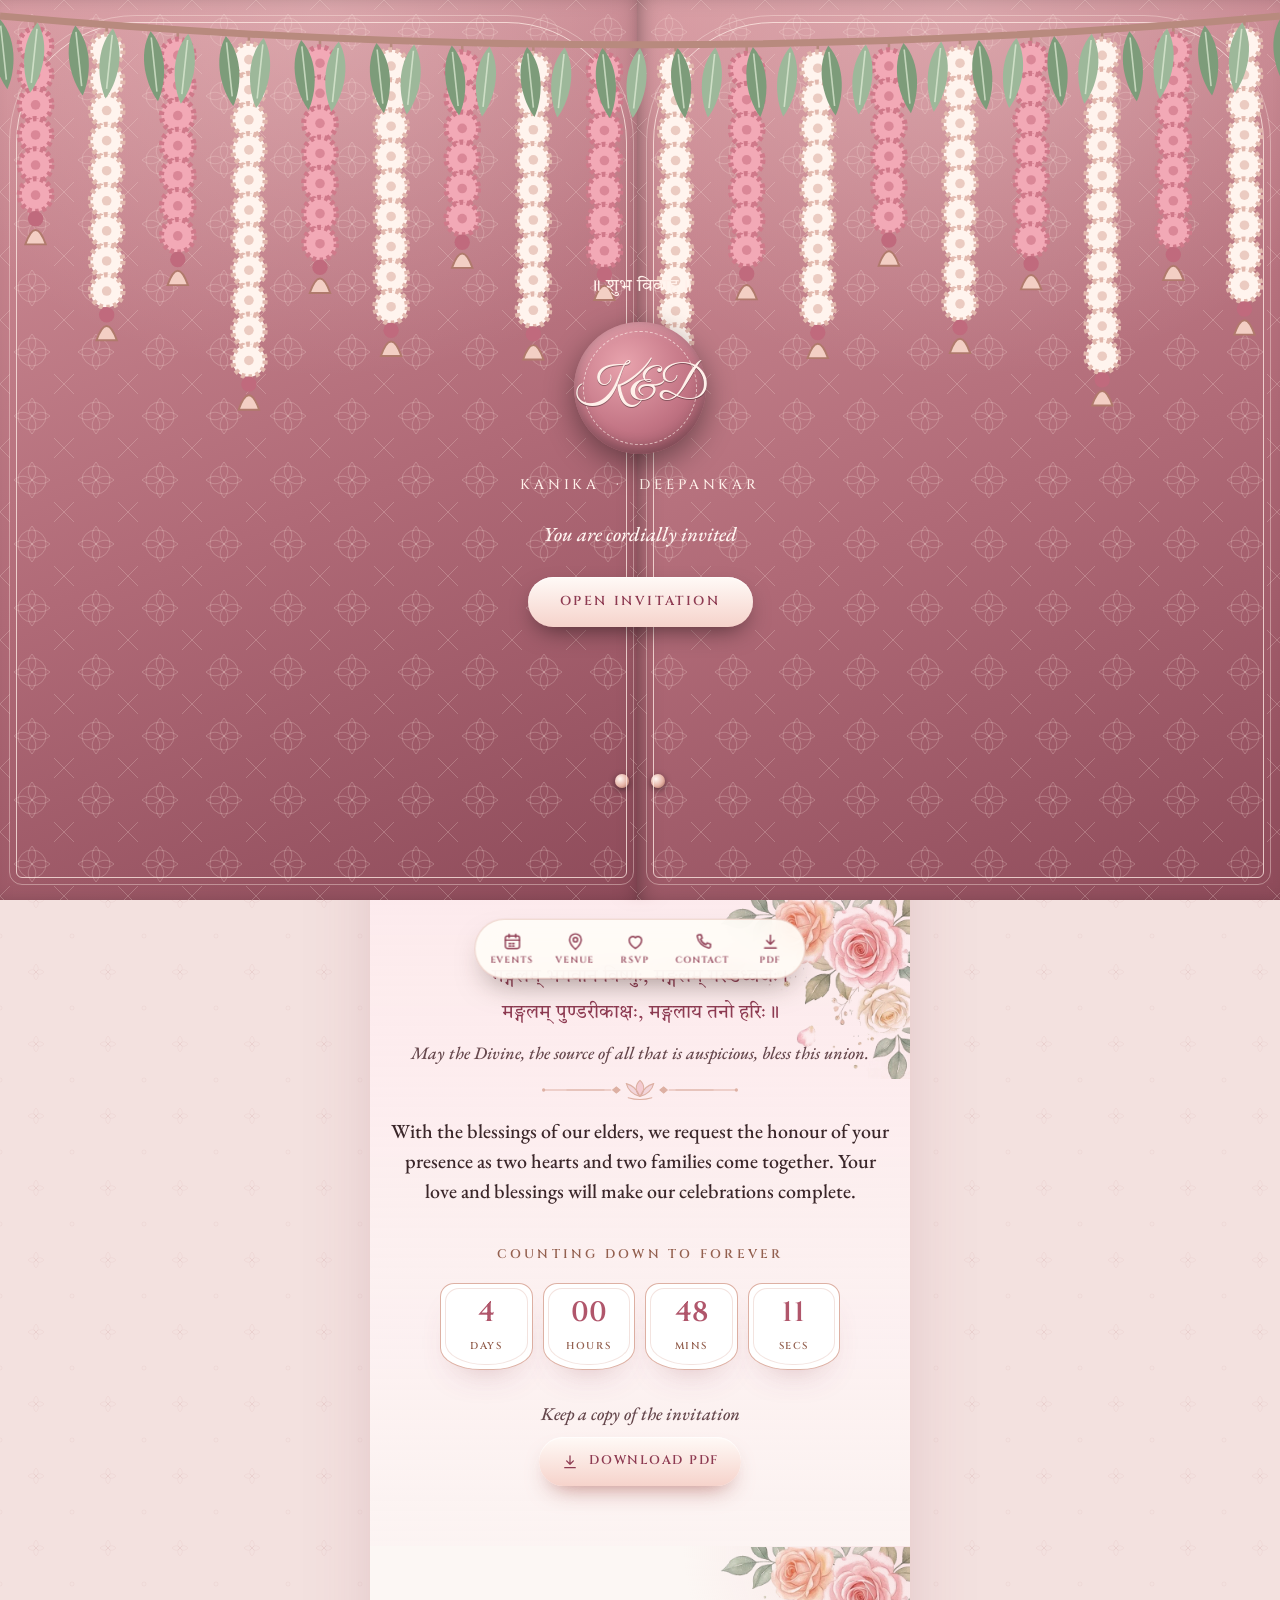
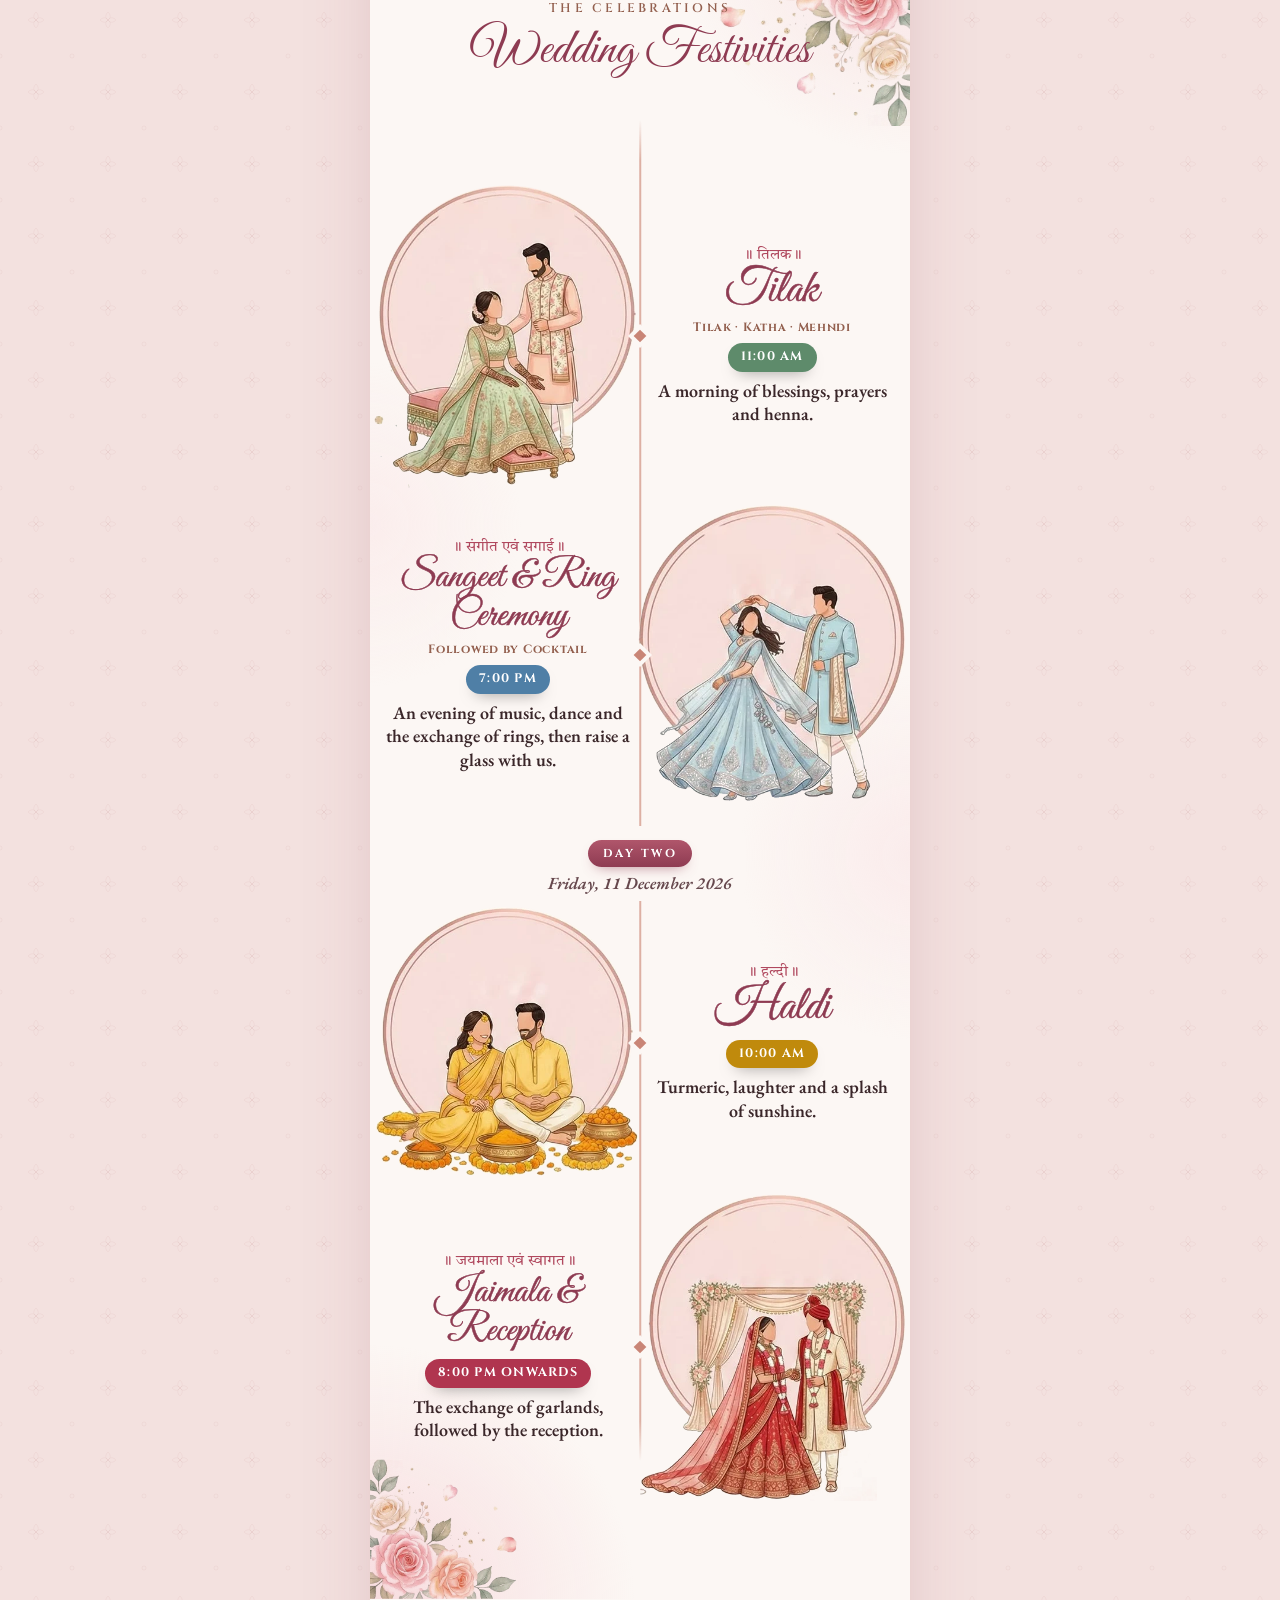
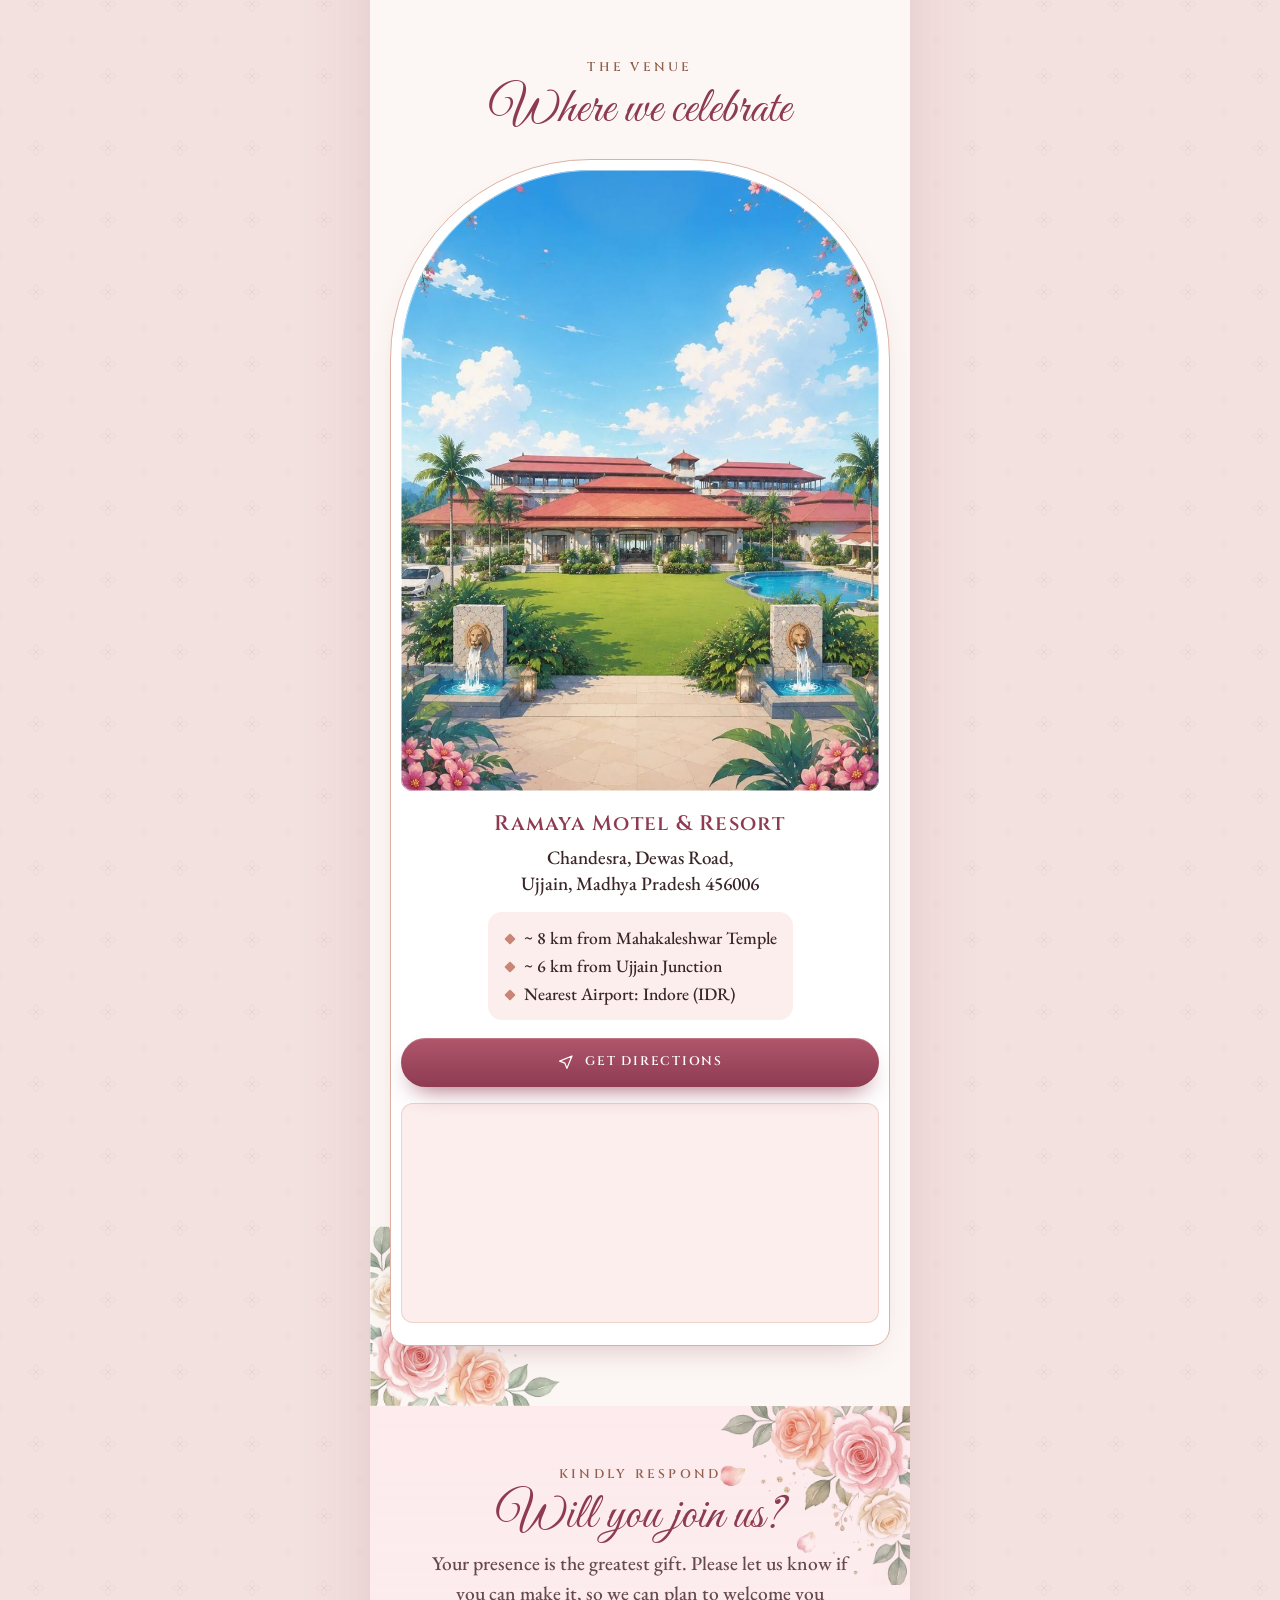
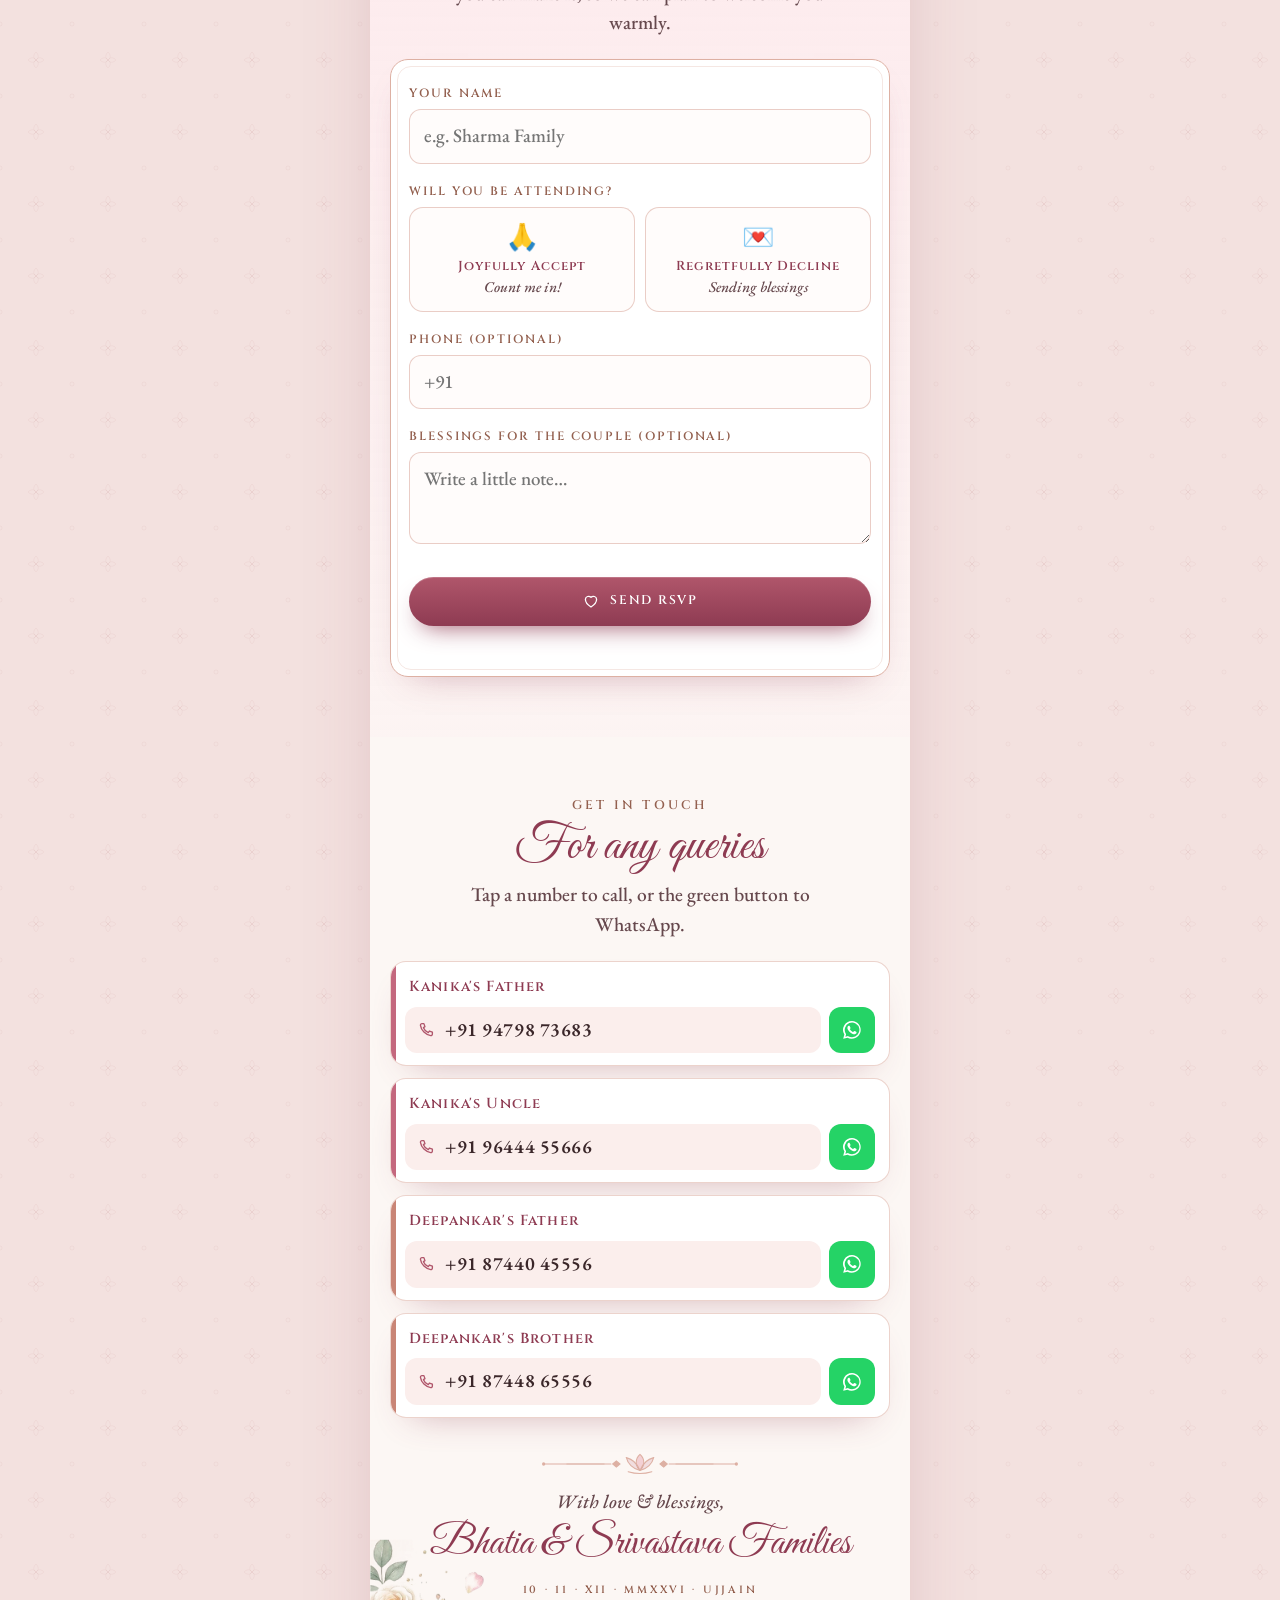
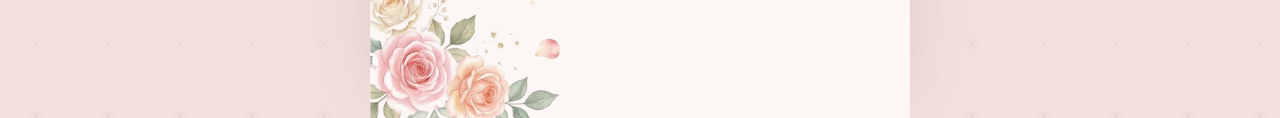
==== index.html @ 1fe530cc "Improve lineage formatting for names Updated lineage information for Kanika and Deepankar to include" ====
<!doctype html>
<html lang="en">
<head>
  <meta charset="utf-8" />
  <meta name="viewport" content="width=device-width, initial-scale=1, viewport-fit=cover" />
  <title>Kanika &amp; Deepankar · Wedding Invitation · 10–11 December 2026</title>
  <meta name="description" content="With joy in our hearts, we invite you to celebrate the wedding of Kanika &amp; Deepankar · 10–11 December 2026 · Ramaya Resort, Ujjain." />
  <meta name="theme-color" content="#a85a6a" />

  <!-- Link preview (WhatsApp / iMessage / Telegram) -->
  <meta property="og:type" content="website" />
  <meta property="og:title" content="Kanika &amp; Deepankar · Wedding Invitation" />
  <meta property="og:description" content="10–11 December 2026 · Ramaya Resort, Ujjain. Tap to open your invitation &amp; RSVP." />
  <meta property="og:image" content="https://deepanks.github.io/kanika-deepankar/assets/og-bride.jpg" />
  <meta property="og:image:width" content="1200" />
  <meta property="og:image:height" content="630" />
  <meta property="og:url" content="https://deepanks.github.io/kanika-deepankar/" />
  <meta name="twitter:card" content="summary_large_image" />

  <link rel="icon" href="data:image/svg+xml,%3Csvg xmlns='http://www.w3.org/2000/svg' viewBox='0 0 64 64'%3E%3Ccircle cx='32' cy='32' r='30' fill='%23a85a6a'/%3E%3Ccircle cx='32' cy='32' r='25' fill='none' stroke='%23fbe3dc' stroke-dasharray='3 3'/%3E%3Ctext x='32' y='41' font-family='Georgia' font-size='24' text-anchor='middle' fill='%23fff3ef'%3EK%26amp;D%3C/text%3E%3C/svg%3E" />
  <link rel="preconnect" href="https://fonts.googleapis.com" />
  <link rel="preconnect" href="https://fonts.gstatic.com" crossorigin />
  <link href="https://fonts.googleapis.com/css2?family=Cinzel:wght@500;600;700&family=EB+Garamond:ital,wght@0,500;0,600;0,700;1,500;1,600&family=Great+Vibes&family=Tiro+Devanagari+Hindi&display=swap" rel="stylesheet" />
  <link rel="stylesheet" href="styles.css?v=202611011522" />
  <noscript><style>.gate{display:none}.reveal{opacity:1;transform:none}body.locked{overflow:auto;height:auto}</style></noscript>
</head>
<body class="locked" data-side="bride" data-base="">

<!-- ============ SVG SPRITE ============ -->
<svg width="0" height="0" style="position:absolute" aria-hidden="true">
  <defs>
    <symbol id="ornament" viewBox="0 0 220 26">
      <g fill="none" stroke="currentColor" stroke-width="1.2" stroke-linecap="round">
        <path d="M4 13H78M142 13H216" />
        <path d="M30 13H70M150 13H190" stroke-width="2.4" opacity=".35" />
        <path d="M80 13l4-3.4 4 3.4-4 3.4zM132 13l4-3.4 4 3.4-4 3.4z" fill="currentColor" />
        <path d="M110 2.5c5.5 5 5.5 12 0 17.5-5.5-5.5-5.5-12.5 0-17.5z" fill="#e8a0ae" fill-opacity=".45" />
        <path d="M110 20c-8-1.6-13.6-7.6-15-14 6.4 1.6 12 6.6 15 14zM110 20c8-1.6 13.6-7.6 15-14-6.4 1.6-12 6.6-15 14z" fill="#c4687e" fill-opacity=".18" />
        <path d="M97 21.5q13 4 26 0" />
      </g>
      <circle cx="4" cy="13" r="1.8" fill="currentColor" /><circle cx="216" cy="13" r="1.8" fill="currentColor" />
    </symbol>

    <!-- UI icons -->
    <symbol id="u-cal" viewBox="0 0 24 24"><g fill="none" stroke="currentColor" stroke-width="1.7" stroke-linecap="round"><rect x="3.5" y="5" width="17" height="15" rx="2.5" /><path d="M3.5 10h17M8 3v4M16 3v4" /><path d="M8 14h2M12 14h2M8 17h2M12 17h2" /></g></symbol>
    <symbol id="u-pin" viewBox="0 0 24 24"><g fill="none" stroke="currentColor" stroke-width="1.7"><path d="M12 21s7-6.2 7-11.5A7 7 0 0 0 5 9.5C5 14.8 12 21 12 21z" /><circle cx="12" cy="9.5" r="2.6" /></g></symbol>
    <symbol id="u-heart" viewBox="0 0 24 24"><path fill="none" stroke="currentColor" stroke-width="1.7" stroke-linejoin="round" d="M12 20s-7.5-4.6-7.5-10.2A4.3 4.3 0 0 1 12 7.2a4.3 4.3 0 0 1 7.5 2.6C19.5 15.4 12 20 12 20z" /></symbol>
    <symbol id="u-down" viewBox="0 0 24 24"><g fill="none" stroke="currentColor" stroke-width="1.7" stroke-linecap="round" stroke-linejoin="round"><path d="M12 4v11M7.5 10.5L12 15l4.5-4.5M5 19.5h14" /></g></symbol>
    <symbol id="u-phone" viewBox="0 0 24 24"><path fill="none" stroke="currentColor" stroke-width="1.8" stroke-linejoin="round" d="M6.6 3.5h2.6l1.4 4-2 1.4a11 11 0 0 0 6.5 6.5l1.4-2 4 1.4v2.6a2 2 0 0 1-2.2 2A16.5 16.5 0 0 1 4.6 5.7a2 2 0 0 1 2-2.2z" /></symbol>
    <symbol id="u-wa" viewBox="0 0 24 24"><path fill="currentColor" d="M12 2.2a9.7 9.7 0 0 0-8.3 14.8L2.4 21.6l4.7-1.2A9.7 9.7 0 1 0 12 2.2zm0 17.7a8 8 0 0 1-4.1-1.1l-.3-.2-2.8.7.8-2.7-.2-.3A8 8 0 1 1 12 19.9zm4.4-6c-.2-.1-1.4-.7-1.7-.8-.2-.1-.4-.1-.5.1l-.8.9c-.1.2-.3.2-.5.1a6.6 6.6 0 0 1-3.3-2.9c-.2-.4.3-.4.7-1.3.1-.2 0-.3 0-.4l-.8-1.8c-.2-.5-.4-.4-.5-.4h-.5a.9.9 0 0 0-.6.3 2.7 2.7 0 0 0-.9 2c0 1.2.9 2.3 1 2.5.1.1 1.7 2.7 4.2 3.8 1.6.7 2.2.7 3 .6.5-.1 1.4-.6 1.6-1.2.2-.6.2-1 .1-1.2l-.5-.3z" /></symbol>
    <symbol id="u-nav" viewBox="0 0 24 24"><path fill="none" stroke="currentColor" stroke-width="1.7" stroke-linejoin="round" d="M20 4L3.5 10.8l7 2.7 2.7 7z" /></symbol>
    <symbol id="u-chev" viewBox="0 0 24 24"><path fill="none" stroke="currentColor" stroke-width="2.2" stroke-linecap="round" stroke-linejoin="round" d="M6 9l6 6 6-6" /></symbol>
  </defs>
</svg>

<!-- ============ OPENING GATE ============ -->
<div class="gate" id="gate" role="dialog" aria-label="Open the invitation">
  <div class="door left"><span class="knob"></span></div>
  <div class="door right"><span class="knob"></span></div>
  <div class="gate-toran" data-toran="gate"></div>
  <div class="gate-content">
    <p class="deva">॥ शुभ विवाह ॥</p>
    <div class="seal"><span>K&amp;D</span></div>
    <p class="gate-names">KANIKA &nbsp;·&nbsp; DEEPANKAR</p>
    <p class="gate-guest" id="guestLine"><em>You are cordially invited</em></p>
    <button class="open-btn" id="openBtn">Open Invitation</button>
  </div>
</div>

<div class="petals" id="petals" aria-hidden="true"></div>

<main>
  <!-- ============ HERO ============ -->
  <section class="hero" id="top">
    <div class="hero-toran" data-toran="hero"></div>
    <div class="arch reveal">
      <div class="arch-cap">
        <svg class="cap" viewBox="0 0 340 130" aria-hidden="true">
          <path d="M.8 131V104C.8 72 42 54 92 42 132 32 158 22 170 3 182 22 208 32 248 42 298 54 339.2 72 339.2 104V131z" fill="#fffcfb" stroke="#ddb0a3" stroke-width="1.6" vector-effect="non-scaling-stroke" />
          <path d="M11.9 131V108C11.9 82 50 66 96 55 134 46 158 38 170 21 182 38 206 46 244 55 290 66 328.1 82 328.1 108V131" fill="none" stroke="#ddb0a3" stroke-opacity=".7" stroke-width="1" vector-effect="non-scaling-stroke" />
          <path d="M150 30q20-9 40 0" fill="none" stroke="#c98576" stroke-opacity=".5" stroke-width="1" vector-effect="non-scaling-stroke" />
        </svg>
        <svg class="finial" viewBox="0 0 34 44" aria-hidden="true">
          <g fill="#f3cfc4" stroke="#b07a6c" stroke-width="1"><path d="M17 1c2 4 2 6 0 8-2-2-2-4 0-8z" fill="#e8a0ae" /><circle cx="17" cy="14" r="4" /><path d="M9 26q8-12 16 0z" /><path d="M6 30h22l-3 4H9z" /><path d="M11 34h12v10H11z" fill="#fff3ef" /></g>
        </svg>
        <div class="cap-text">
          <p>॥ श्री गणेशाय नमः ॥</p>
          <p>॥ श्रीनाथजी सदा सहाय ॥</p>
        </div>
      </div>
      <div class="arch-body">
        <p class="with">Together with our families</p>
        <p class="invite">we joyfully invite you to the wedding of</p>
        <h1 class="names">
          <div class="person"><span class="n">Kanika</span><p class="lineage"><span>Granddaughter of<br />Late&nbsp;Shri&nbsp;Shyam&nbsp;Sunder &amp; Late&nbsp;Raj&nbsp;Bhatia</span><span>Daughter of Harshana Bhatia &amp; Pankaj Bhatia</span></p></div>
          <span class="amp">&amp;</span>
          <div class="person"><span class="n">Deepankar</span><p class="lineage"><span>Grandson of<br />Late&nbsp;Jogeshwer&nbsp;Prasad &amp; Late&nbsp;Nandni&nbsp;Devi</span><span>Son of Sangeeta Srivastava &amp; Amar Kumar Srivastava</span></p></div>
        </h1>
        <svg class="divider" aria-hidden="true"><use href="#ornament" /></svg>
        <p class="hero-days">Thursday &amp; Friday</p>
        <p class="hero-date">10 <i>&amp;</i> 11 December 2026</p>
        <p class="hero-venue">Ramaya Resort · Ujjain</p>
      </div>
    </div>
    <a class="scroll-cue" id="scrollCue" href="#blessing" aria-label="Scroll down to see more">
      Scroll to explore
      <span class="ring"><svg><use href="#u-chev" /></svg></span>
    </a>
  </section>

  <!-- ============ BLESSING + COUNTDOWN ============ -->
  <section class="blessing tint-rose" id="blessing">
    <div class="reveal">
      <p class="shloka">मङ्गलम् भगवान विष्णुः, मङ्गलम् गरुडध्वजः।<br />मङ्गलम् पुण्डरीकाक्षः, मङ्गलाय तनो हरिः॥</p>
      <p class="shloka-tr">May the Divine, the source of all that is auspicious, bless this union.</p>
      <svg class="divider" aria-hidden="true"><use href="#ornament" /></svg>
      <p class="body">With the blessings of our elders, we request the honour of your presence as two hearts and two families come together. Your love and blessings will make our celebrations complete.</p>
    </div>
    <div class="reveal" id="countdownBlock" style="margin-top:40px">
      <p class="eyebrow">Counting down to forever</p>
      <div class="countdown" id="countdown" aria-live="polite">
        <div class="tile"><b data-cd="d">--</b><span>Days</span></div>
        <div class="tile"><b data-cd="h">--</b><span>Hours</span></div>
        <div class="tile"><b data-cd="m">--</b><span>Mins</span></div>
        <div class="tile"><b data-cd="s">--</b><span>Secs</span></div>
      </div>
    </div>
    <div class="reveal dl-block">
      <p class="dl-note">Keep a copy of the invitation</p>
      <a class="btn btn-gold" href="assets/Kanika-Deepankar-Wedding-Invitation.pdf" download><svg><use href="#u-down" /></svg> Download PDF</a>
    </div>
  </section>

  <!-- ============ FUNCTIONS — timeline on the web, one page each in the PDF (app.js) ============ -->
  <section id="events" class="tl-sec">
    <div class="reveal">
      <p class="eyebrow">The Celebrations</p>
      <h2 class="title">Wedding Festivities</h2>
    </div>
    <div class="tl" id="timeline"></div>
  </section>
  <div id="pages"></div>

  <!-- ============ VENUE ============ -->
  <section id="venue">
    <div class="reveal">
      <p class="eyebrow">The Venue</p>
      <h2 class="title">Where we celebrate</h2>
    </div>
    <div class="venue-card reveal">
      <div class="venue-img"><img src="assets/resort.jpg" alt="Illustration of Ramaya Resort, Ujjain" loading="lazy" width="800" height="1106" /></div>
      <p class="venue-name">Ramaya Motel &amp; Resort</p>
      <p class="venue-addr">Chandesra, Dewas Road,<br />Ujjain, Madhya Pradesh 456006</p>
      <ul class="landmarks">
        <li>~ 8 km from Mahakaleshwar Temple</li>
        <li>~ 6 km from Ujjain Junction</li>
        <li>Nearest Airport: Indore (IDR)</li>
      </ul>
      <div class="btn-row">
        <a class="btn btn-primary" id="mapsBtn" target="_blank" rel="noopener"><svg><use href="#u-nav" /></svg> Get Directions</a>
      </div>
      <div class="map" id="map"></div>
    </div>
  </section>

  <!-- ============ RSVP ============ -->
  <section id="rsvp" class="tint-rose">
    <div class="reveal">
      <p class="eyebrow">Kindly Respond</p>
      <h2 class="title">Will you join us?</h2>
      <p class="lead">Your presence is the greatest gift. Please let us know if you can make it, so we can plan to welcome you warmly.</p>
    </div>

    <div class="print-only rsvp-print">
      <div class="qr"><img src="https://api.qrserver.com/v1/create-qr-code/?size=480x480&amp;margin=0&amp;color=8e3b52&amp;bgcolor=ffffff&amp;data=https%3A%2F%2Fdeepanks.github.io%2Fkanika-deepankar%2F" alt="" /></div>
      <p>Scan the code or tap the link to RSVP online</p>
      <a href="https://deepanks.github.io/kanika-deepankar/">deepanks.github.io/kanika-deepankar</a>
    </div>

    <div class="rsvp-card reveal" id="rsvpCard">
      <form id="rsvpForm" name="rsvp" novalidate>
        <p class="hp"><label>Company <input name="company" tabindex="-1" autocomplete="off" /></label></p>
        <input type="hidden" name="attending" id="attendingInput" />
        <input type="hidden" name="guests" id="guestsInput" value="1" />

        <div class="field">
          <label for="name">Your name</label>
          <input type="text" id="name" name="name" autocomplete="name" placeholder="e.g. Sharma Family" required />
        </div>

        <div class="field">
          <span class="label">Will you be attending?</span>
          <div class="choice" role="group" aria-label="Attendance">
            <button type="button" class="yes" data-attend="yes" aria-pressed="false"><span class="em">🙏</span><b>Joyfully Accept</b><small>Count me in!</small></button>
            <button type="button" class="no" data-attend="no" aria-pressed="false"><span class="em">💌</span><b>Regretfully Decline</b><small>Sending blessings</small></button>
          </div>
        </div>

        <div class="when-yes">
          <div class="field">
            <span class="label">Number of guests</span>
            <div class="stepper">
              <button type="button" data-step="-1" aria-label="Fewer guests">−</button>
              <output id="guestCount">1</output>
              <button type="button" data-step="1" aria-label="More guests">+</button>
            </div>
          </div>
          <div class="field">
            <span class="label">Which days will you join?</span>
            <div class="days">
              <label class="check"><input type="checkbox" name="day1" value="yes" checked /><span>Thursday, 10 December<small>Tilak · Sangeet &amp; Ring Ceremony · Cocktail</small></span></label>
              <label class="check"><input type="checkbox" name="day2" value="yes" checked /><span>Friday, 11 December<small>Haldi · Jaimala &amp; Reception</small></span></label>
            </div>
          </div>
        </div>

        <div class="field">
          <label for="phone">Phone (optional)</label>
          <input type="tel" id="phone" name="phone" autocomplete="tel" inputmode="tel" placeholder="+91" />
        </div>

        <div class="field">
          <label for="message">Blessings for the couple (optional)</label>
          <textarea id="message" name="message" placeholder="Write a little note…"></textarea>
        </div>

        <button type="submit" class="btn btn-primary" id="rsvpSubmit"><svg><use href="#u-heart" /></svg> Send RSVP</button>
        <p class="form-error" id="formError" aria-live="assertive"></p>
      </form>

      <div class="thanks" id="thanks">
        <svg class="divider" aria-hidden="true"><use href="#ornament" /></svg>
        <p class="big" id="thanksTitle">Thank you!</p>
        <p id="thanksMsg">We can't wait to celebrate with you.</p>
        <button type="button" class="link" id="editRsvp">Change my response</button>
      </div>
    </div>
  </section>

  <!-- ============ CONTACTS ============ -->
  <section id="contact">
    <div class="reveal">
      <p class="eyebrow">Get in Touch</p>
      <h2 class="title">For any queries</h2>
      <p class="lead lead-web">Tap a number to call, or the green button to WhatsApp.</p>
    </div>
    <div class="contacts" id="contacts"></div>
    <div class="signoff reveal">
      <svg class="divider" aria-hidden="true"><use href="#ornament" /></svg>
      <p class="with">With love &amp; blessings,</p>
      <p class="fam">Bhatia &amp; Srivastava Families</p>
      <p class="tiny">10 · 11 · XII · MMXXVI · Ujjain</p>
    </div>
  </section>
</main>

<nav class="dock" id="dock" aria-label="Quick links">
  <a href="#events" data-nav="events"><svg><use href="#u-cal" /></svg>Events</a>
  <a href="#venue" data-nav="venue"><svg><use href="#u-pin" /></svg>Venue</a>
  <a href="#rsvp" data-nav="rsvp"><svg><use href="#u-heart" /></svg>RSVP</a>
  <a href="#contact" data-nav="contact"><svg><use href="#u-phone" /></svg>Contact</a>
  <a href="assets/Kanika-Deepankar-Wedding-Invitation.pdf" download><svg><use href="#u-down" /></svg>PDF</a>
</nav>

<script src="app.js?v=202611011522"></script>
</body>
</html>
---- styles.css ----
/* ============================================================
   Kanika & Deepankar — Wedding Invitation
   Palette: blush ivory · deep rose · rose gold · sage (matches the watercolour illustrations)
   ============================================================ */
:root {
  --ivory: #fcf7f4;
  --paper: #fbeeec;
  --blush: #f9e4e6;
  --cream: #fffcfb;
  --maroon: #8e3b52;
  --maroon-2: #b0566b;
  --rani: #c4687e;
  --sindoor: #b0485e;
  --marigold: #c98576;
  --saffron: #e9b8a6;
  --gold: #93604f;      /* text-safe rose gold */
  --gold-2: #ddb0a3;    /* lines */
  --gold-3: #fbe3dc;
  --leaf: #8e3b52;
  --ink: #3a2629;
  --muted: #66484d;

  --f-script: "Great Vibes", "Pinyon Script", cursive;
  --f-display: "Cinzel", "Trajan Pro", serif;
  --f-serif: "EB Garamond", Georgia, serif;
  --f-deva: "Tiro Devanagari Hindi", "Noto Serif Devanagari", serif;

  --radius: 18px;
  --shadow: 0 16px 36px -22px rgba(142, 59, 82, .45);
  --vh: 1vh;   /* 1% of the screen height; fixed px when rendering the PDF */
}

@supports (height: 1svh) { :root { --vh: 1svh; } }

* { box-sizing: border-box; margin: 0; padding: 0; }
html { scroll-behavior: smooth; -webkit-text-size-adjust: 100%; scroll-padding-top: 8px; }
body {
  font-family: var(--f-serif);
  font-weight: 500;
  color: var(--ink);
  background-color: var(--ivory);
  background-image: url("data:image/svg+xml,%3Csvg xmlns='http://www.w3.org/2000/svg' width='72' height='72' viewBox='0 0 72 72'%3E%3Cg fill='none' stroke='%23d3a0a0' stroke-opacity='.16' stroke-width='.8'%3E%3Cpath d='M36 28c3 3 3 6 0 8-3-2-3-5 0-8zM36 44c3-3 3-6 0-8-3 2-3 5 0 8zM28 36c3-3 6-3 8 0-2 3-5 3-8 0zM44 36c-3-3-6-3-8 0 2 3 5 3 8 0z'/%3E%3Ccircle cx='0' cy='0' r='2'/%3E%3Ccircle cx='72' cy='0' r='2'/%3E%3Ccircle cx='0' cy='72' r='2'/%3E%3Ccircle cx='72' cy='72' r='2'/%3E%3C/g%3E%3C/svg%3E");
  font-size: 19px;
  line-height: 1.5;
  overflow-x: hidden;
  font-variant-numeric: lining-nums;
  -webkit-font-smoothing: antialiased;
}
body.locked { overflow: hidden; height: calc(100 * var(--vh)); }
img { max-width: 100%; display: block; }
a { color: inherit; }
button { font: inherit; color: inherit; background: none; border: 0; cursor: pointer; }

main { max-width: 540px; margin: 0 auto; position: relative; overflow: hidden; }

/* ---------------- GATE (opening doors) ---------------- */
.gate { position: fixed; inset: 0; z-index: 100; perspective: 1600px; display: grid; place-items: center; transition: visibility 0s linear 1.6s; }
.gate.open { visibility: hidden; pointer-events: none; }
.door {
  position: absolute; top: 0; bottom: 0; width: 50.2%;
  background:
    radial-gradient(120% 70% at 50% 0%, rgba(255, 232, 228, .3), transparent 60%),
    linear-gradient(160deg, #d4949c, #b06a77 55%, #8e4b5a);
  transition: transform 1.5s cubic-bezier(.7, 0, .25, 1), filter 1.5s;
  overflow: hidden; will-change: transform;
}
.door::before {
  content: ""; position: absolute; inset: 0;
  background-image: url("data:image/svg+xml,%3Csvg xmlns='http://www.w3.org/2000/svg' width='64' height='64' viewBox='0 0 64 64'%3E%3Cg fill='none' stroke='%23fde8e2' stroke-opacity='.26' stroke-width='.9'%3E%3Ccircle cx='32' cy='32' r='14'/%3E%3Cpath d='M32 14c5 6 5 12 0 18-5-6-5-12 0-18zM32 50c5-6 5-12 0-18-5 6-5 12 0 18zM14 32c6-5 12-5 18 0-6 5-12 5-18 0zM50 32c-6-5-12-5-18 0 6 5 12 5 18 0z'/%3E%3Cpath d='M0 0l10 10M64 0L54 10M0 64l10-10M64 64L54 54'/%3E%3C/g%3E%3C/svg%3E");
}
.door::after {
  content: ""; position: absolute; inset: 22px 16px;
  border: 1.5px solid rgba(253, 232, 226, .8);
  outline: 1px solid rgba(253, 232, 226, .4); outline-offset: 6px;
  border-radius: 120px 120px 6px 6px;
}
.door.left { left: 0; transform-origin: left center; box-shadow: inset -10px 0 24px -12px rgba(0, 0, 0, .5); }
.door.right { right: 0; transform-origin: right center; box-shadow: inset 10px 0 24px -12px rgba(0, 0, 0, .5); }
.door .knob { position: absolute; top: 86%; width: 14px; height: 14px; border-radius: 50%; background: radial-gradient(circle at 35% 35%, #fff6f2, #e6b3a6 55%, #9a6052); box-shadow: 0 2px 6px rgba(0, 0, 0, .5); }
.door.left .knob { right: 14px; } .door.right .knob { left: 14px; }
.gate.open .door.left { transform: rotateY(-105deg); filter: brightness(.7); }
.gate.open .door.right { transform: rotateY(105deg); filter: brightness(.7); }
.gate-toran { position: absolute; top: 0; left: 0; right: 0; z-index: 3; transition: opacity .6s; }
.gate.open .gate-toran { opacity: 0; }
.gate-content { position: relative; z-index: 4; text-align: center; color: var(--gold-3); padding: 0 28px; transition: opacity .5s, transform .6s; display: flex; flex-direction: column; align-items: center; }
.gate.open .gate-content { opacity: 0; transform: scale(.9); }
.gate-content .deva { font-family: var(--f-deva); font-size: 18px; color: #fff0ea; }
.gate-guest { margin-top: 24px; font-style: italic; font-size: 20px; color: #fff4f0; min-height: 1.5em; }
.gate-guest strong { font-style: normal; font-family: var(--f-display); font-weight: 600; letter-spacing: .06em; font-size: 19px; display: block; color: #fff0ea; }
.seal {
  margin: 22px auto 10px; width: 132px; height: 132px; border-radius: 50%; display: grid; place-items: center; position: relative;
  background: radial-gradient(circle at 38% 32%, #e8a3ad, #c27484 55%, #95515f);
  box-shadow: 0 10px 30px rgba(0, 0, 0, .4), inset 0 -6px 14px rgba(0, 0, 0, .3), inset 0 6px 12px rgba(255, 255, 255, .15);
}
.seal::before { content: ""; position: absolute; inset: 9px; border-radius: 50%; border: 1.5px dashed rgba(255, 240, 234, .65); }
.seal span { font-family: var(--f-script); font-size: 46px; color: #fff0ea; line-height: 1; text-shadow: 0 1px 0 rgba(0, 0, 0, .35); }
.gate-names { font-family: var(--f-display); font-weight: 500; letter-spacing: .28em; font-size: 14px; margin-top: 10px; color: #fff0ea; }
.open-btn {
  margin-top: 28px; padding: 15px 32px; border-radius: 999px;
  font-family: var(--f-display); font-weight: 600; letter-spacing: .2em; font-size: 13px; text-transform: uppercase;
  color: var(--maroon); background: linear-gradient(180deg, #fffaf7, #f6d3cb);
  box-shadow: 0 10px 24px -8px rgba(0, 0, 0, .55), inset 0 1px 0 rgba(255, 255, 255, .7);
  animation: pulse 2.4s ease-in-out infinite;
}
@keyframes pulse { 0%, 100% { box-shadow: 0 10px 24px -8px rgba(0, 0, 0, .55), 0 0 0 0 rgba(255, 240, 234, .5); } 50% { box-shadow: 0 10px 24px -8px rgba(0, 0, 0, .55), 0 0 0 14px rgba(255, 240, 234, 0); } }

/* ---------------- TORAN ---------------- */
.toran { display: block; width: 100%; height: auto; pointer-events: none; }
.toran .strand { transform-box: fill-box; transform-origin: 50% 0%; animation: sway 4.5s ease-in-out infinite; }
@keyframes sway { 0%, 100% { transform: rotate(-2.2deg); } 50% { transform: rotate(2.2deg); } }

/* ---------------- SECTIONS ---------------- */
section { position: relative; padding: 60px 20px; text-align: center; }
.tint-peach { background: linear-gradient(180deg, rgba(255, 228, 196, .55), rgba(255, 242, 223, .35)); }
.tint-rose { background: linear-gradient(180deg, rgba(253, 226, 232, .6), rgba(253, 238, 240, .35)); }
.eyebrow { font-family: var(--f-display); font-weight: 600; font-size: 12.5px; letter-spacing: .26em; text-transform: uppercase; color: var(--gold); }
.title { font-family: var(--f-script); font-size: 50px; line-height: 1.1; color: var(--maroon); margin: 4px 0 6px; font-weight: 400; }
.lead { font-size: 19.5px; color: var(--muted); max-width: 420px; margin: 0 auto; }
.divider { width: 200px; height: 24px; margin: 12px auto; color: var(--gold-2); display: block; }

/* ---------------- HERO ---------------- */
.hero { padding: 0 0 10px; min-height: calc(100 * var(--vh)); display: flex; flex-direction: column; }
.hero-toran { position: relative; z-index: 2; }
.arch { position: relative; margin: -52px 14px 0; flex: 1; display: flex; flex-direction: column; filter: drop-shadow(0 18px 26px rgba(142, 59, 82, .14)); }
.arch-cap { position: relative; margin-bottom: -1px; }
.arch-cap > svg.cap { display: block; width: 100%; height: auto; }
.finial { position: absolute; z-index: 1; left: 50%; top: -30px; transform: translateX(-50%); width: 30px; height: 40px; }
.cap-text { position: absolute; left: 0; right: 0; bottom: 6%; text-align: center; font-family: var(--f-deva); color: var(--sindoor); line-height: 1.55; font-size: clamp(14px, calc(2.25 * var(--vh)), 17px); }
.cap-text p + p { color: var(--maroon); }
.arch-body {
  position: relative; flex: 1; display: flex; flex-direction: column; align-items: center; justify-content: center;
  padding: clamp(4px, calc(1 * var(--vh)), 12px) 26px clamp(18px, calc(3 * var(--vh)), 30px);
  background: var(--cream);
  border: 1.6px solid var(--gold-2); border-top: 0; border-radius: 0 0 6px 6px;
}
.arch-body::before { content: ""; position: absolute; left: 3.5%; right: 3.5%; top: 0; bottom: 9px; border: 1px solid rgba(221, 176, 163, .7); border-top: 0; pointer-events: none; }
.arch-body > * { position: relative; }
.arch .with { font-family: var(--f-display); font-weight: 600; font-size: clamp(10.5px, calc(1.6 * var(--vh)), 12.5px); letter-spacing: .2em; text-transform: uppercase; color: var(--gold); }
.arch .invite { font-style: italic; font-size: clamp(16px, calc(2.5 * var(--vh)), 19px); color: var(--muted); margin-top: 2px; line-height: 1.3; }
.names { margin: clamp(6px, calc(1.4 * var(--vh)), 14px) 0 0; font-weight: 400; }
.person .n { display: block; font-family: var(--f-script); font-size: clamp(44px, calc(7 * var(--vh)), 66px); line-height: 1; color: var(--leaf); font-weight: 400; }
.lineage { font-family: var(--f-serif); font-weight: 600; font-size: clamp(13.5px, calc(2.05 * var(--vh)), 16px); line-height: 1.26; color: var(--muted); margin-top: 2px; text-wrap: balance; }
.lineage span { display: block; }
.names .amp { display: block; font-family: var(--f-script); font-size: clamp(32px, calc(4.8 * var(--vh)), 42px); color: var(--marigold); line-height: 1; margin: clamp(2px, calc(.8 * var(--vh)), 8px) 0 clamp(0px, calc(.3 * var(--vh)), 4px); }
.arch .divider { margin: clamp(6px, calc(1.4 * var(--vh)), 14px) auto clamp(4px, calc(1 * var(--vh)), 10px); width: 180px; height: 20px; }
.hero-days { font-size: clamp(15px, calc(2.2 * var(--vh)), 17px); font-style: italic; color: var(--muted); line-height: 1.2; }
.hero-date { font-family: var(--f-display); font-weight: 600; color: var(--maroon); font-size: clamp(17px, calc(2.8 * var(--vh)), 22px); letter-spacing: .1em; line-height: 1.3; }
.hero-date i { font-style: normal; color: var(--marigold); }
.hero-venue { margin-top: 4px; font-family: var(--f-display); font-weight: 500; font-size: clamp(11.5px, calc(1.75 * var(--vh)), 13.5px); letter-spacing: .2em; text-transform: uppercase; color: var(--ink); }

.scroll-cue { display: flex; flex-direction: column; align-items: center; gap: 5px; margin: clamp(8px, calc(1.6 * var(--vh)), 16px) auto 0; text-decoration: none; color: var(--maroon); font-family: var(--f-display); font-weight: 600; font-size: 11.5px; letter-spacing: .22em; text-transform: uppercase; transition: opacity .4s; -webkit-tap-highlight-color: transparent; }
.scroll-cue .ring { width: 42px; height: 42px; border-radius: 50%; display: grid; place-items: center; color: #fff; background: linear-gradient(180deg, var(--maroon-2), var(--maroon)); box-shadow: 0 8px 18px -6px rgba(142, 59, 82, .7); animation: ring 2s ease-out infinite; }
.scroll-cue .ring svg { width: 22px; height: 22px; animation: bob 1.4s ease-in-out infinite; }
.scroll-cue.gone { opacity: 0; pointer-events: none; }
@keyframes bob { 0%, 100% { transform: translateY(-2px); } 50% { transform: translateY(4px); } }
@keyframes ring { 0% { box-shadow: 0 8px 18px -6px rgba(142, 59, 82, .7), 0 0 0 0 rgba(176, 86, 107, .45); } 80%, 100% { box-shadow: 0 8px 18px -6px rgba(142, 59, 82, .7), 0 0 0 16px rgba(176, 86, 107, 0); } }

/* ---------------- BLESSING ---------------- */
.shloka { font-family: var(--f-deva); font-size: 19px; line-height: 1.9; color: var(--maroon); }
.shloka-tr { font-style: italic; color: var(--muted); font-size: 17.5px; margin-top: 8px; }
.blessing p.body { margin-top: 14px; font-size: 20px; color: var(--ink); }

/* ---------------- COUNTDOWN ---------------- */
.countdown { display: grid; grid-template-columns: repeat(4, 1fr); gap: 10px; margin: 18px auto 0; max-width: 400px; }
.tile { background: #fff; border: 1.5px solid var(--gold-2); border-radius: 14px 14px 40px 40px / 14px 14px 22px 22px; padding: 14px 4px 12px; box-shadow: var(--shadow); position: relative; }
.tile::before { content: ""; position: absolute; inset: 4px; border: 1px solid rgba(221, 176, 163, .35); border-radius: inherit; }
.tile b { display: block; font-family: var(--f-display); font-weight: 600; font-size: 28px; color: var(--maroon-2); line-height: 1.1; font-variant-numeric: tabular-nums; }
.tile span { font-family: var(--f-display); font-weight: 600; font-size: 10px; letter-spacing: .16em; color: var(--gold); text-transform: uppercase; }


/* ---------------- VENUE ---------------- */
.venue-card { margin-top: 22px; background: #fff; border-radius: 200px 200px var(--radius) var(--radius); padding: 10px 10px 22px; border: 1.5px solid var(--gold-2); box-shadow: var(--shadow); }
.venue-img { border-radius: 190px 190px 12px 12px; overflow: hidden; aspect-ratio: 800 / 1040; position: relative; }
.venue-img img { width: 100%; height: 100%; object-fit: cover; object-position: 50% 70%; }
.venue-img::after { content: ""; position: absolute; inset: 0; border-radius: inherit; box-shadow: inset 0 0 0 1px rgba(255, 255, 255, .5); }
.venue-name { font-family: var(--f-display); font-weight: 600; font-size: 21px; color: var(--maroon); letter-spacing: .06em; margin-top: 18px; }
.venue-addr { font-size: 19px; color: var(--ink); margin-top: 4px; line-height: 1.4; }
.landmarks { list-style: none; display: inline-block; text-align: left; margin: 14px auto 0; padding: 12px 16px; background: var(--paper); border-radius: 14px; }
.landmarks li { position: relative; padding-left: 20px; font-size: 17.5px; color: var(--ink); line-height: 1.6; }
.landmarks li::before { content: ""; position: absolute; left: 2px; top: .62em; width: 8px; height: 8px; background: var(--marigold); transform: rotate(45deg); border-radius: 1px; }
.map { margin-top: 16px; border-radius: 12px; overflow: hidden; border: 1px solid rgba(221, 176, 163, .45); height: 220px; background: var(--paper); }
.map iframe { width: 100%; height: 100%; border: 0; }

/* ---------------- BUTTONS ---------------- */
.btn { display: inline-flex; align-items: center; justify-content: center; gap: 10px; padding: 15px 22px; border-radius: 999px; text-decoration: none; font-family: var(--f-display); font-weight: 600; font-size: 12.5px; letter-spacing: .14em; text-transform: uppercase; transition: transform .15s ease, box-shadow .2s; -webkit-tap-highlight-color: transparent; }
.btn:active { transform: scale(.97); }
.btn svg { width: 18px; height: 18px; flex: none; }
.btn-primary { color: #fff; background: linear-gradient(180deg, var(--maroon-2), var(--maroon)); box-shadow: 0 12px 24px -12px rgba(142, 59, 82, .9), inset 0 1px 0 rgba(255, 255, 255, .18); }
.btn-gold { color: var(--maroon); background: linear-gradient(180deg, #fffaf7, #f6d3cb); box-shadow: 0 12px 24px -12px rgba(176, 106, 100, .9), inset 0 1px 0 rgba(255, 255, 255, .7); }
.btn-wa { color: #fff; background: linear-gradient(180deg, #2fd16a, #1ea952); box-shadow: 0 12px 24px -12px rgba(31, 157, 76, .9); }
.btn-row { display: grid; gap: 12px; margin-top: 18px; }

/* ---------------- RSVP ---------------- */
.rsvp-card { margin-top: 22px; background: #fff; border: 1.5px solid var(--gold-2); border-radius: var(--radius); padding: 24px 18px; box-shadow: var(--shadow); text-align: left; position: relative; }
.rsvp-card::before { content: ""; position: absolute; inset: 6px; border: 1px solid rgba(221, 176, 163, .3); border-radius: 14px; pointer-events: none; }
.field { margin-bottom: 18px; position: relative; }
.field > label, .field .label { display: block; font-family: var(--f-display); font-weight: 600; font-size: 12px; letter-spacing: .16em; text-transform: uppercase; color: var(--gold); margin-bottom: 7px; }
.field input[type=text], .field input[type=tel], .field textarea { width: 100%; font: inherit; font-weight: 500; font-size: 19px; color: var(--ink); background: var(--cream); border: 1.5px solid rgba(221, 176, 163, .6); border-radius: 12px; padding: 12px 14px; outline: none; transition: border-color .2s, box-shadow .2s; -webkit-appearance: none; }
.field textarea { min-height: 92px; resize: vertical; }
.field input:focus, .field textarea:focus { border-color: var(--marigold); box-shadow: 0 0 0 4px rgba(201, 133, 118, .18); }
.choice { display: grid; grid-template-columns: 1fr 1fr; gap: 10px; }
.choice button { border: 1.5px solid rgba(221, 176, 163, .6); background: var(--cream); border-radius: 14px; padding: 14px 8px 12px; text-align: center; transition: all .2s; -webkit-tap-highlight-color: transparent; }
.choice button .em { font-size: 26px; display: block; line-height: 1.2; }
.choice button b { display: block; font-family: var(--f-display); font-weight: 600; font-size: 13px; letter-spacing: .08em; color: var(--maroon); margin-top: 4px; }
.choice button small { display: block; font-style: italic; color: var(--muted); font-size: 15px; }
.choice button[aria-pressed=true] { border-color: var(--maroon-2); background: linear-gradient(180deg, #fff3f5, #ffe3e9); box-shadow: 0 0 0 3px rgba(176, 86, 107, .14), 0 10px 20px -14px rgba(142, 59, 82, .9); }
.stepper { display: inline-flex; align-items: center; border: 1.5px solid rgba(221, 176, 163, .6); border-radius: 999px; background: var(--cream); overflow: hidden; }
.stepper button { width: 50px; height: 46px; font-size: 24px; color: var(--maroon); }
.stepper output { min-width: 44px; text-align: center; font-family: var(--f-display); font-weight: 600; font-size: 20px; color: var(--maroon); }
.days { display: grid; gap: 8px; }
.check { display: flex; align-items: center; gap: 12px; background: var(--cream); border: 1.5px solid rgba(221, 176, 163, .5); border-radius: 12px; padding: 11px 14px; font-size: 18px; line-height: 1.3; cursor: pointer; }
.check input { appearance: none; -webkit-appearance: none; width: 24px; height: 24px; border-radius: 7px; border: 2px solid var(--gold-2); display: grid; place-items: center; flex: none; background: #fff; }
.check input:checked { background: var(--maroon-2); border-color: var(--maroon-2); }
.check input:checked::after { content: ""; width: 6px; height: 11px; border: solid #fff; border-width: 0 2.5px 2.5px 0; transform: rotate(45deg) translate(-1px, -1px); }
.check span { font-weight: 600; }
.check small { display: block; color: var(--muted); font-style: italic; font-size: 15.5px; font-weight: 500; margin-top: 2px; }
.when-yes { display: none; }
form.yes .when-yes { display: block; animation: fadeUp .45s ease both; }
.rsvp-card .btn { width: 100%; margin-top: 6px; }
.form-error { color: var(--sindoor); font-size: 16px; font-style: italic; margin-top: 10px; text-align: center; min-height: 1em; }
.thanks { display: none; text-align: center; padding: 10px 4px; }
.rsvp-card.done form { display: none; }
.rsvp-card.done .thanks { display: block; animation: fadeUp .6s ease both; }
.thanks .big { font-family: var(--f-script); font-size: 42px; color: var(--maroon); line-height: 1.15; }
.thanks p { color: var(--muted); font-size: 19px; margin-top: 8px; }
.thanks .link { margin-top: 16px; display: inline-block; font-family: var(--f-display); font-weight: 600; font-size: 12px; letter-spacing: .16em; text-transform: uppercase; color: var(--gold); text-decoration: underline; text-underline-offset: 4px; }
.hp { position: absolute; left: -9999px; }

/* ---------------- CONTACTS ---------------- */
.contacts { display: grid; gap: 12px; margin-top: 22px; text-align: left; }
.contact { background: #fff; border: 1.5px solid rgba(221, 176, 163, .55); border-radius: 16px; padding: 14px 14px 12px; box-shadow: var(--shadow); position: relative; overflow: hidden; }
.contact::before { content: ""; position: absolute; left: 0; top: 0; bottom: 0; width: 5px; background: var(--accent, var(--marigold)); }
.contact h3 { font-family: var(--f-display); font-weight: 600; font-size: 14.5px; letter-spacing: .08em; color: var(--maroon); padding-left: 4px; }
.num { display: flex; gap: 8px; margin-top: 9px; }
.num a { text-decoration: none; -webkit-tap-highlight-color: transparent; }
.num .call { flex: 1; display: flex; align-items: center; gap: 10px; padding: 9px 12px; border-radius: 12px; background: var(--paper); color: var(--ink); font-size: 19px; font-weight: 600; letter-spacing: .03em; font-variant-numeric: lining-nums tabular-nums; }
.num .call svg { width: 18px; height: 18px; color: var(--maroon-2); flex: none; }
.num .wa { width: 46px; flex: none; border-radius: 12px; display: grid; place-items: center; background: #25d366; color: #fff; }
.num .wa svg { width: 22px; height: 22px; }


/* ---------------- FOOTER ---------------- */
footer { text-align: center; padding: 36px 22px 130px; position: relative; }
footer .with { font-style: italic; color: var(--muted); font-size: 19px; }
footer .fam { font-family: var(--f-script); font-size: 42px; color: var(--maroon); line-height: 1.15; margin-top: 4px; }
footer .tiny { margin-top: 18px; font-family: var(--f-display); font-weight: 600; font-size: 10.5px; letter-spacing: .26em; color: var(--gold); text-transform: uppercase; }

/* ---------------- BOTTOM DOCK ---------------- */
.dock {
  position: fixed; left: 50%; bottom: calc(12px + env(safe-area-inset-bottom)); z-index: 50;
  transform: translate(-50%, 150%); transition: transform .5s cubic-bezier(.2, .8, .2, 1);
  display: flex; gap: 2px; padding: 5px; border-radius: 999px;
  background: rgba(255, 253, 248, .9); backdrop-filter: blur(14px) saturate(1.3); -webkit-backdrop-filter: blur(14px) saturate(1.3);
  border: 1px solid rgba(221, 176, 163, .55); box-shadow: 0 14px 30px -12px rgba(59, 42, 34, .5);
}
.dock.show { transform: translate(-50%, 0); }
.dock a { display: flex; flex-direction: column; align-items: center; gap: 2px; padding: 7px 10px 6px; min-width: 58px; border-radius: 999px; text-decoration: none; color: var(--maroon); font-family: var(--f-display); font-weight: 600; font-size: 9px; letter-spacing: .1em; text-transform: uppercase; transition: background .25s, color .25s; -webkit-tap-highlight-color: transparent; }
.dock a svg { width: 20px; height: 20px; }
.dock a.active { background: linear-gradient(180deg, var(--maroon-2), var(--maroon)); color: #fff; box-shadow: 0 6px 14px -6px rgba(142, 59, 82, .8); }

/* ---------------- PETALS ---------------- */
.petals { position: fixed; inset: 0; pointer-events: none; z-index: 40; overflow: hidden; }
.petal { position: absolute; top: -30px; width: 12px; height: 16px; border-radius: 80% 0 80% 0; opacity: .85; animation: fall linear infinite; }
@keyframes fall { 0% { transform: translate3d(0, -40px, 0) rotate(0deg); } 100% { transform: translate3d(var(--drift, 40px), 110vh, 0) rotate(var(--spin, 540deg)); } }

/* ---------------- REVEAL ---------------- */
.reveal { opacity: 0; transform: translateY(26px); transition: opacity .9s ease, transform .9s cubic-bezier(.2, .8, .2, 1); }
.reveal.in { opacity: 1; transform: none; }
@keyframes fadeUp { from { opacity: 0; transform: translateY(14px); } to { opacity: 1; transform: none; } }

@media (min-width: 600px) {
  body { background-color: #f3e1df; }
  main { background: var(--ivory); box-shadow: 0 0 80px -30px rgba(142, 59, 82, .35); }
}
@media (prefers-reduced-motion: reduce) {
  *, *::before, *::after { animation: none !important; transition-duration: .01ms !important; }
  .petals { display: none; }
  .reveal { opacity: 1; transform: none; }
}

/* short phones (iPhone SE / mini with toolbars) — keep the first screen on one screen */
@media (max-height: 620px) {
  .hero-toran { margin-bottom: -6px; }
  .cap-text { font-size: 13.5px; line-height: 1.45; }
  .arch .invite { font-size: 15.5px; }
  .person .n { font-size: 40px; }
  .names .amp { font-size: 28px; margin: 0; }
  .lineage { font-size: 12.5px; line-height: 1.22; }
  .hero-days { display: none; }
  .arch .divider { margin: 4px auto 2px; height: 16px; }
  .hero-date { font-size: 16px; }
  .scroll-cue { margin-top: 6px; font-size: 10.5px; }
  .scroll-cue .ring { width: 36px; height: 36px; }
}

/* ================= FUNCTION PAGES (one full screen each, watercolour medallion art) ================= */
.fn {
  position: relative; min-height: calc(100 * var(--vh)); padding: calc(5 * var(--vh)) 20px calc(4.5 * var(--vh)); overflow: hidden; isolation: isolate;
  display: flex; flex-direction: column; align-items: center; justify-content: center; text-align: center;
  background:
    radial-gradient(70% 34% at 0% 100%, rgba(244, 194, 202, .5), transparent 70%),
    radial-gradient(60% 30% at 100% 0%, rgba(246, 204, 210, .45), transparent 70%),
    radial-gradient(45% 26% at 100% 62%, rgba(248, 220, 224, .4), transparent 70%),
    radial-gradient(40% 24% at 0% 30%, rgba(250, 226, 228, .45), transparent 70%),
    var(--ivory);
}
/* rose corners + loose petals, cut from the same watercolour set as the couples */
.fn-rose { position: absolute; z-index: -1; width: min(40%, 220px); mix-blend-mode: multiply; pointer-events: none; }
.fn-rose.top { top: 0; right: 0; }
.fn-rose.bot { bottom: 0; left: 0; width: min(34%, 190px); transform: rotate(180deg); }
.fn.flip .fn-rose.top { right: auto; left: 0; transform: scaleX(-1); }
.fn.flip .fn-rose.bot { left: auto; right: 0; transform: rotate(180deg) scaleX(-1); }
.fn-petal { position: absolute; z-index: -1; width: 28px; mix-blend-mode: multiply; pointer-events: none; }
.fn-petal.p1 { left: 6%; top: 24%; transform: rotate(-20deg); }
.fn-petal.p2 { right: 6%; bottom: 26%; width: 22px; transform: rotate(30deg); }
.fn.flip .fn-petal.p1 { left: auto; right: 6%; }
.fn.flip .fn-petal.p2 { right: auto; left: 6%; }

.fn-text { position: relative; width: 100%; max-width: 360px; display: flex; flex-direction: column; align-items: center; }
.fn-hi { font-family: var(--f-deva); font-size: 20px; line-height: 1.3; color: var(--sindoor); }
.fn-day { display: inline-block; margin-top: 8px; font-family: var(--f-display); font-weight: 700; font-size: 11.5px; letter-spacing: .22em; text-transform: uppercase; color: #fff; background: linear-gradient(180deg, var(--maroon-2), var(--maroon)); padding: 5px 15px; border-radius: 999px; box-shadow: 0 6px 14px -8px rgba(142, 59, 82, .8); }
.fn-date { display: block; margin-top: 5px; font-style: italic; font-weight: 600; font-size: 18px; color: var(--muted); }
.fn-art { display: block; height: calc(40 * var(--vh)); width: auto; max-width: 94%; object-fit: contain; margin: calc(1.2 * var(--vh)) auto 0; mix-blend-mode: multiply; }
.fn-ev { display: flex; flex-direction: column; align-items: center; }
.fn-name { font-family: var(--f-script); font-weight: 400; font-size: 60px; line-height: 1; color: var(--maroon); margin-top: 2px; text-wrap: balance; -webkit-text-stroke: .6px currentColor; }
.fn-name.long { font-size: 47px; line-height: 1.02; }
.fn-sub { font-family: var(--f-display); font-weight: 700; font-size: 13px; letter-spacing: .1em; color: var(--gold); margin-top: 4px; }
.fn-time { display: inline-block; margin-top: 10px; font-family: var(--f-display); font-weight: 700; font-size: 15px; letter-spacing: .12em; text-transform: uppercase; color: #fff; background: var(--accent); padding: 6px 18px; border-radius: 999px; box-shadow: 0 8px 16px -10px rgba(0, 0, 0, .55); }
.fn-note { margin-top: 9px; max-width: 320px; font-size: 19px; line-height: 1.35; font-weight: 600; color: var(--ink); text-wrap: balance; }
.fn.longname .fn-art { height: calc(36 * var(--vh)); }
/* two functions on one page (groom side) */
.fn.two .fn-art { height: calc(26 * var(--vh)); }
.fn.two .fn-day { margin-top: 2px; }
.fn.two .fn-name { font-size: 46px; }
.fn.two .fn-name.long { font-size: 40px; }
.fn.two .fn-time { margin-top: 6px; padding: 5px 16px; font-size: 14px; }
.fn.two .fn-note { margin-top: 5px; font-size: 17.5px; line-height: 1.3; }
.fn-split { display: block; width: 160px; height: 18px; margin: 8px auto 4px; color: var(--gold-2); }

/* download the PDF (under the countdown) */
.dl-block { margin-top: 30px; }
.dl-note { font-style: italic; font-size: 18px; color: var(--muted); margin-bottom: 10px; }

/* contacts page signs off with the families */
.signoff { margin-top: 34px; }
.signoff .with { font-style: italic; color: var(--muted); font-size: 19px; }
.signoff .fam { font-family: var(--f-script); font-size: 42px; color: var(--maroon); line-height: 1.15; margin-top: 4px; }
.signoff .tiny { margin-top: 14px; font-family: var(--f-display); font-weight: 600; font-size: 10.5px; letter-spacing: .26em; color: var(--gold); text-transform: uppercase; }
#contact { padding-bottom: 120px; }
.print-only { display: none; }

/* ================= PDF RENDER MODE (?print=1) — every section becomes one 9:16 page ================= */
@media print { @page { size: 390px 693px; margin: 0; } }
html.pm { --vh: 6.93px; }
html.pm, html.pm * { -webkit-print-color-adjust: exact; print-color-adjust: exact; }
html.pm body { background-color: var(--ivory); }
html.pm main { max-width: none; box-shadow: none; overflow: visible; }
html.pm .gate, html.pm .petals, html.pm .dock, html.pm .scroll-cue, html.pm #countdownBlock, html.pm .map, html.pm #mapsBtn, html.pm .rsvp-card, html.pm .lead-web { display: none !important; }
html.pm .print-only { display: block; }
html.pm .reveal { opacity: 1; transform: none; transition: none; }
html.pm main > section, html.pm .fn { height: 693px; min-height: 0; overflow: hidden; break-after: page; page-break-after: always; }
html.pm main > section:not(.hero):not(.fn) { display: flex; flex-direction: column; justify-content: center; padding-top: 30px; padding-bottom: 30px; }
#pages { display: none; }
html.pm #events { display: none !important; }
html.pm #pages { display: contents; }
html.pm body.locked { overflow: visible; height: auto; }
html.pm .venue-card { margin-top: 14px; }
html.pm .venue-img { aspect-ratio: 800 / 600; }
html.pm .venue-name { margin-top: 12px; font-size: 19px; }
html.pm .venue-addr { font-size: 17px; }
html.pm .landmarks { margin-top: 10px; padding: 8px 14px; }
html.pm .landmarks li { font-size: 16px; line-height: 1.5; }
html.pm #contact { padding-bottom: 30px; }
html.pm .contacts { gap: 9px; margin-top: 16px; }
html.pm .signoff { margin-top: 22px; }
.rsvp-print { margin-top: 22px; }
.rsvp-print .qr { width: 190px; height: 190px; margin: 0 auto; padding: 10px; background: #fff; border: 1.5px solid var(--gold-2); border-radius: 16px; box-shadow: var(--shadow); }
.rsvp-print .qr img { width: 100%; height: 100%; }
.rsvp-print p { margin-top: 14px; font-size: 18px; color: var(--ink); }
.rsvp-print a { display: block; margin-top: 4px; font-family: var(--f-display); font-weight: 600; font-size: 12.5px; letter-spacing: .04em; color: var(--maroon); text-decoration: none; word-break: break-all; }
html.pm .dl-block { display: none; }
html.pm .arch { filter: none; }
html.pm .contact { padding: 10px 14px; box-shadow: none; }
html.pm .contact h3 { font-size: 13.5px; }
html.pm .num { margin-top: 6px; }
html.pm .num .call { padding: 6px 12px; font-size: 18px; }
html.pm .num .wa { width: 40px; }
html.pm .signoff .fam { font-size: 36px; }
html.pm .signoff .tiny { display: none; }
html.relayout .fn-name, html.relayout .fn-note { text-wrap: wrap; }

/* rose clusters on the other pages too, so the whole invitation reads as one watercolour set */
.blessing, #venue, #rsvp, #contact { isolation: isolate; }
.blessing::before, #rsvp::before, #venue::before, #contact::before {
  content: ""; position: absolute; z-index: -1; width: min(36%, 200px); aspect-ratio: 480 / 444; pointer-events: none;
  background: url("assets/art/roses.webp") center / contain no-repeat; mix-blend-mode: multiply;
}
.blessing::before, #rsvp::before { top: 0; right: 0; }
#venue::before, #contact::before { bottom: 0; left: 0; transform: rotate(180deg); }
#contact::before { bottom: 0; }

/* ================= FUNCTIONS TIMELINE (web) — illustration and details alternate sides ================= */
.tl-sec {
  isolation: isolate; padding: 54px 14px 84px;
  background:
    radial-gradient(70% 22% at 0% 100%, rgba(244, 194, 202, .5), transparent 70%),
    radial-gradient(60% 18% at 100% 0%, rgba(246, 204, 210, .45), transparent 70%),
    radial-gradient(45% 16% at 100% 55%, rgba(248, 220, 224, .4), transparent 70%),
    radial-gradient(40% 14% at 0% 35%, rgba(250, 226, 228, .45), transparent 70%);
}
.tl-sec::before, .tl-sec::after {
  content: ""; position: absolute; z-index: -1; width: min(36%, 200px); aspect-ratio: 480 / 444; pointer-events: none;
  background: url("assets/art/roses.webp") center / contain no-repeat; mix-blend-mode: multiply;
}
.tl-sec::before { top: 0; right: 0; }
.tl-sec::after { bottom: 0; left: 0; width: min(28%, 150px); transform: rotate(180deg); }
.tl { position: relative; margin-top: 10px; }
.tl::before { /* the thread joining the functions */
  content: ""; position: absolute; left: 50%; top: 20px; bottom: 40px; width: 1.5px; transform: translateX(-50%); z-index: -1;
  background: linear-gradient(180deg, transparent, var(--gold-2) 3%, var(--gold-2) 97%, transparent);
}
.tl-day { display: flex; flex-direction: column; align-items: center; width: fit-content; margin: 22px auto 6px; padding: 6px 14px 4px; border-radius: 16px; background: var(--ivory); }
.tl-date { margin-top: 4px; font-style: italic; font-weight: 600; font-size: 17px; color: var(--muted); }
.tl-row { position: relative; display: grid; grid-template-columns: 1fr 1fr; gap: 16px; align-items: center; margin: 6px 0 14px; }
.tl-row::after { /* knot on the thread */
  content: ""; position: absolute; left: 50%; top: 50%; width: 9px; height: 9px; transform: translate(-50%, -50%) rotate(45deg);
  background: var(--marigold); box-shadow: 0 0 0 4px var(--ivory);
}
.tl-row.right .tl-art { order: 2; }
.tl-art img { width: 108%; max-width: none; margin: 0 -4%; }
.tl-seal {
  width: 74%; aspect-ratio: 1; margin: 10px auto; border-radius: 50%; display: grid; place-items: center;
  background: radial-gradient(circle at 45% 40%, #fbe6e6, #f4d2d2); border: 2px solid #e2b2a8; outline: 1px solid rgba(221, 176, 163, .7); outline-offset: 5px;
}
.tl-seal span { font-family: var(--f-deva); font-size: 24px; line-height: 1.35; color: var(--maroon); }
.tl-info { display: flex; flex-direction: column; align-items: center; text-align: center; }
.tl-hi { font-family: var(--f-deva); font-size: 15px; line-height: 1.3; color: var(--sindoor); }
.tl-name { font-family: var(--f-script); font-weight: 400; font-size: 40px; line-height: 1.02; color: var(--maroon); margin-top: 2px; -webkit-text-stroke: .5px currentColor; }
.tl-name.long { font-size: 33px; }
.tl-sub { font-family: var(--f-display); font-weight: 700; font-size: 10.5px; letter-spacing: .06em; color: var(--gold); margin-top: 4px; line-height: 1.35; }
.tl-info .fn-time { margin-top: 8px; font-size: 12.5px; padding: 5px 13px; letter-spacing: .1em; }
.tl-note { margin-top: 7px; font-size: 16.5px; line-height: 1.3; font-weight: 600; color: var(--ink); }
@media (min-width: 480px) {
  .tl-name { font-size: 46px; } .tl-name.long { font-size: 38px; }
  .tl-sub { font-size: 12px; } .tl-note { font-size: 18px; }
}
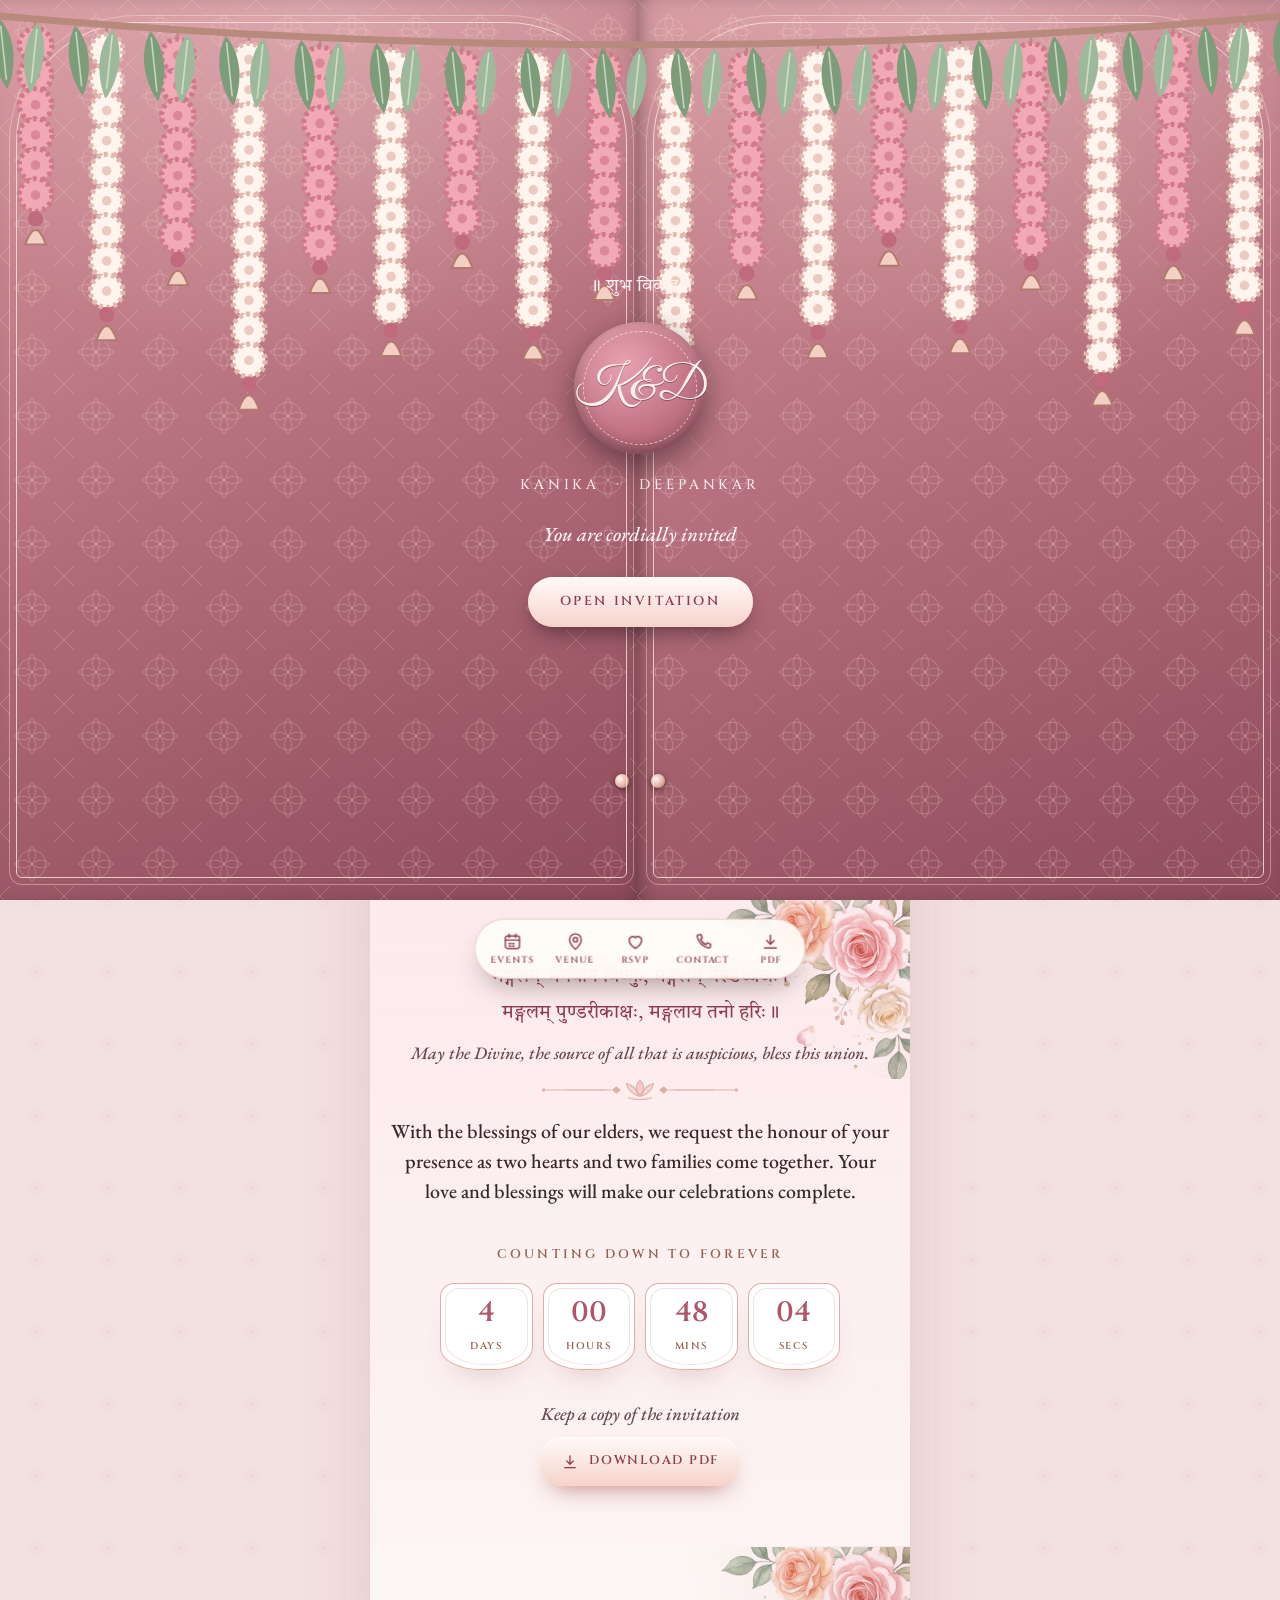
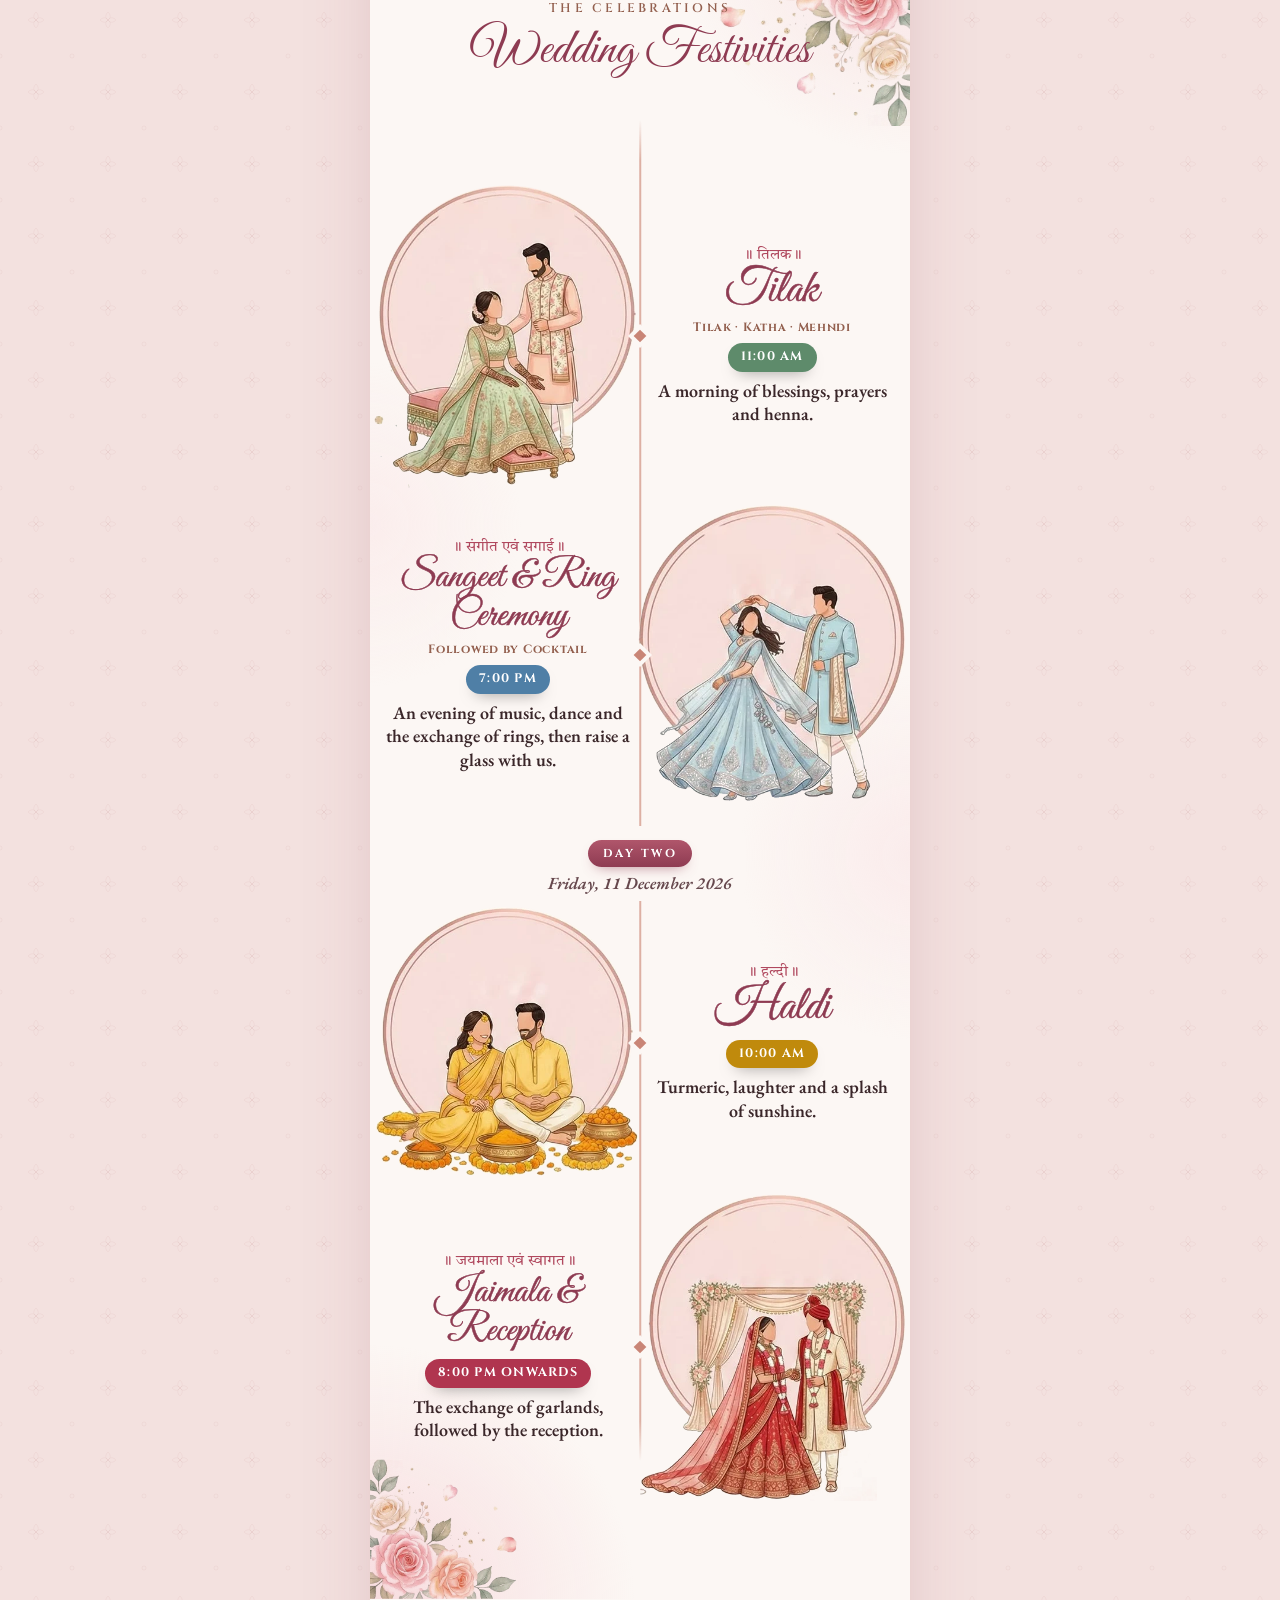
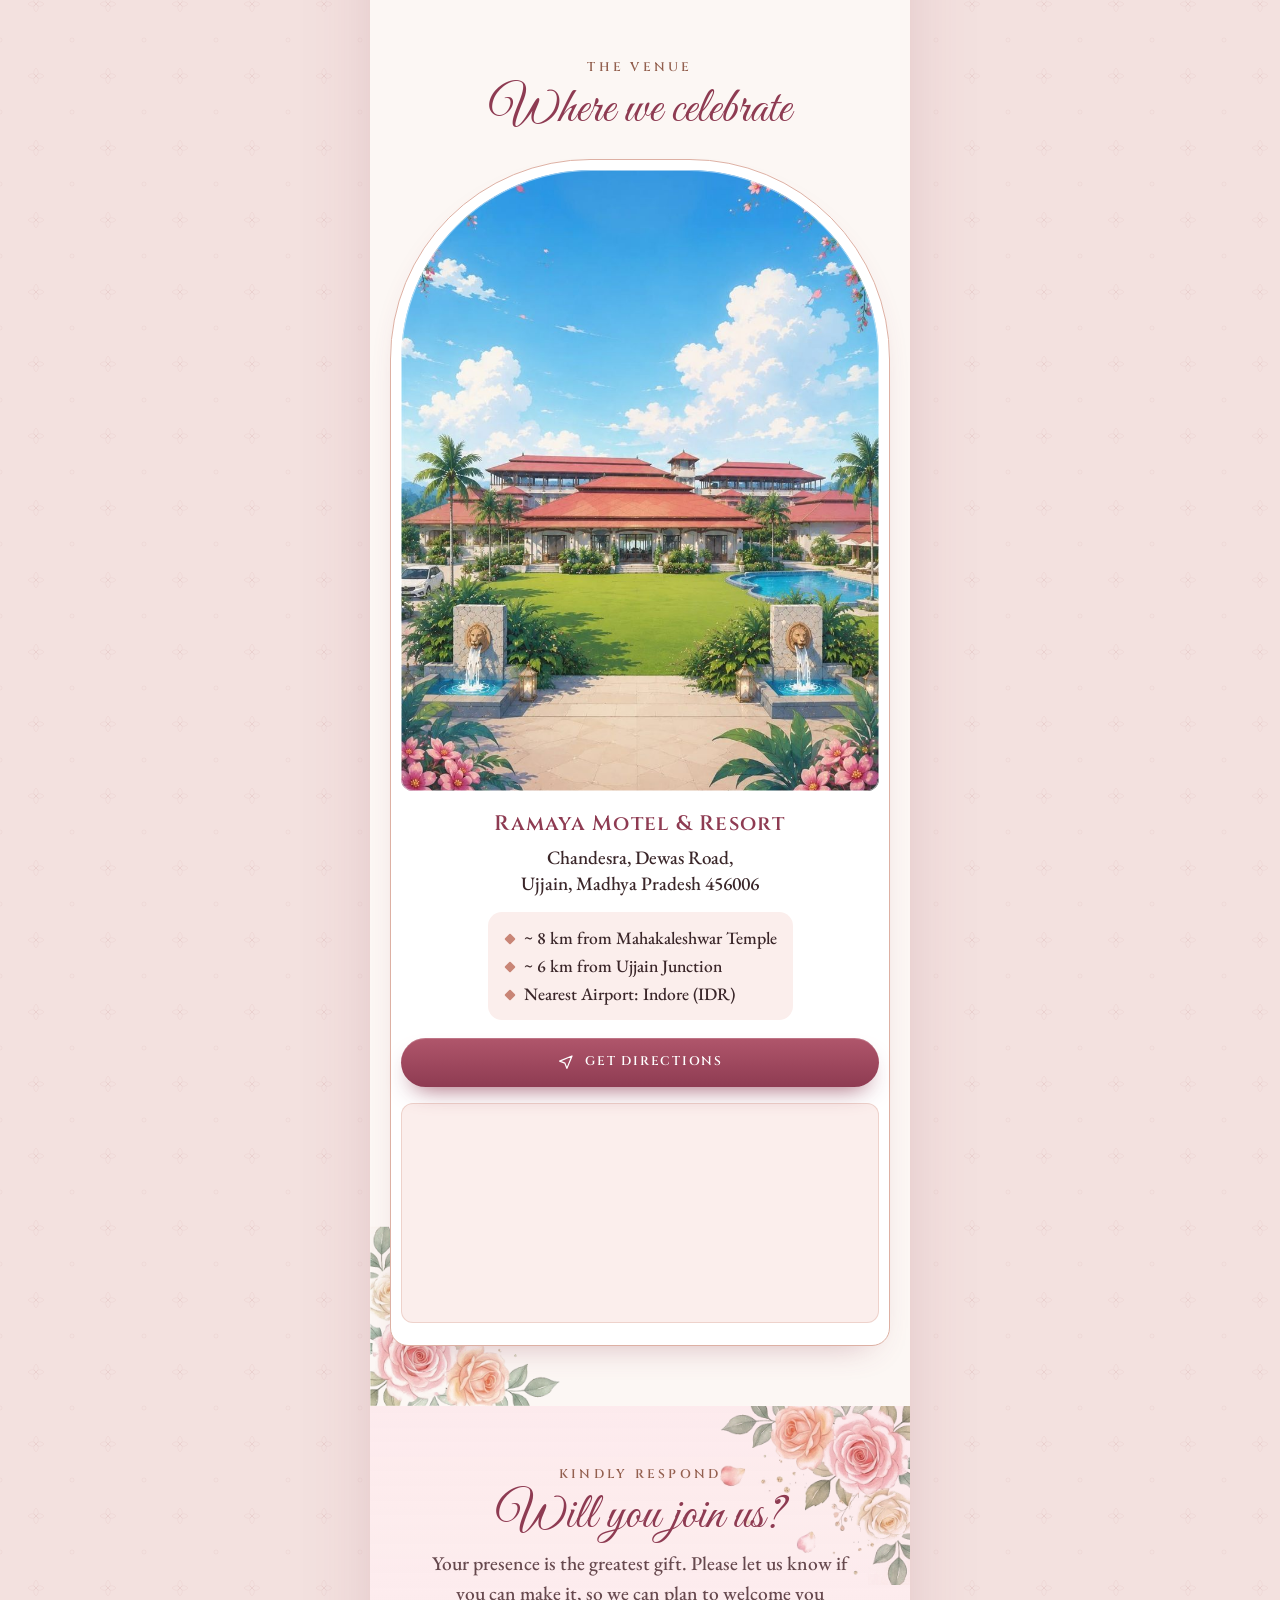
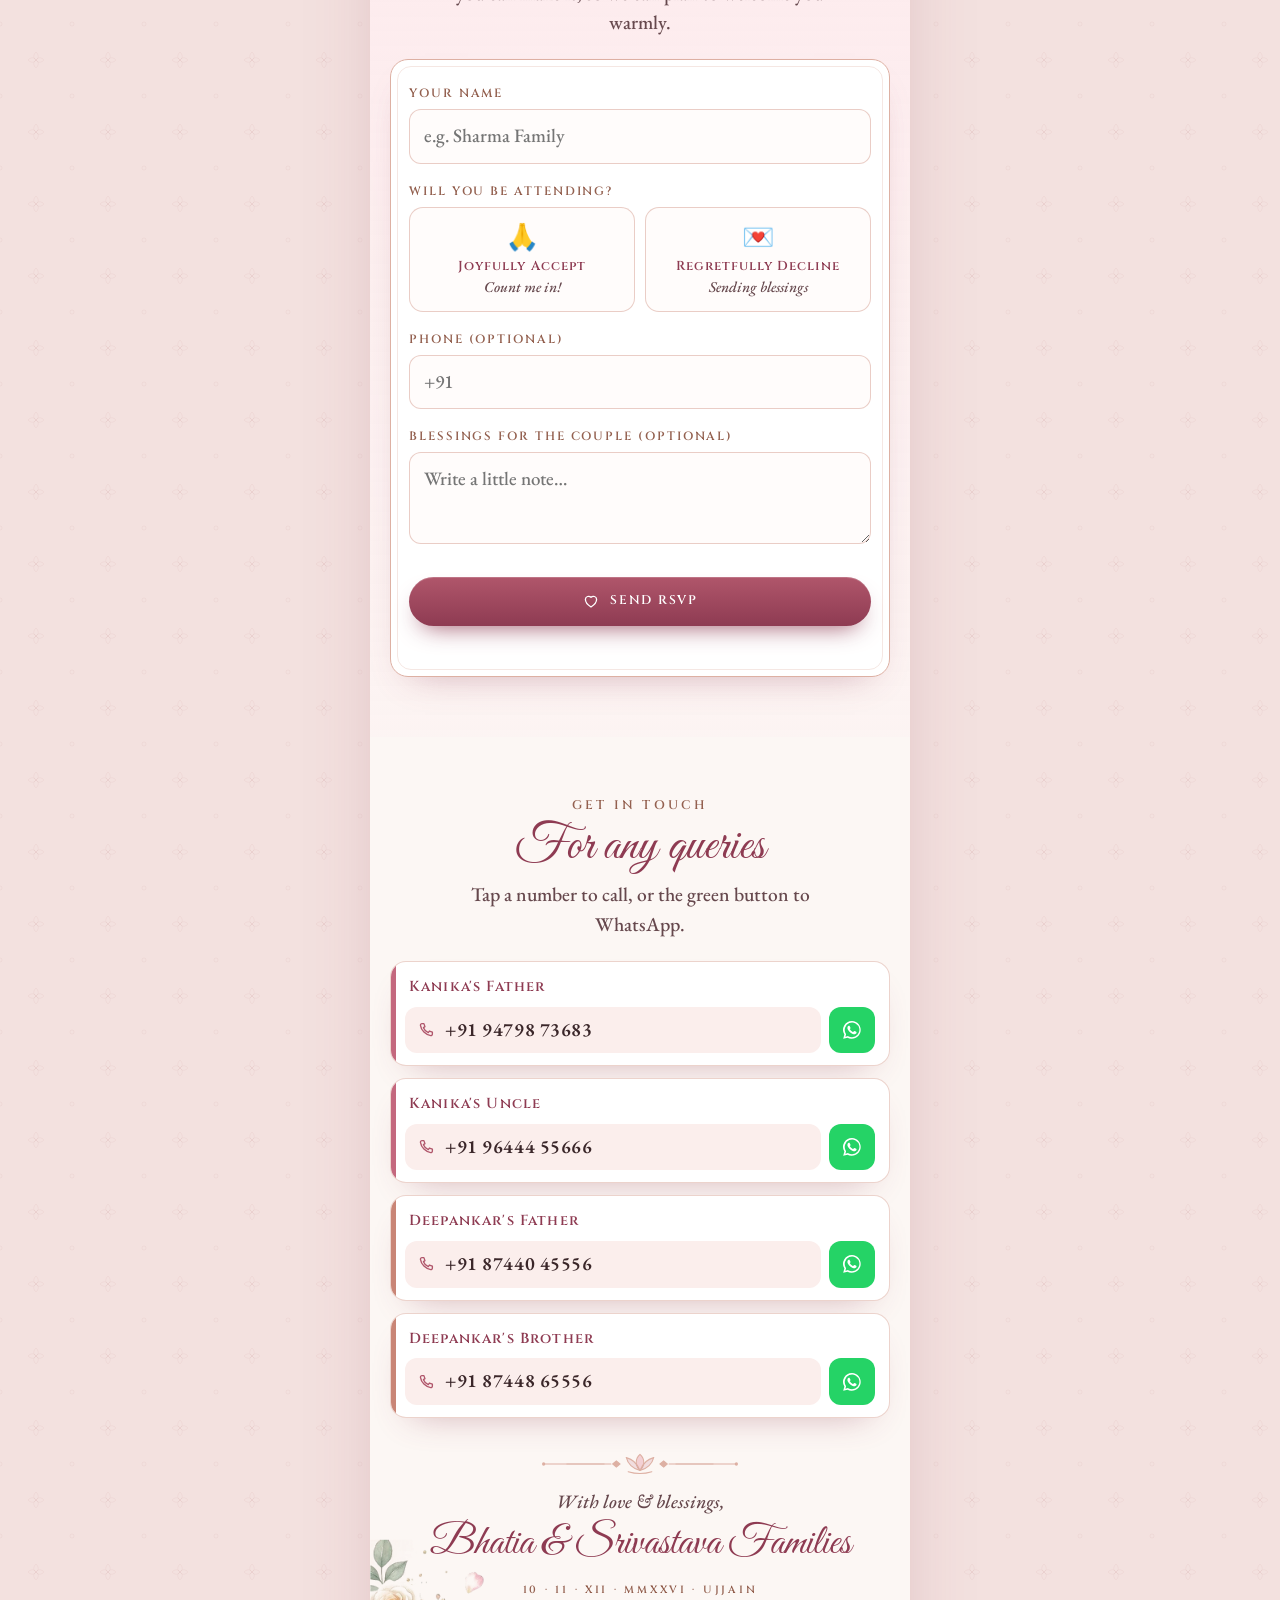
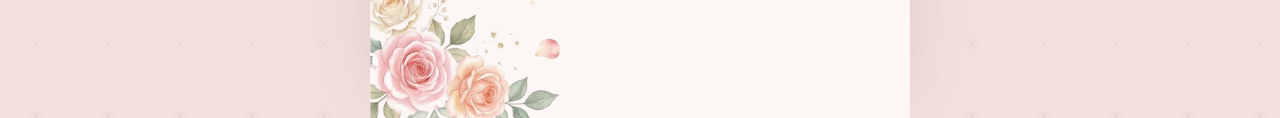
==== commit 8de53e09: "Update index.html" ====
--- a/index.html
+++ b/index.html
@@ -92,9 +92,9 @@
         <p class="with">Together with our families</p>
         <p class="invite">we joyfully invite you to the wedding of</p>
         <h1 class="names">
-          <div class="person"><span class="n">Kanika</span><p class="lineage"><span>Granddaughter of<br />Late&nbsp;Shri&nbsp;Shyam&nbsp;Sunder &amp; Late&nbsp;Raj&nbsp;Bhatia</span><span>Daughter of Harshana Bhatia &amp; Pankaj Bhatia</span></p></div>
+          <div class="person"><span class="n">Kanika</span><p class="lineage"><span>Granddaughter of<br />Late&nbsp;Shri&nbsp;Shyam&nbsp;Sunder &amp; Late&nbsp;Raj&nbsp;Bhatia</span><span>Daughter of Harshana&nbsp;&amp;&nbsp;Pankaj&nbsp;Bhatia</span>
           <span class="amp">&amp;</span>
-          <div class="person"><span class="n">Deepankar</span><p class="lineage"><span>Grandson of<br />Late&nbsp;Jogeshwer&nbsp;Prasad &amp; Late&nbsp;Nandni&nbsp;Devi</span><span>Son of Sangeeta Srivastava &amp; Amar Kumar Srivastava</span></p></div>
+          <div class="person"><span class="n">Deepankar</span><p class="lineage"><span>Grandson of<br />Late&nbsp;Jogeshwer&nbsp;Prasad &amp; Late&nbsp;Nandni&nbsp;Devi</span><span>Son of Sangeeta&nbsp;&amp;&nbsp;Amar&nbsp;Kumar&nbsp;Srivastava</span>
         </h1>
         <svg class="divider" aria-hidden="true"><use href="#ornament" /></svg>
         <p class="hero-days">Thursday &amp; Friday</p>
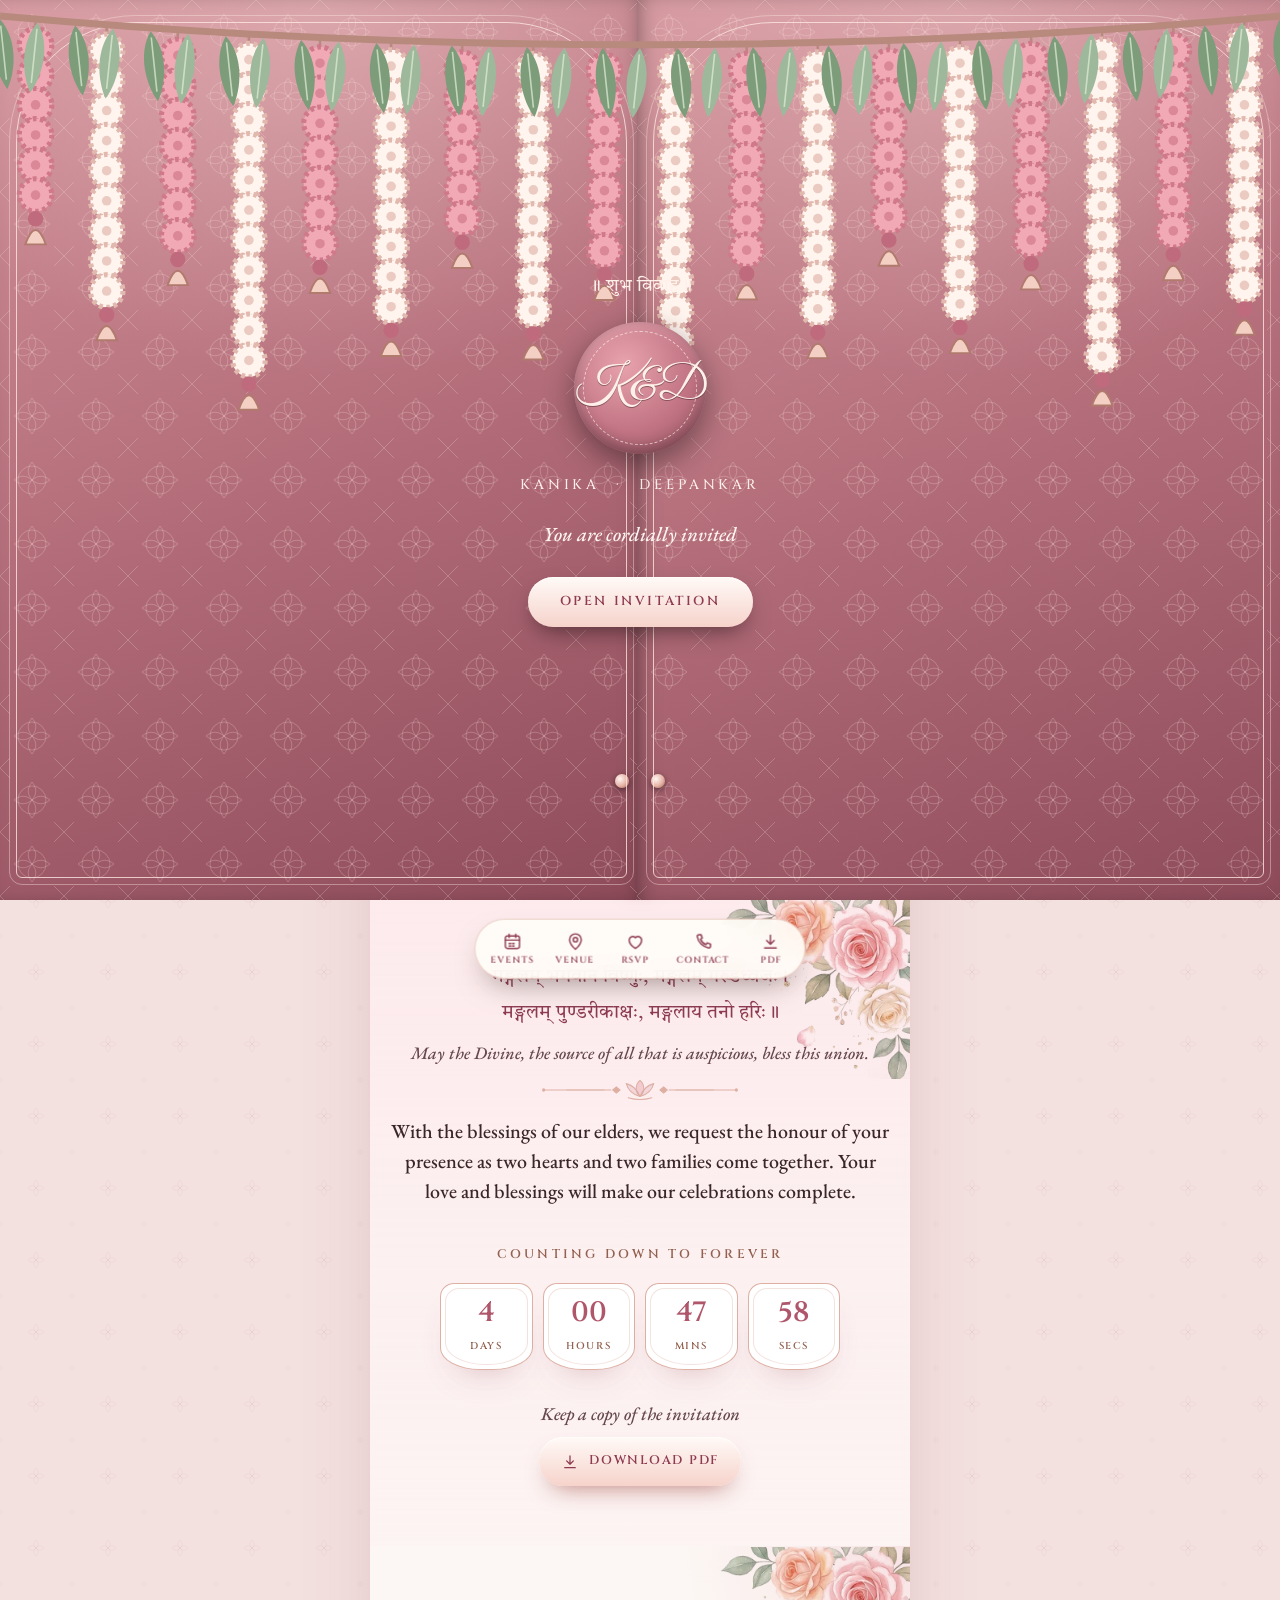
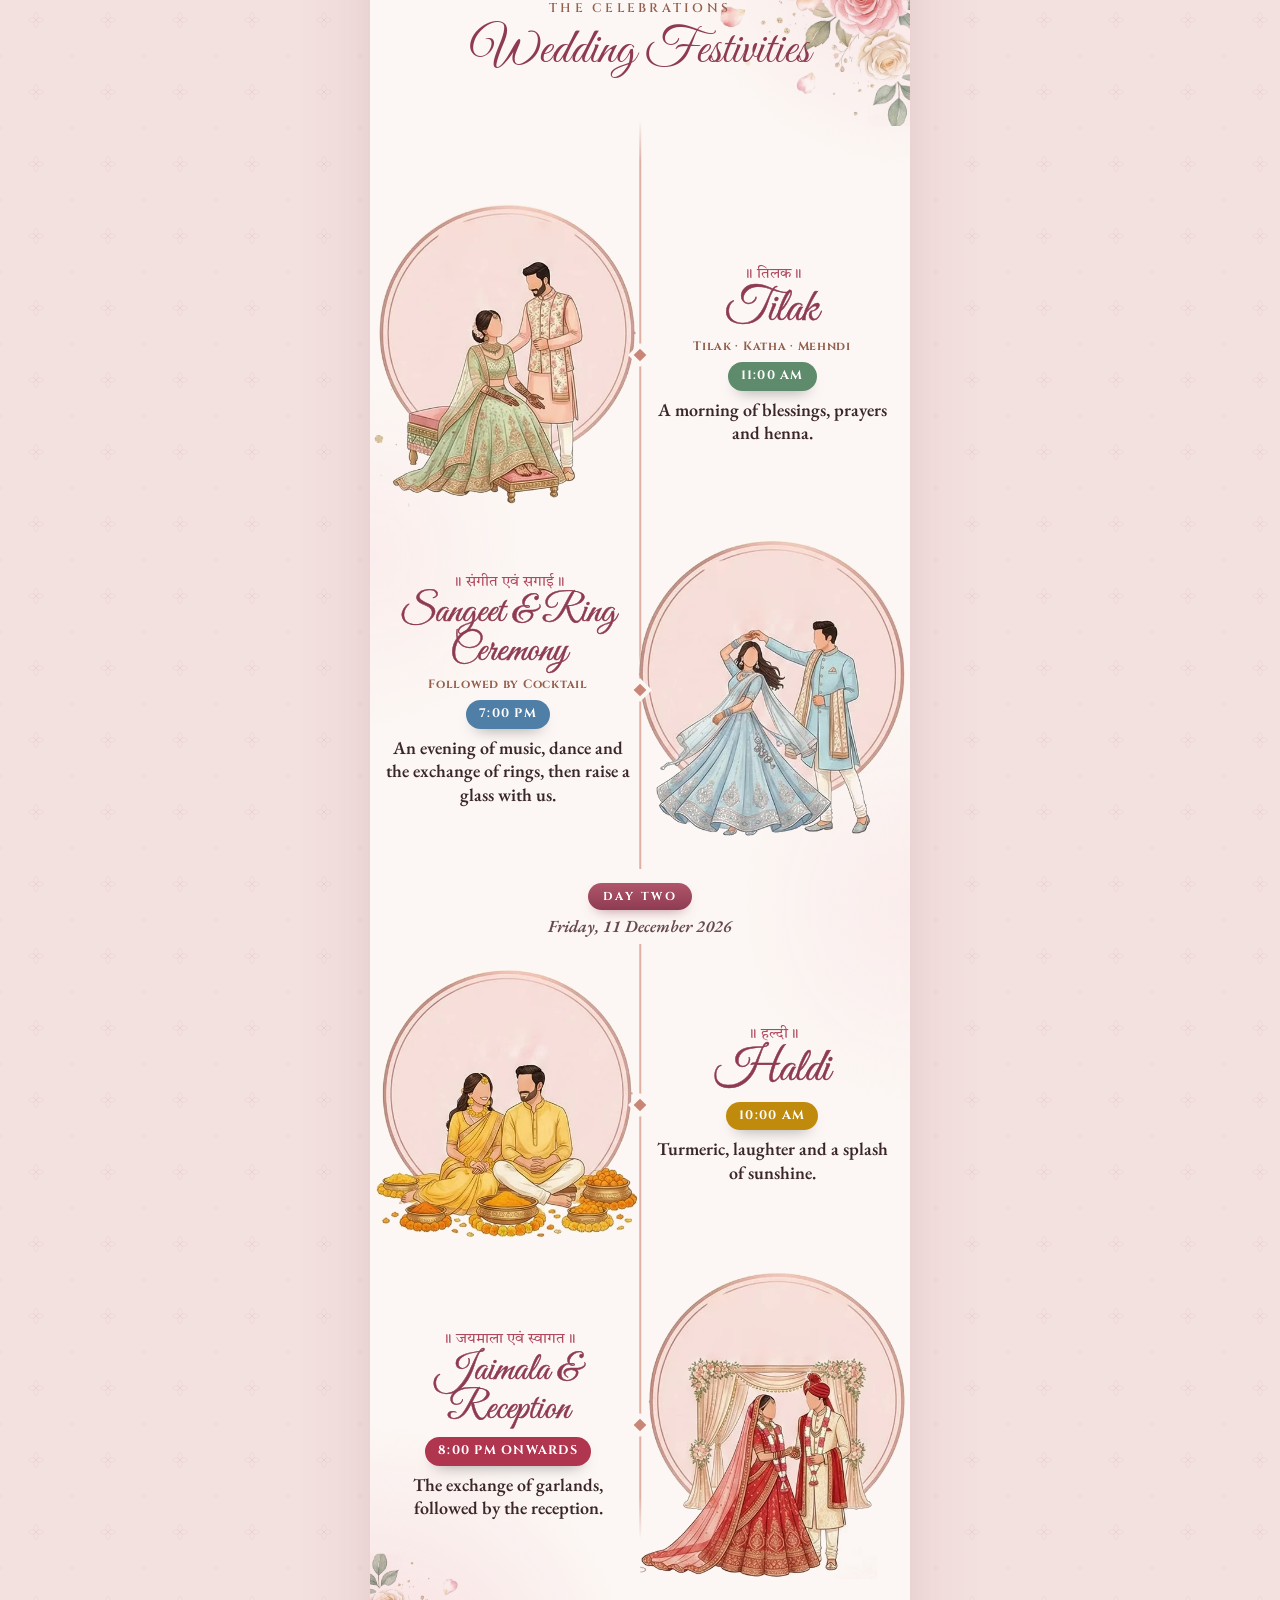
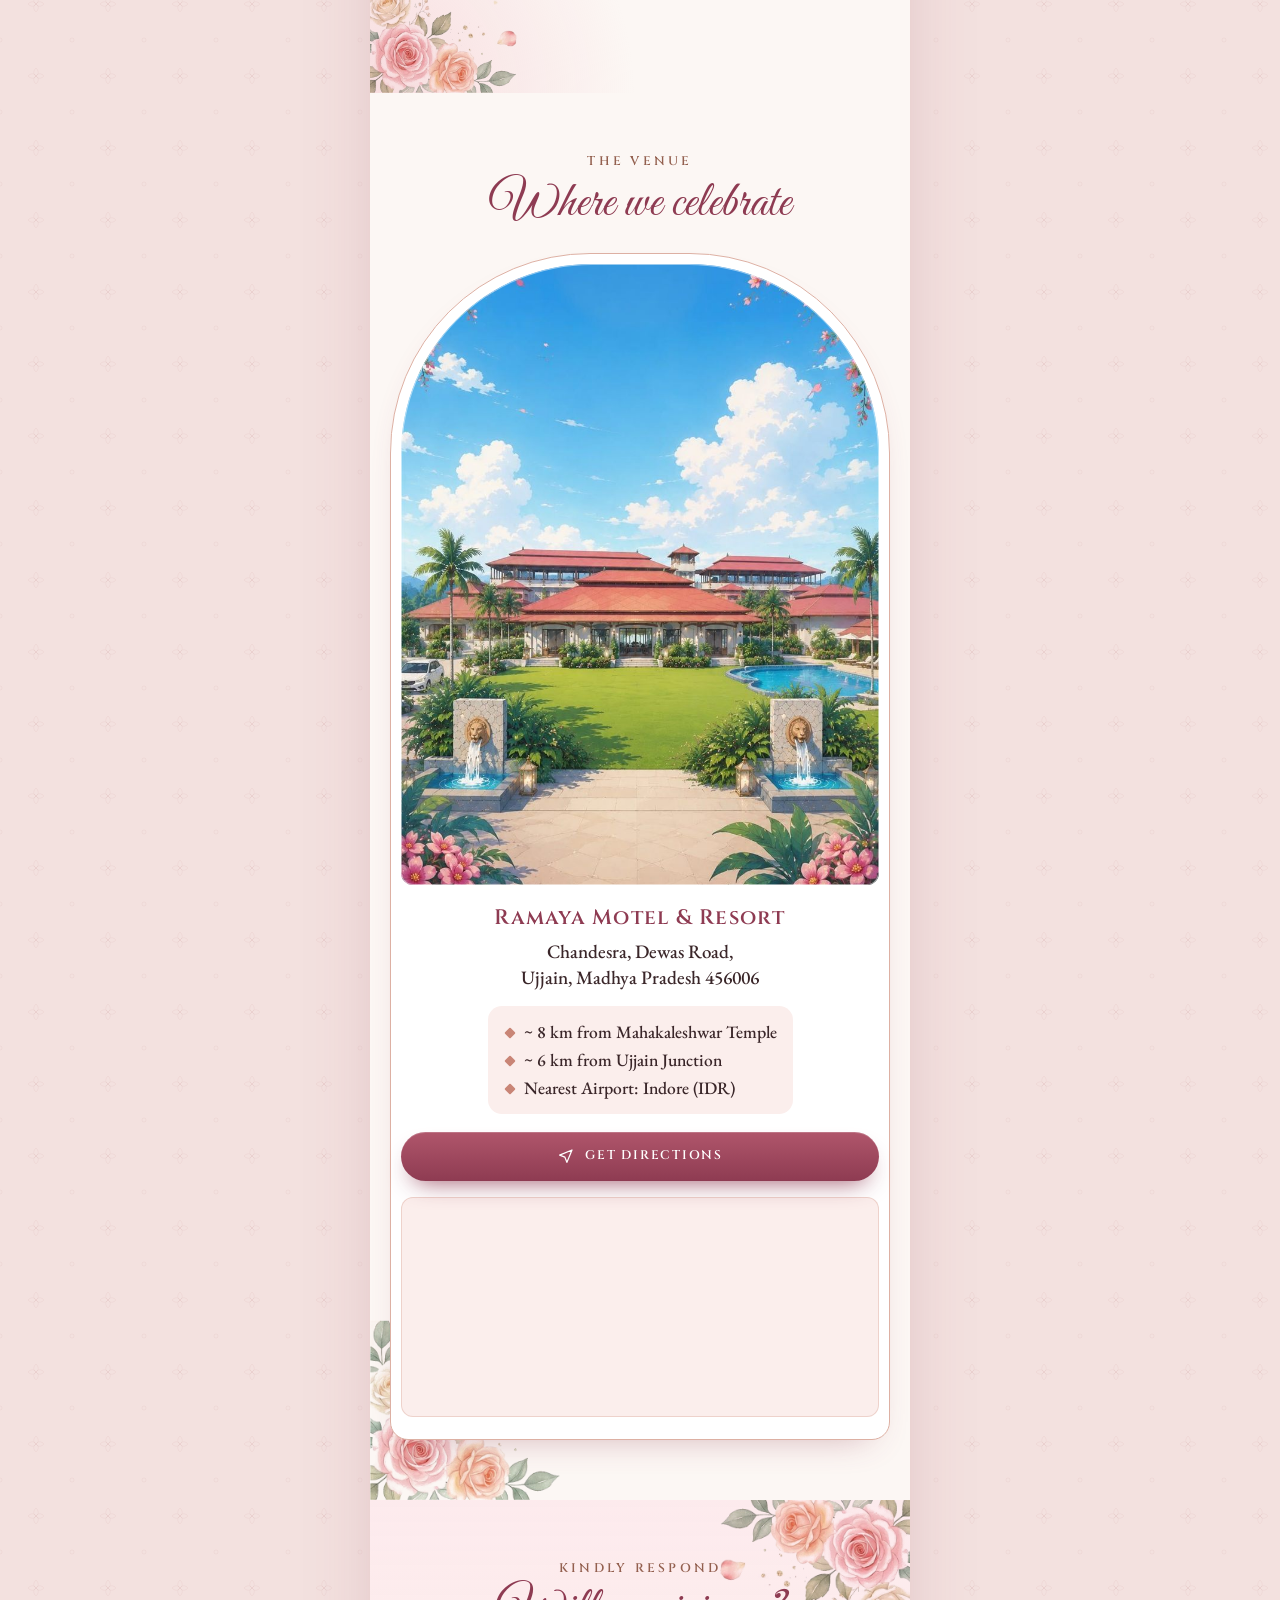
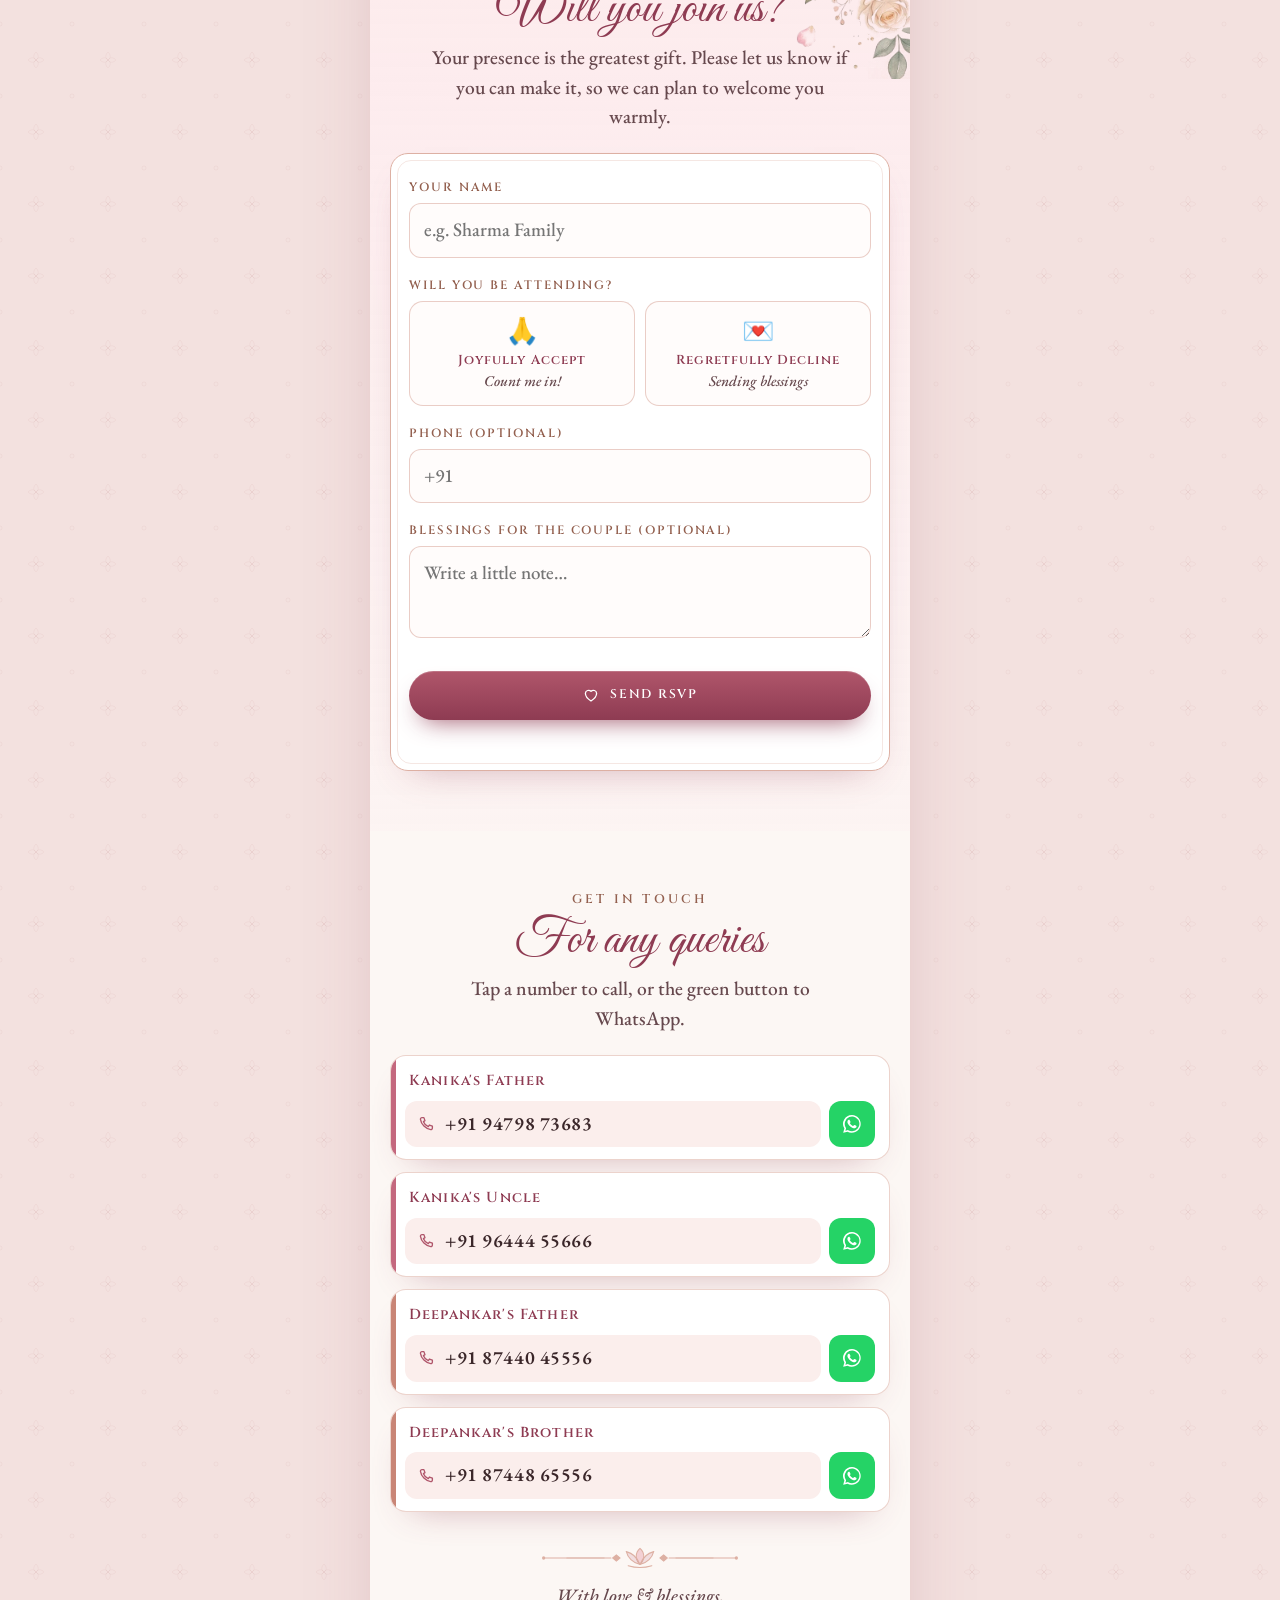
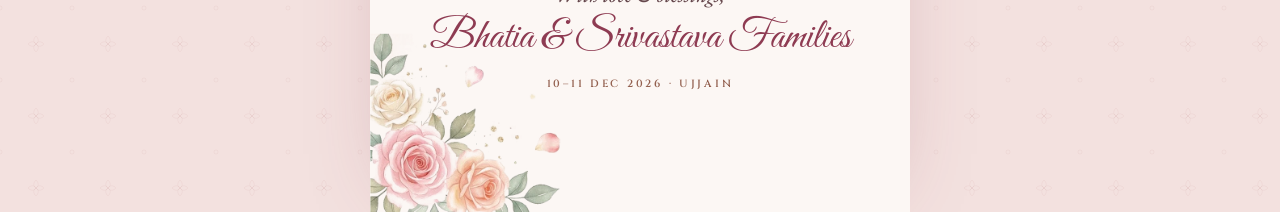
==== commit 947a8729: "Update event date format in index.html" ====
--- a/index.html
+++ b/index.html
@@ -249,7 +249,7 @@
       <svg class="divider" aria-hidden="true"><use href="#ornament" /></svg>
       <p class="with">With love &amp; blessings,</p>
       <p class="fam">Bhatia &amp; Srivastava Families</p>
-      <p class="tiny">10 · 11 · XII · MMXXVI · Ujjain</p>
+      <p class="tiny">10–11 Dec 2026 · Ujjain</p>
     </div>
   </section>
 </main>
--- a/styles.css
+++ b/styles.css
@@ -421,7 +421,7 @@
 }
 .tl-day { display: flex; flex-direction: column; align-items: center; width: fit-content; margin: 22px auto 6px; padding: 6px 14px 4px; border-radius: 16px; background: var(--ivory); }
 .tl-date { margin-top: 4px; font-style: italic; font-weight: 600; font-size: 17px; color: var(--muted); }
-.tl-row { position: relative; display: grid; grid-template-columns: 1fr 1fr; gap: 16px; align-items: center; margin: 6px 0 14px; }
+.tl-row { position: relative; display: grid; grid-template-columns: 1fr 1fr; gap: 16px; align-items: center; margin: 25px 0 30px; }
 .tl-row::after { /* knot on the thread */
   content: ""; position: absolute; left: 50%; top: 50%; width: 9px; height: 9px; transform: translate(-50%, -50%) rotate(45deg);
   background: var(--marigold); box-shadow: 0 0 0 4px var(--ivory);
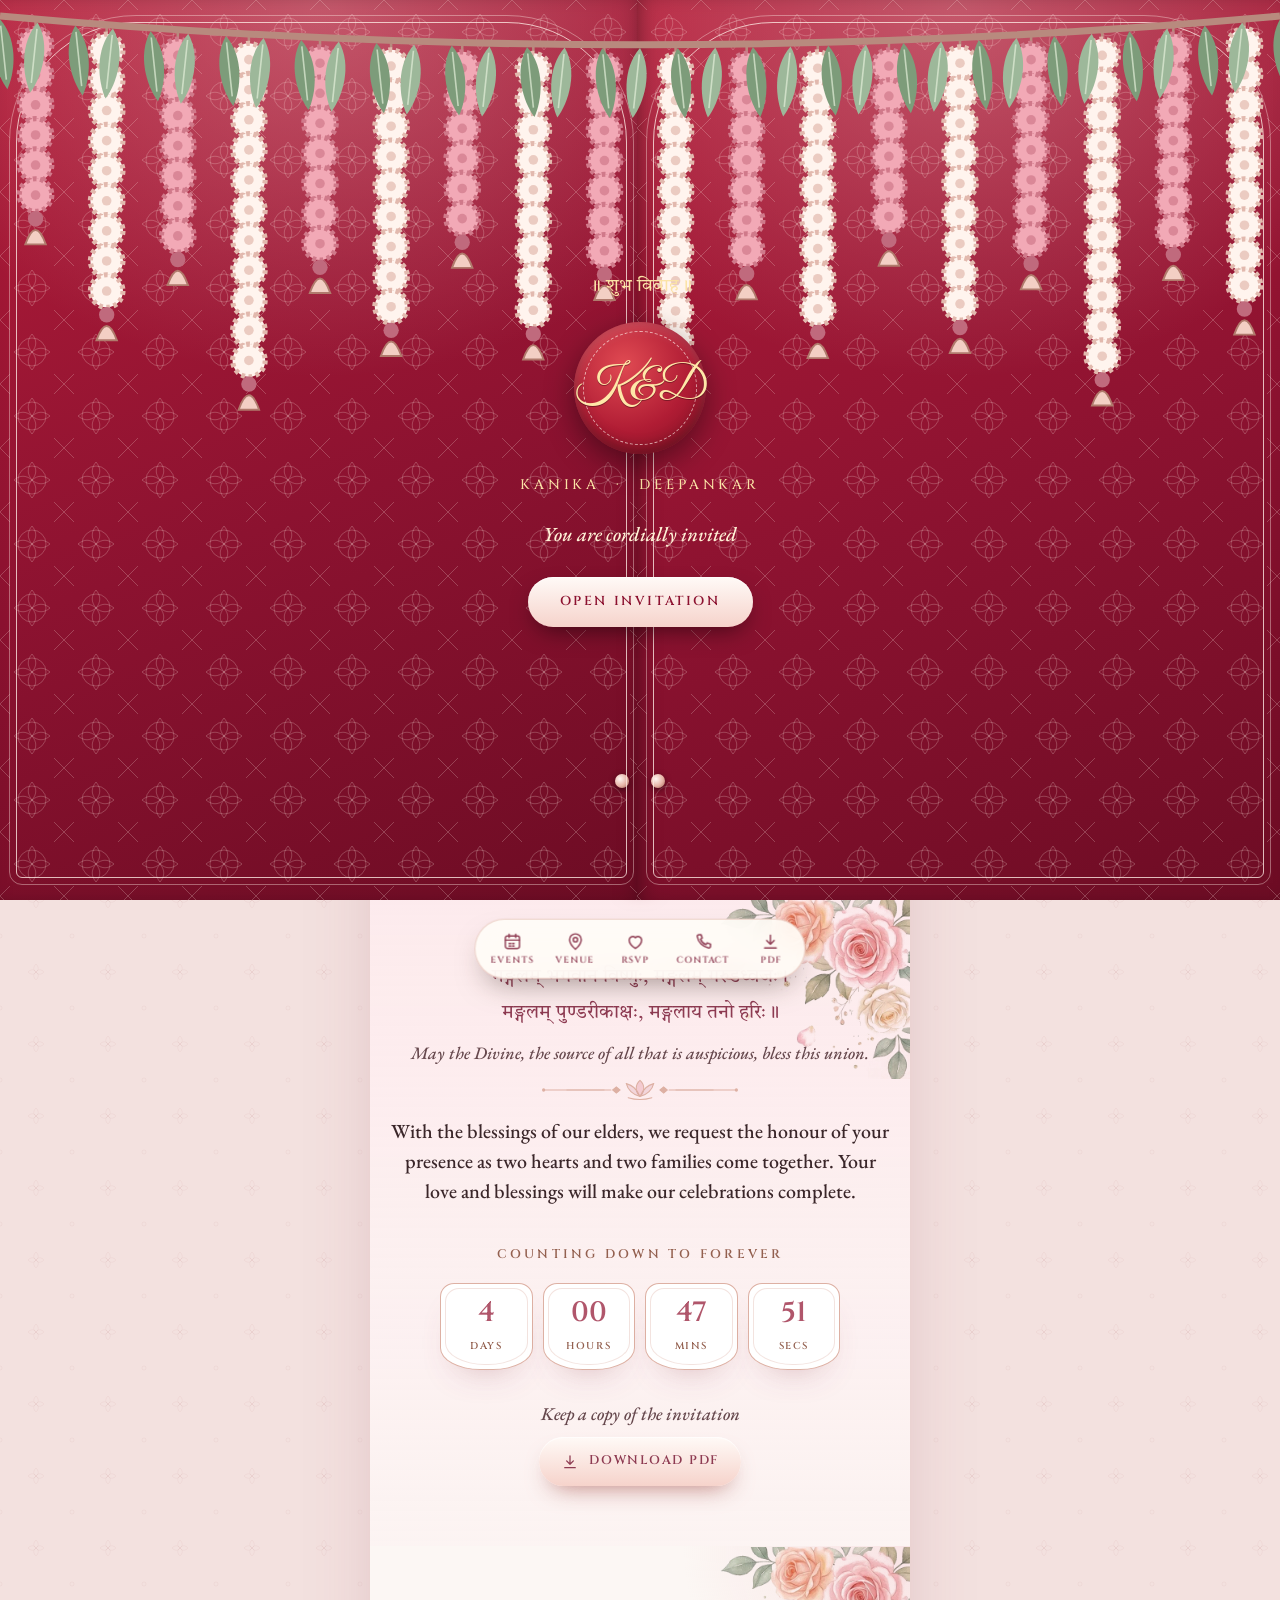
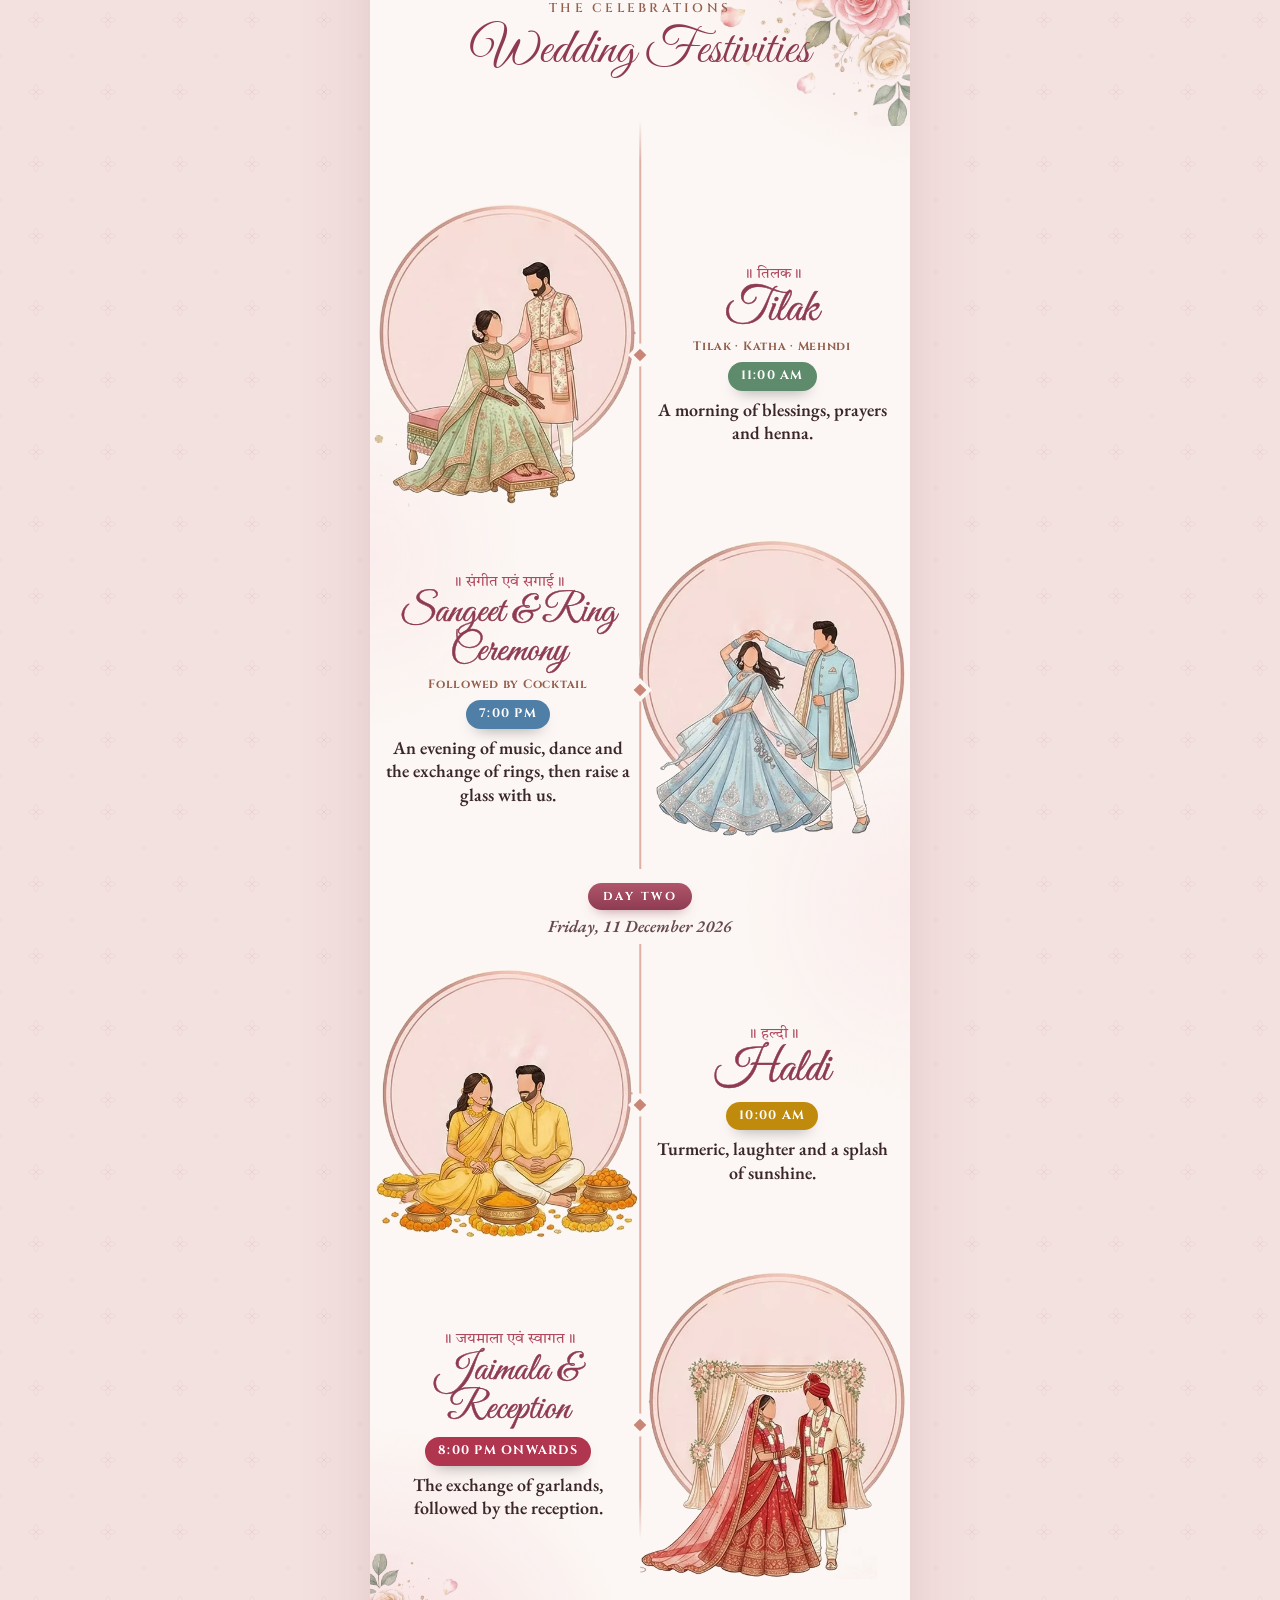
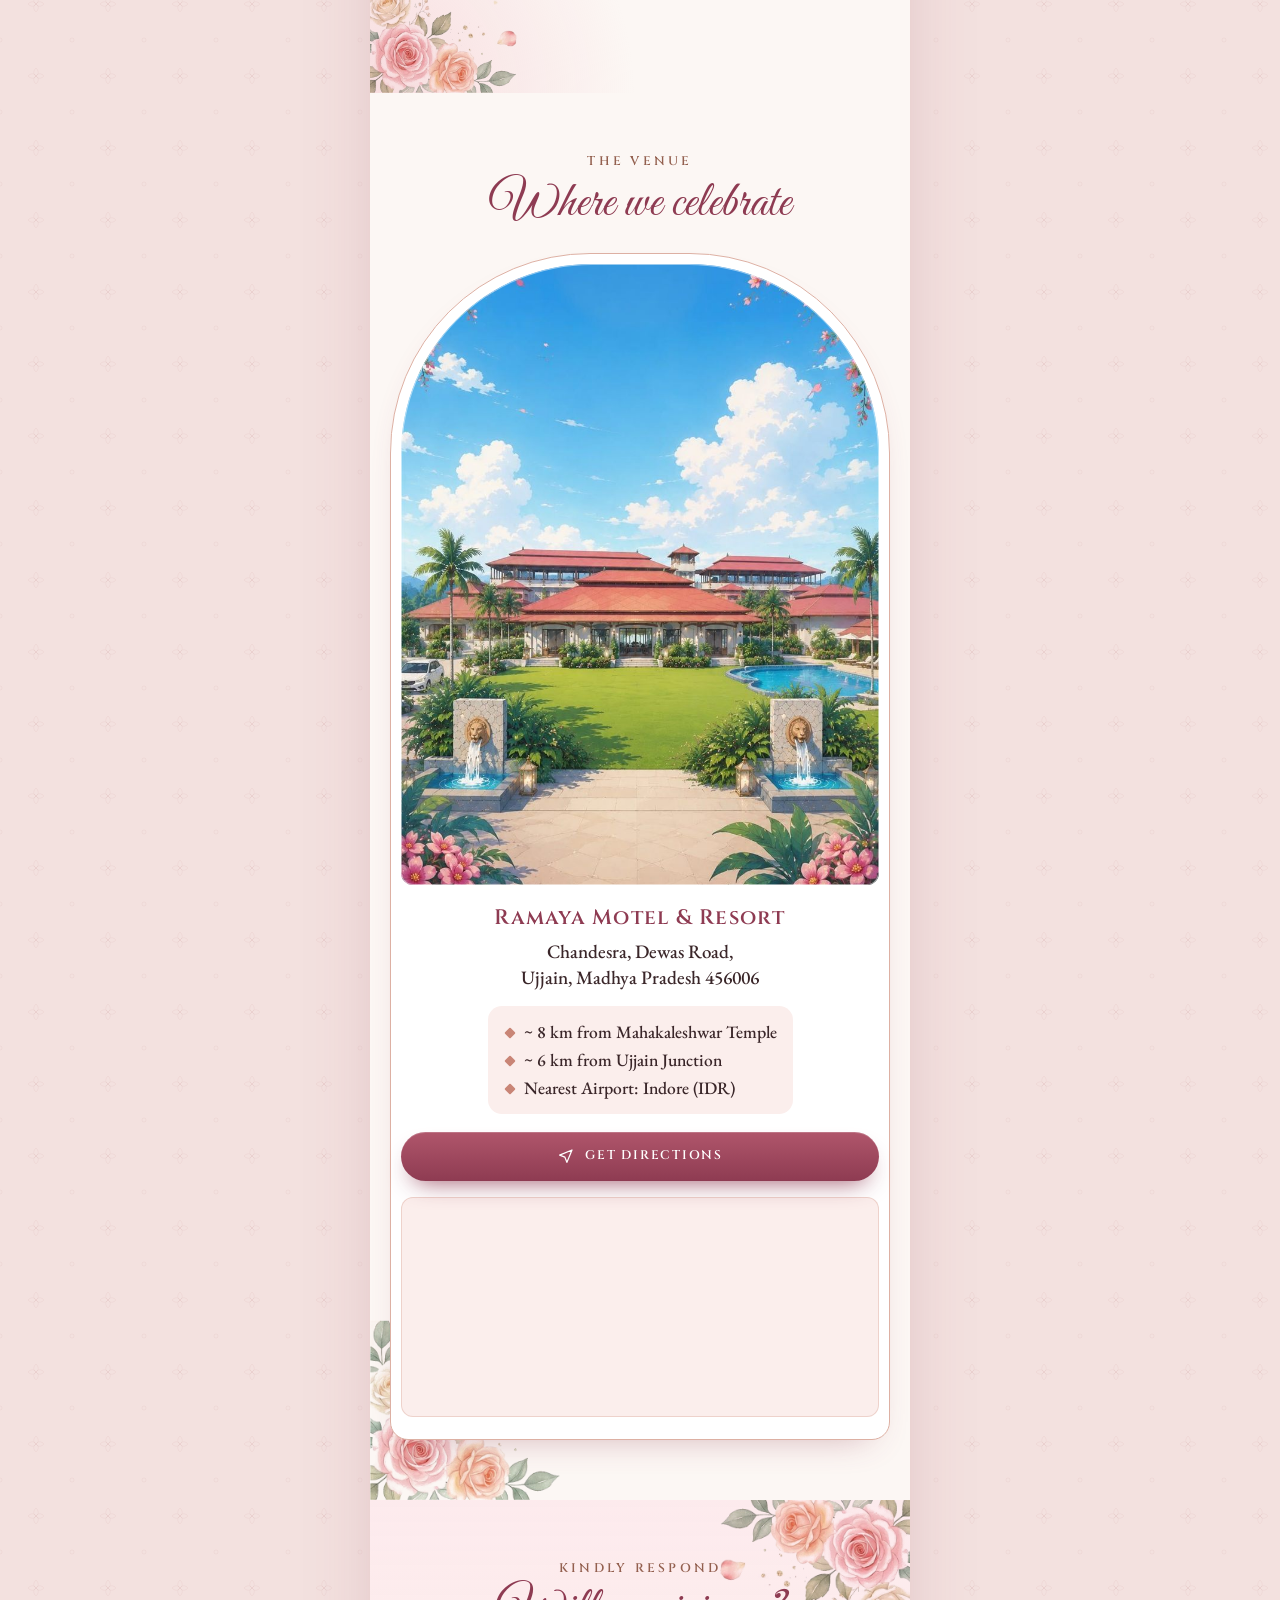
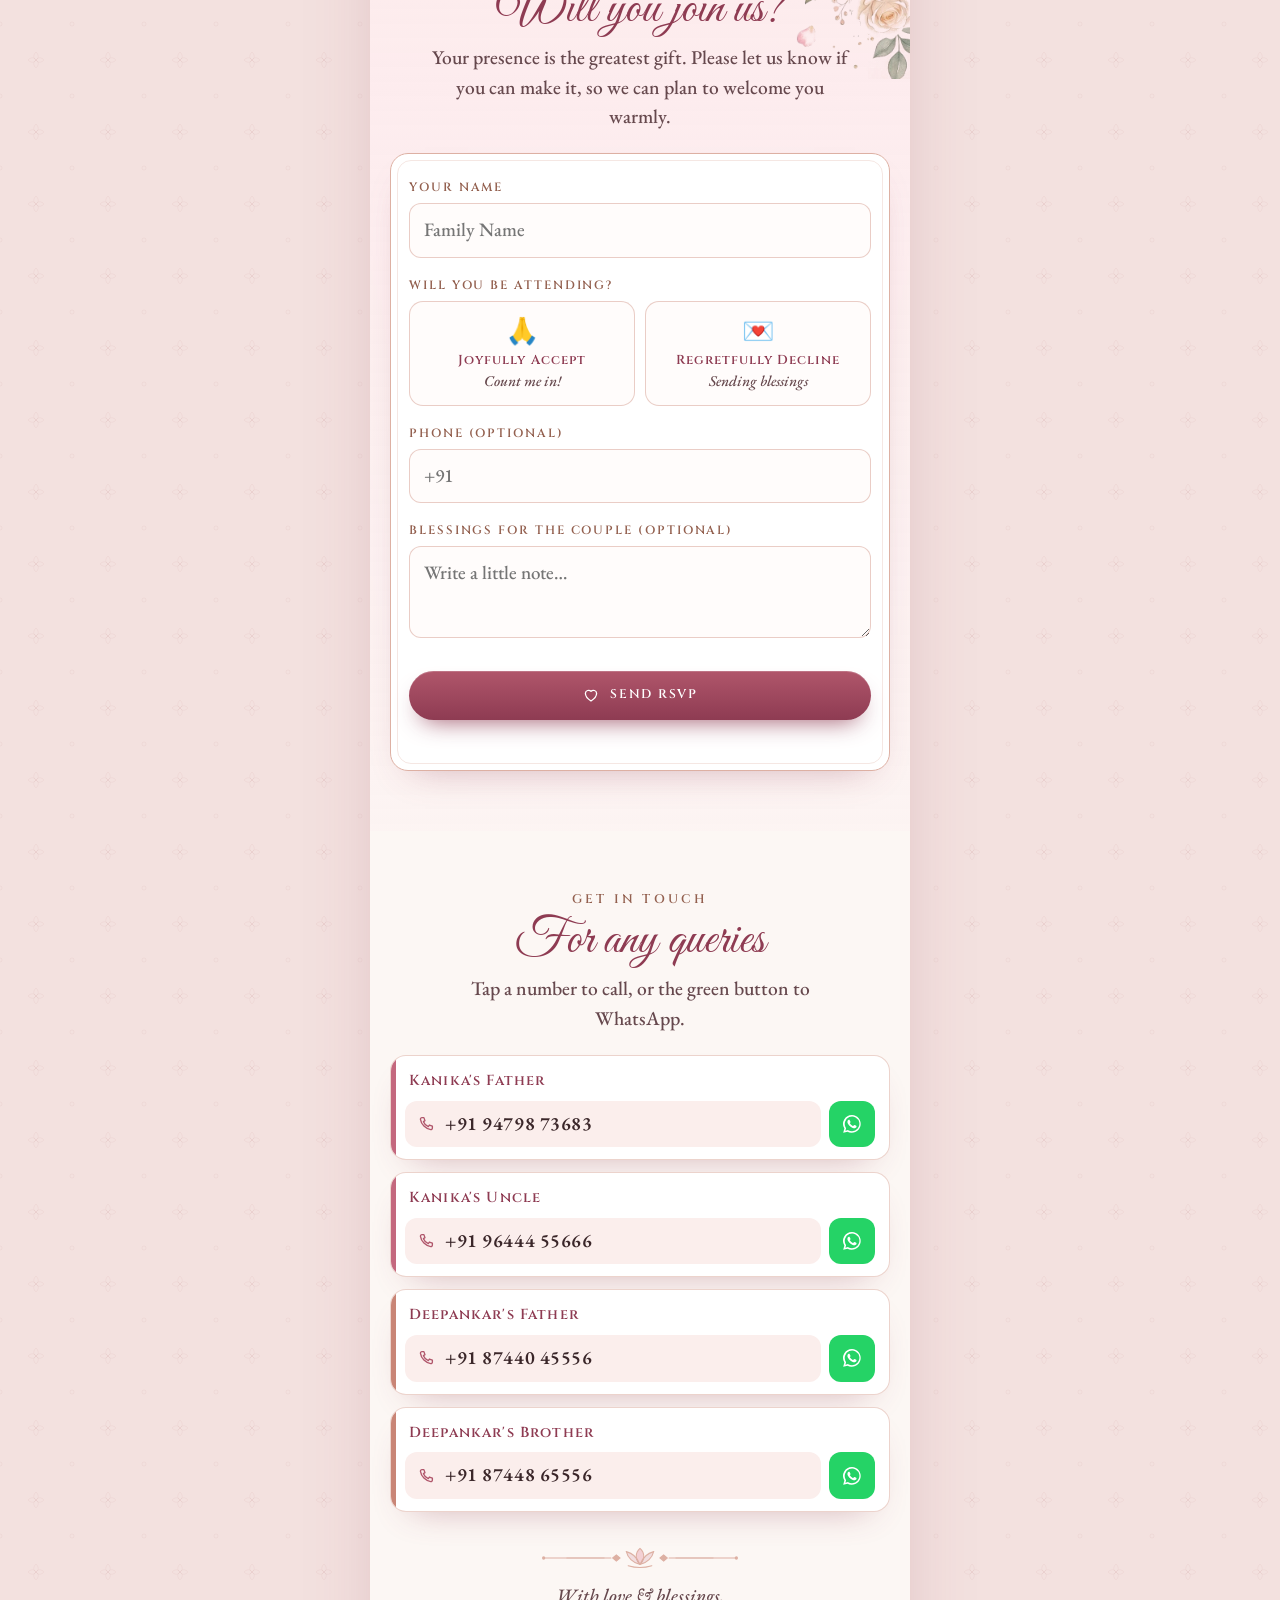
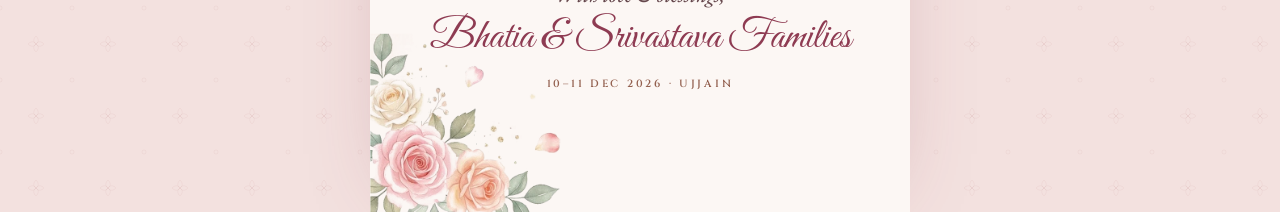
==== commit 557f4bdf: "Change placeholder text for name input field" ====
--- a/index.html
+++ b/index.html
@@ -185,7 +185,7 @@
 
         <div class="field">
           <label for="name">Your name</label>
-          <input type="text" id="name" name="name" autocomplete="name" placeholder="e.g. Sharma Family" required />
+          <input type="text" id="name" name="name" autocomplete="name" placeholder="Family Name" required />
         </div>
 
         <div class="field">
--- a/styles.css
+++ b/styles.css
@@ -60,7 +60,7 @@
   position: absolute; top: 0; bottom: 0; width: 50.2%;
   background:
     radial-gradient(120% 70% at 50% 0%, rgba(255, 232, 228, .3), transparent 60%),
-    linear-gradient(160deg, #d4949c, #b06a77 55%, #8e4b5a);
+    linear-gradient(160deg, #b51d3a, #8c1230 55%, #6d0c24);
   transition: transform 1.5s cubic-bezier(.7, 0, .25, 1), filter 1.5s;
   overflow: hidden; will-change: transform;
 }
@@ -84,21 +84,21 @@
 .gate.open .gate-toran { opacity: 0; }
 .gate-content { position: relative; z-index: 4; text-align: center; color: var(--gold-3); padding: 0 28px; transition: opacity .5s, transform .6s; display: flex; flex-direction: column; align-items: center; }
 .gate.open .gate-content { opacity: 0; transform: scale(.9); }
-.gate-content .deva { font-family: var(--f-deva); font-size: 18px; color: #fff0ea; }
-.gate-guest { margin-top: 24px; font-style: italic; font-size: 20px; color: #fff4f0; min-height: 1.5em; }
-.gate-guest strong { font-style: normal; font-family: var(--f-display); font-weight: 600; letter-spacing: .06em; font-size: 19px; display: block; color: #fff0ea; }
+.gate-content .deva { font-family: var(--f-deva); font-size: 18px; color: #fbe3a6; }
+.gate-guest { margin-top: 24px; font-style: italic; font-size: 20px; color: #fff1d6; min-height: 1.5em; }
+.gate-guest strong { font-style: normal; font-family: var(--f-display); font-weight: 600; letter-spacing: .06em; font-size: 19px; display: block; color: #ffe7a8; }
 .seal {
   margin: 22px auto 10px; width: 132px; height: 132px; border-radius: 50%; display: grid; place-items: center; position: relative;
-  background: radial-gradient(circle at 38% 32%, #e8a3ad, #c27484 55%, #95515f);
+  background: radial-gradient(circle at 38% 32%, #e04a52, #b01c34 55%, #7a0e22);
   box-shadow: 0 10px 30px rgba(0, 0, 0, .4), inset 0 -6px 14px rgba(0, 0, 0, .3), inset 0 6px 12px rgba(255, 255, 255, .15);
 }
 .seal::before { content: ""; position: absolute; inset: 9px; border-radius: 50%; border: 1.5px dashed rgba(255, 240, 234, .65); }
-.seal span { font-family: var(--f-script); font-size: 46px; color: #fff0ea; line-height: 1; text-shadow: 0 1px 0 rgba(0, 0, 0, .35); }
-.gate-names { font-family: var(--f-display); font-weight: 500; letter-spacing: .28em; font-size: 14px; margin-top: 10px; color: #fff0ea; }
+.seal span { font-family: var(--f-script); font-size: 46px; color: #ffe7a8; line-height: 1; text-shadow: 0 1px 0 rgba(0, 0, 0, .35); }
+.gate-names { font-family: var(--f-display); font-weight: 500; letter-spacing: .28em; font-size: 14px; margin-top: 10px; color: #fbe3a6; }
 .open-btn {
   margin-top: 28px; padding: 15px 32px; border-radius: 999px;
   font-family: var(--f-display); font-weight: 600; letter-spacing: .2em; font-size: 13px; text-transform: uppercase;
-  color: var(--maroon); background: linear-gradient(180deg, #fffaf7, #f6d3cb);
+  color: #8c1230; background: linear-gradient(180deg, #fffaf7, #f6d3cb);
   box-shadow: 0 10px 24px -8px rgba(0, 0, 0, .55), inset 0 1px 0 rgba(255, 255, 255, .7);
   animation: pulse 2.4s ease-in-out infinite;
 }
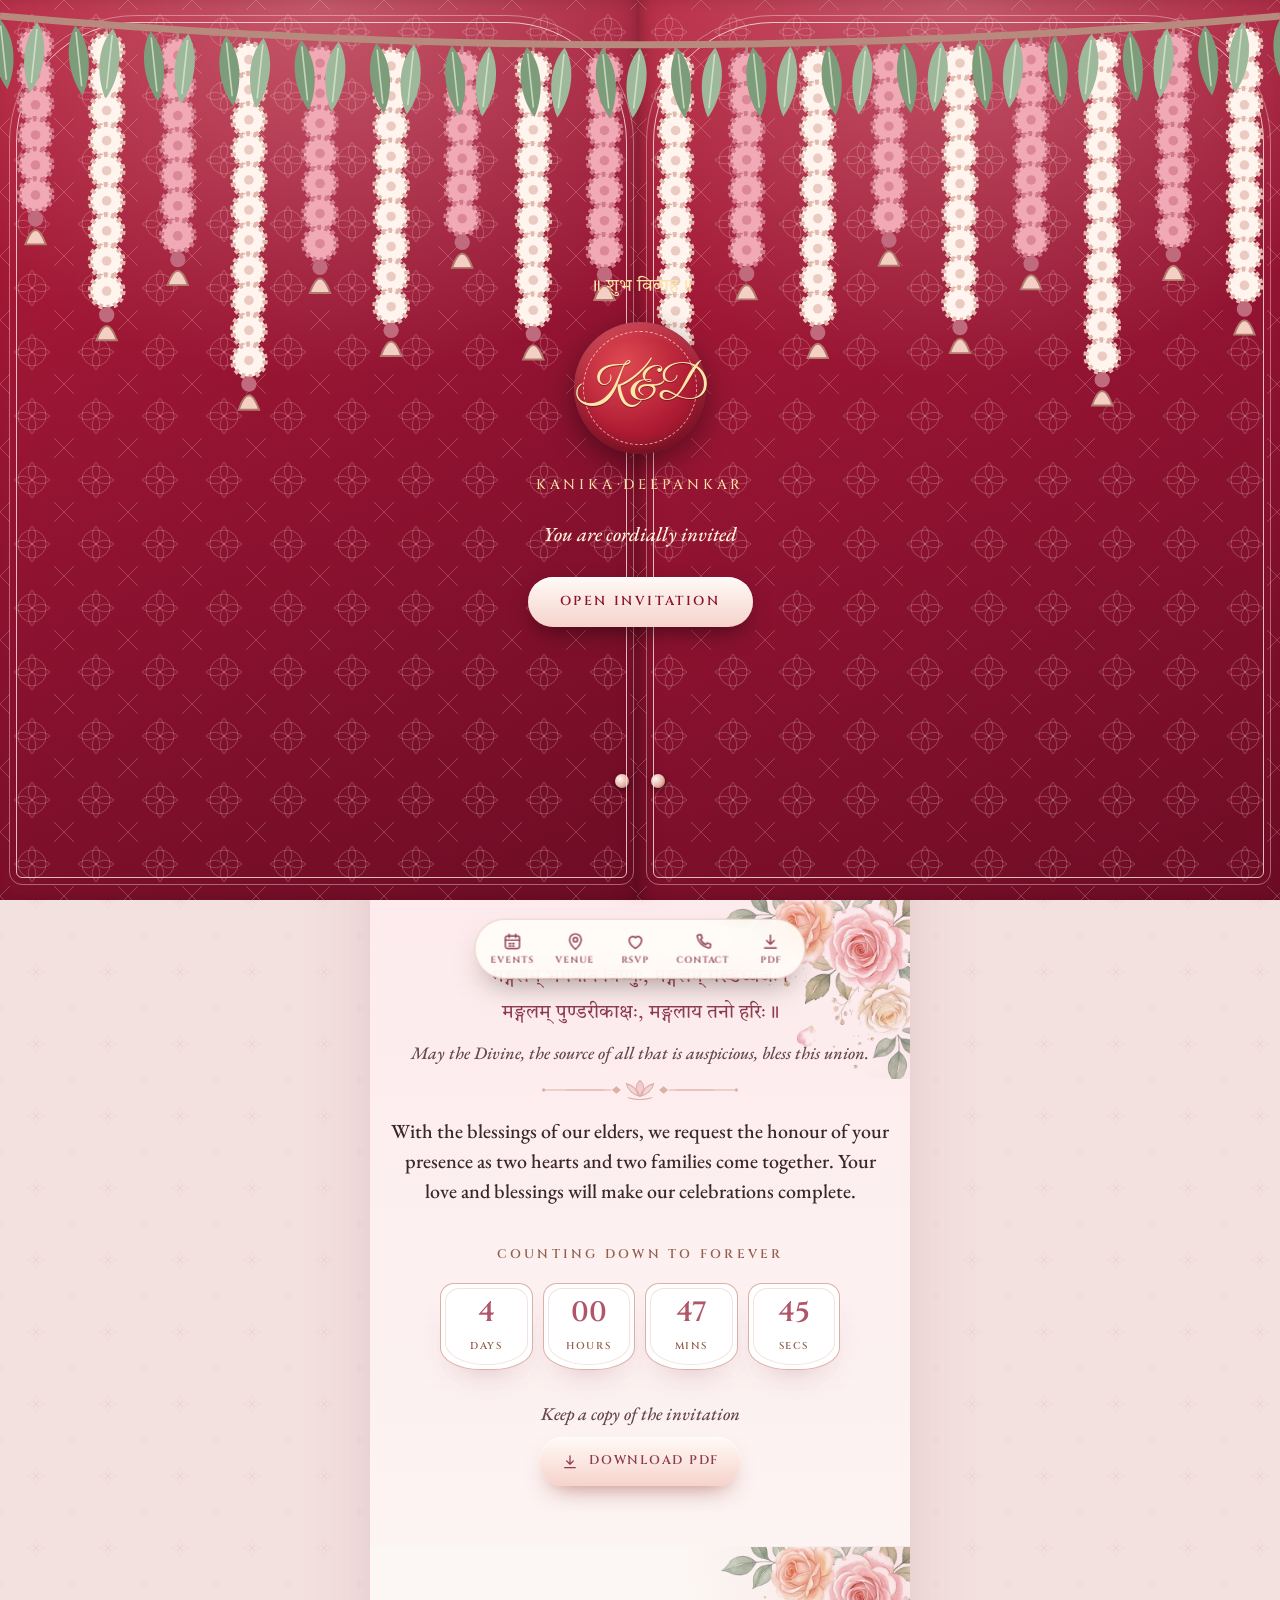
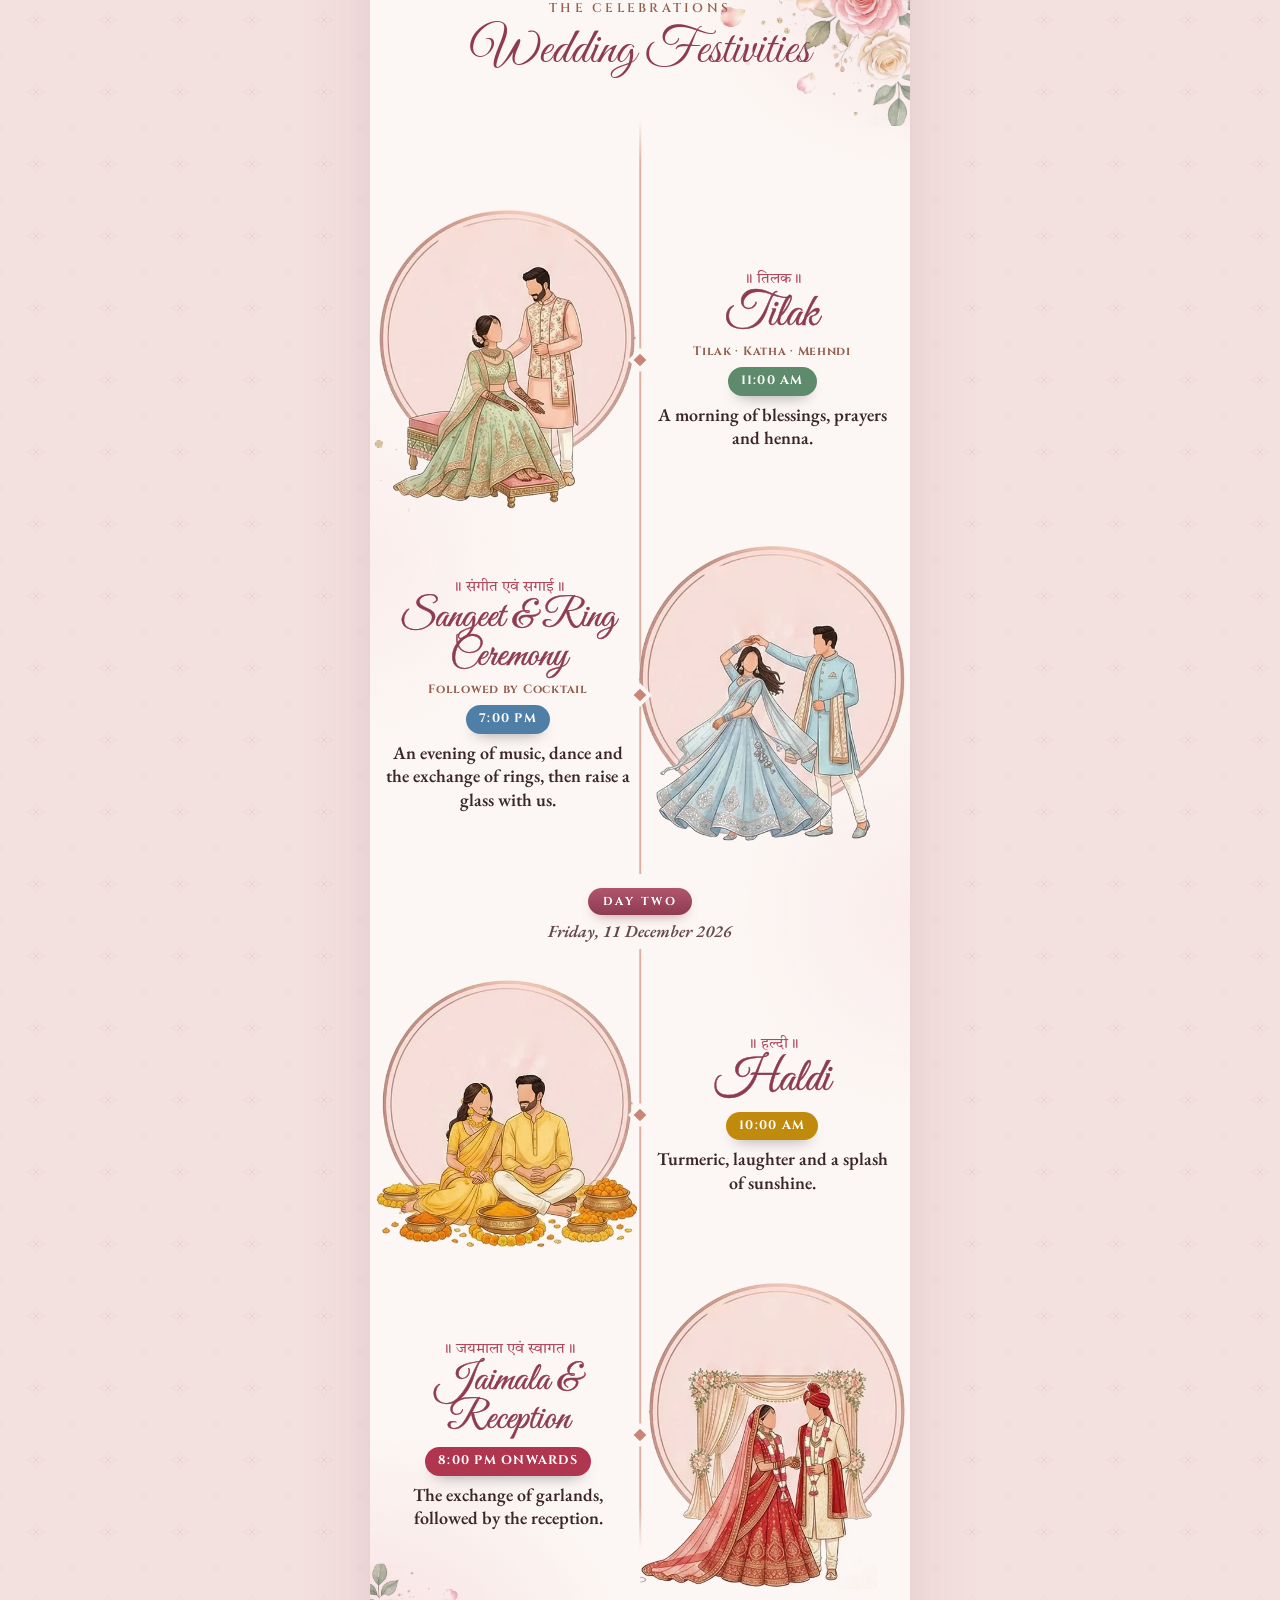
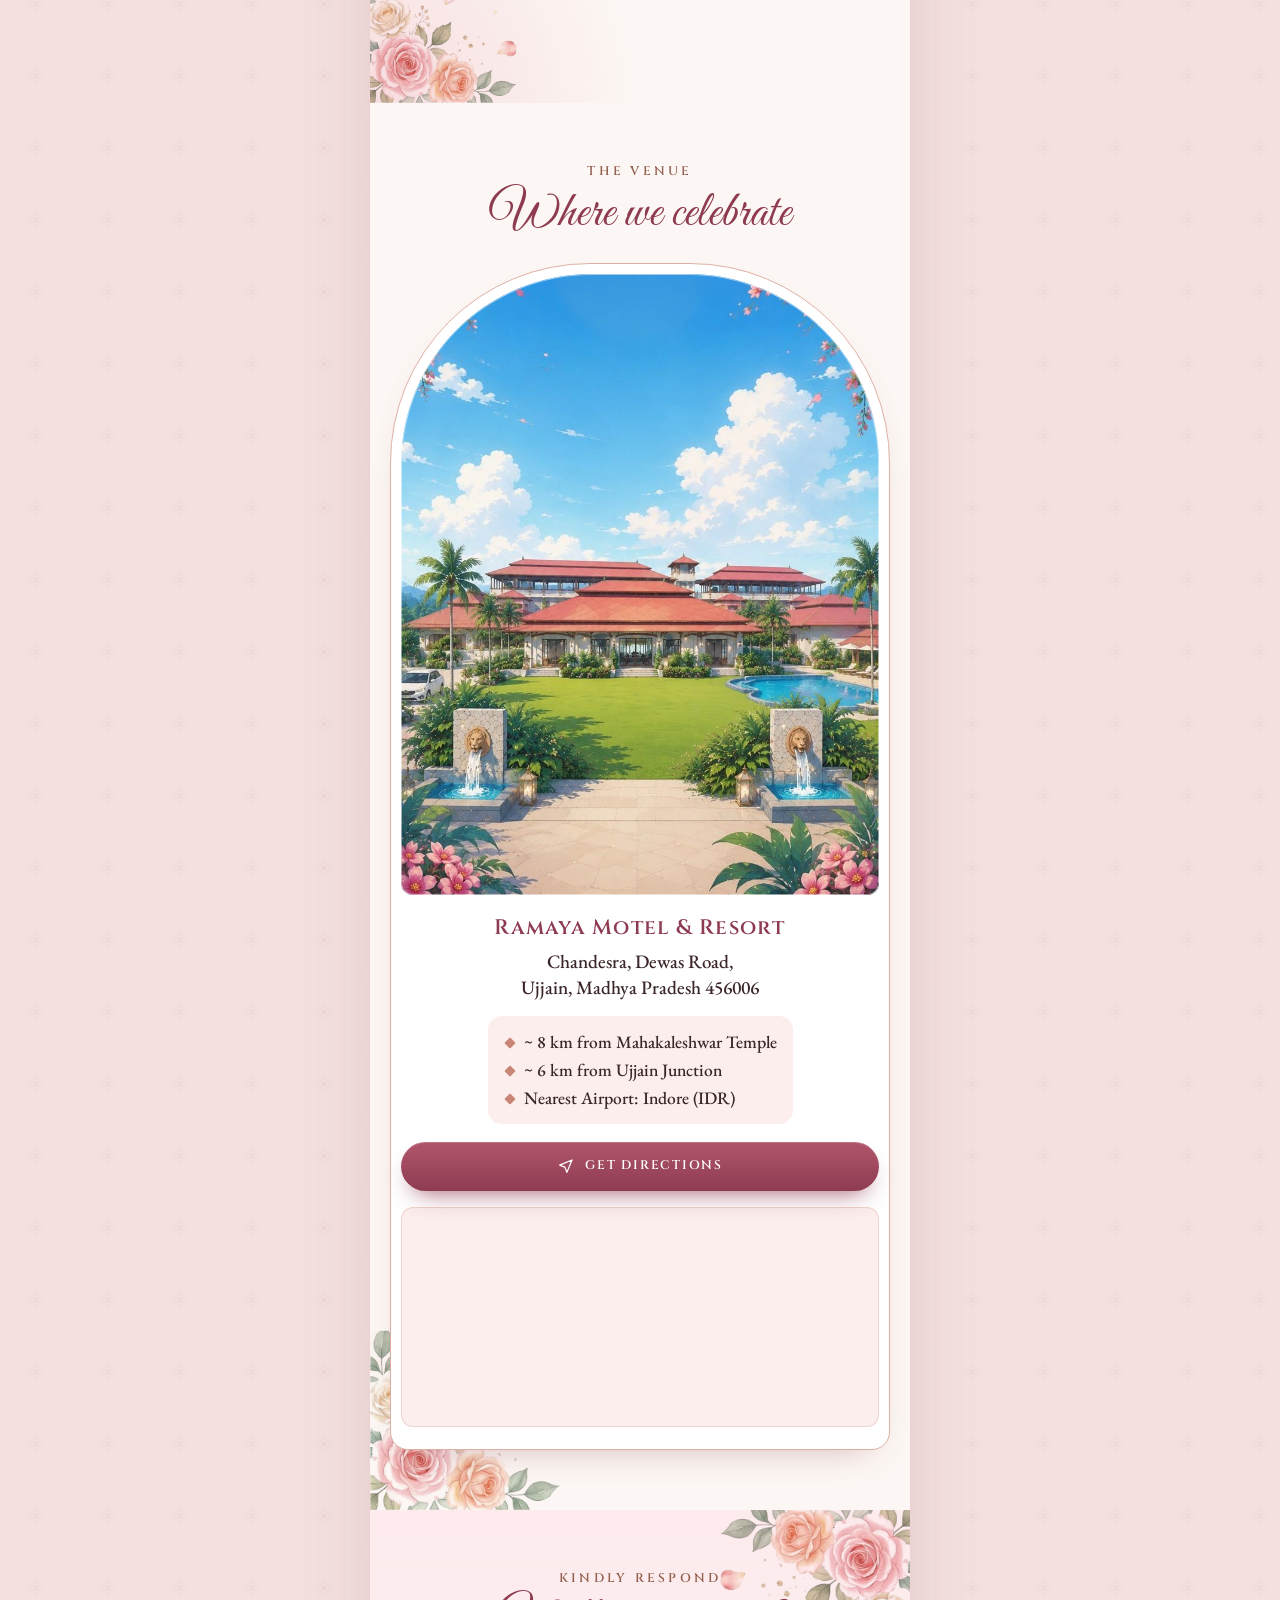
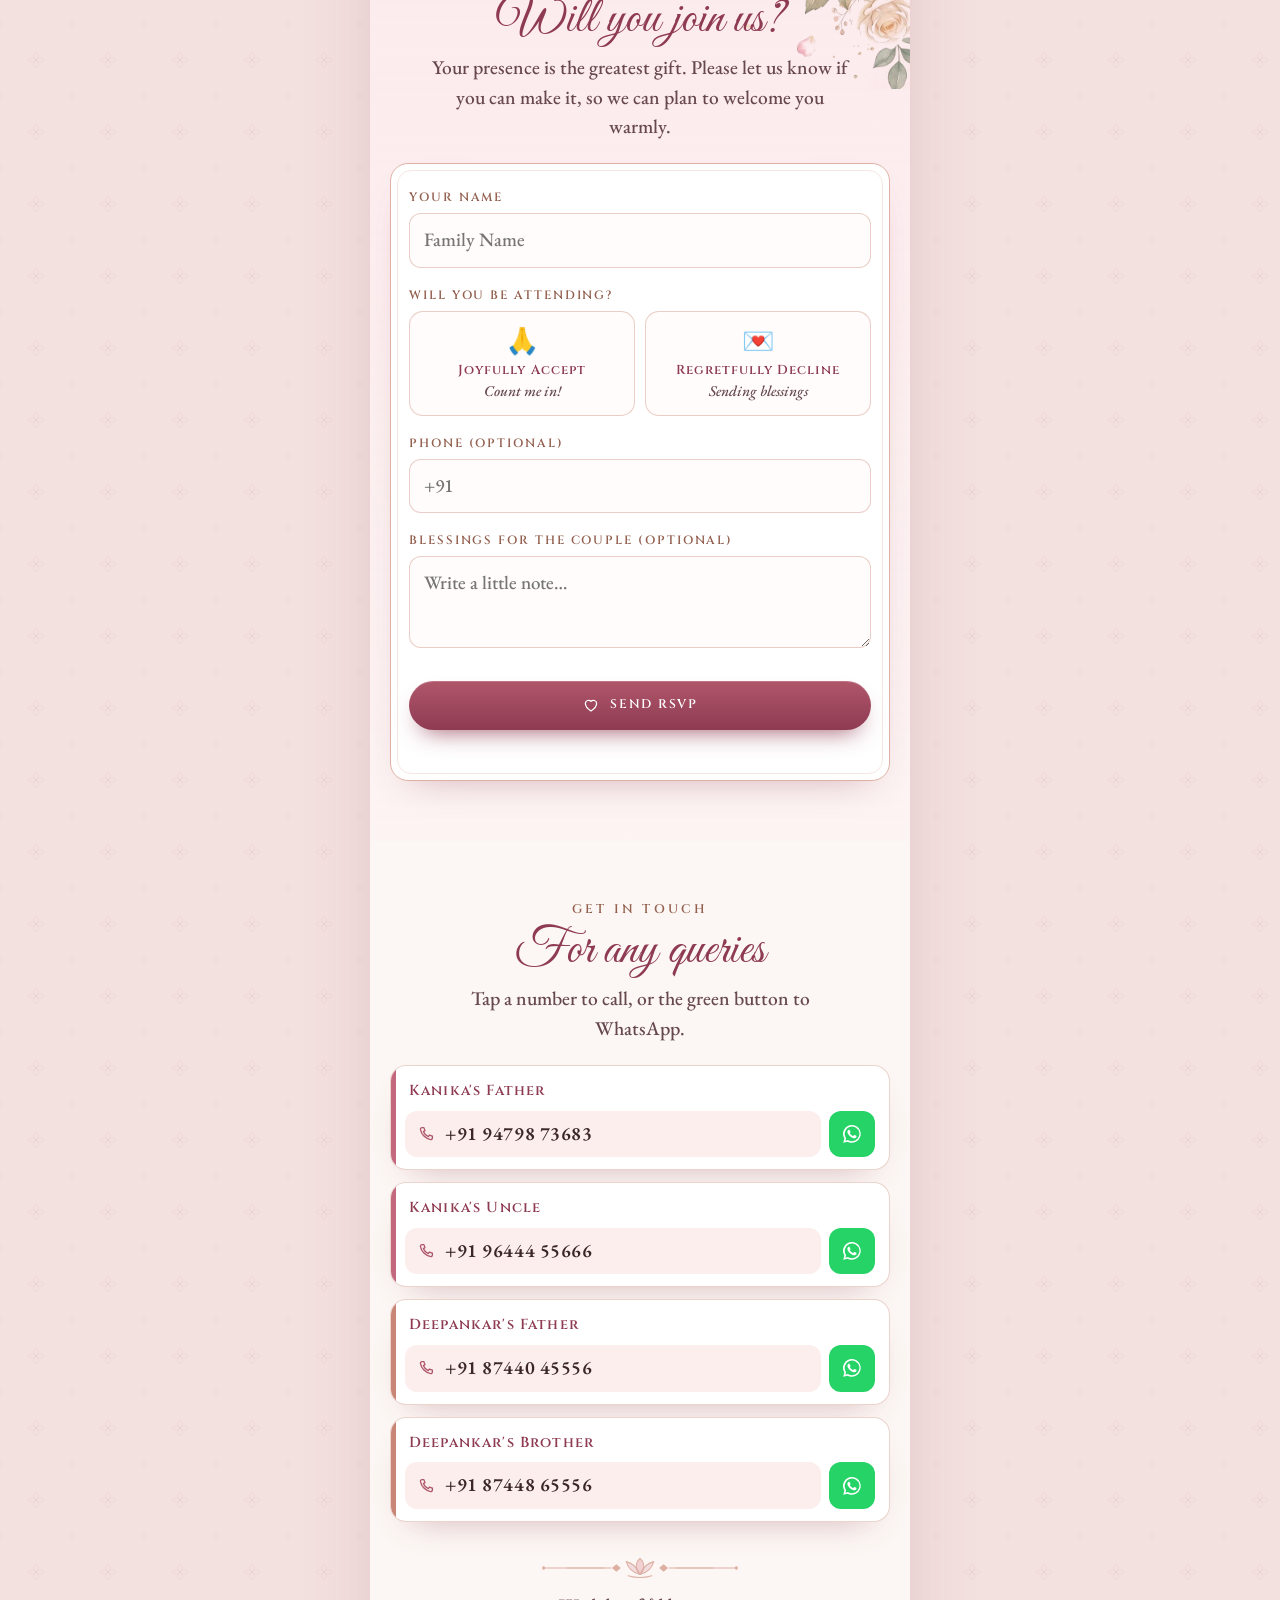
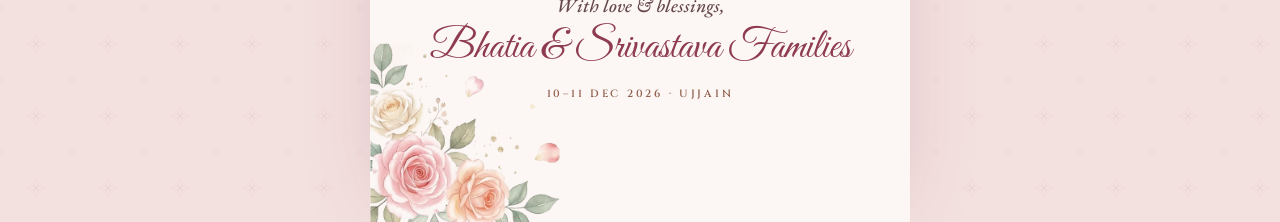
==== commit 6c64bdde: "Update gate-names to use spans and italics" ====
--- a/index.html
+++ b/index.html
@@ -61,7 +61,7 @@
   <div class="gate-content">
     <p class="deva">॥ शुभ विवाह ॥</p>
     <div class="seal"><span>K&amp;D</span></div>
-    <p class="gate-names">KANIKA &nbsp;·&nbsp; DEEPANKAR</p>
+    <p class="gate-names"><span>KANIKA</span><i>·</i><span>DEEPANKAR</span></p>
     <p class="gate-guest" id="guestLine"><em>You are cordially invited</em></p>
     <button class="open-btn" id="openBtn">Open Invitation</button>
   </div>
--- a/styles.css
+++ b/styles.css
@@ -141,7 +141,7 @@
 .person .n { display: block; font-family: var(--f-script); font-size: clamp(44px, calc(7 * var(--vh)), 66px); line-height: 1; color: var(--leaf); font-weight: 400; }
 .lineage { font-family: var(--f-serif); font-weight: 600; font-size: clamp(13.5px, calc(2.05 * var(--vh)), 16px); line-height: 1.26; color: var(--muted); margin-top: 2px; text-wrap: balance; }
 .lineage span { display: block; }
-.names .amp { display: block; font-family: var(--f-script); font-size: clamp(32px, calc(4.8 * var(--vh)), 42px); color: var(--marigold); line-height: 1; margin: clamp(2px, calc(.8 * var(--vh)), 8px) 0 clamp(0px, calc(.3 * var(--vh)), 4px); }
+.names .amp { display: block; font-family: var(--f-script); font-size: clamp(32px, calc(4.8 * var(--vh)), 42px); color: var(--marigold); line-height: 1; margin: clamp(10px, calc(1.6 * var(--vh)), 16px) 0 clamp(4px, calc(.8 * var(--vh)), 8px); }
 .arch .divider { margin: clamp(6px, calc(1.4 * var(--vh)), 14px) auto clamp(4px, calc(1 * var(--vh)), 10px); width: 180px; height: 20px; }
 .hero-days { font-size: clamp(15px, calc(2.2 * var(--vh)), 17px); font-style: italic; color: var(--muted); line-height: 1.2; }
 .hero-date { font-family: var(--f-display); font-weight: 600; color: var(--maroon); font-size: clamp(17px, calc(2.8 * var(--vh)), 22px); letter-spacing: .1em; line-height: 1.3; }
@@ -421,7 +421,7 @@
 }
 .tl-day { display: flex; flex-direction: column; align-items: center; width: fit-content; margin: 22px auto 6px; padding: 6px 14px 4px; border-radius: 16px; background: var(--ivory); }
 .tl-date { margin-top: 4px; font-style: italic; font-weight: 600; font-size: 17px; color: var(--muted); }
-.tl-row { position: relative; display: grid; grid-template-columns: 1fr 1fr; gap: 16px; align-items: center; margin: 25px 0 30px; }
+.tl-row { position: relative; display: grid; grid-template-columns: 1fr 1fr; gap: 16px; align-items: center; margin: 30px 0 30px; }
 .tl-row::after { /* knot on the thread */
   content: ""; position: absolute; left: 50%; top: 50%; width: 9px; height: 9px; transform: translate(-50%, -50%) rotate(45deg);
   background: var(--marigold); box-shadow: 0 0 0 4px var(--ivory);
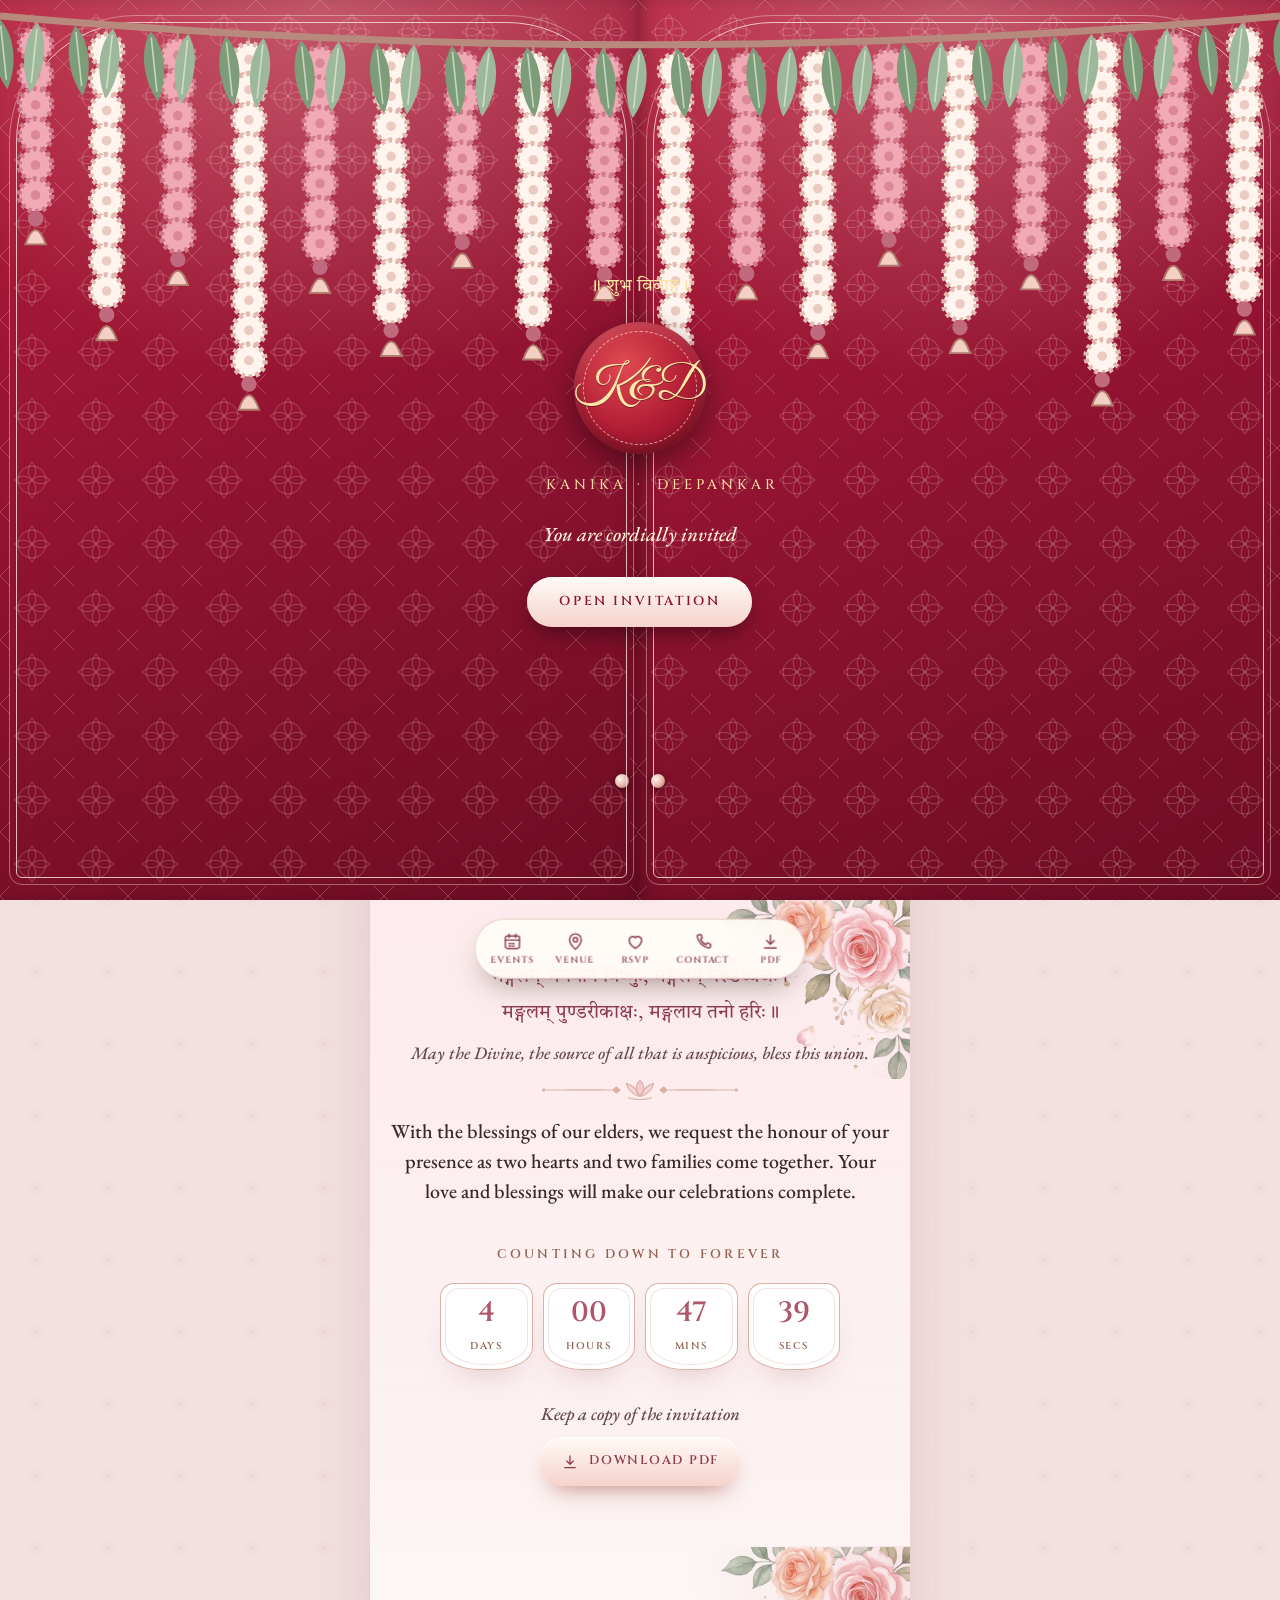
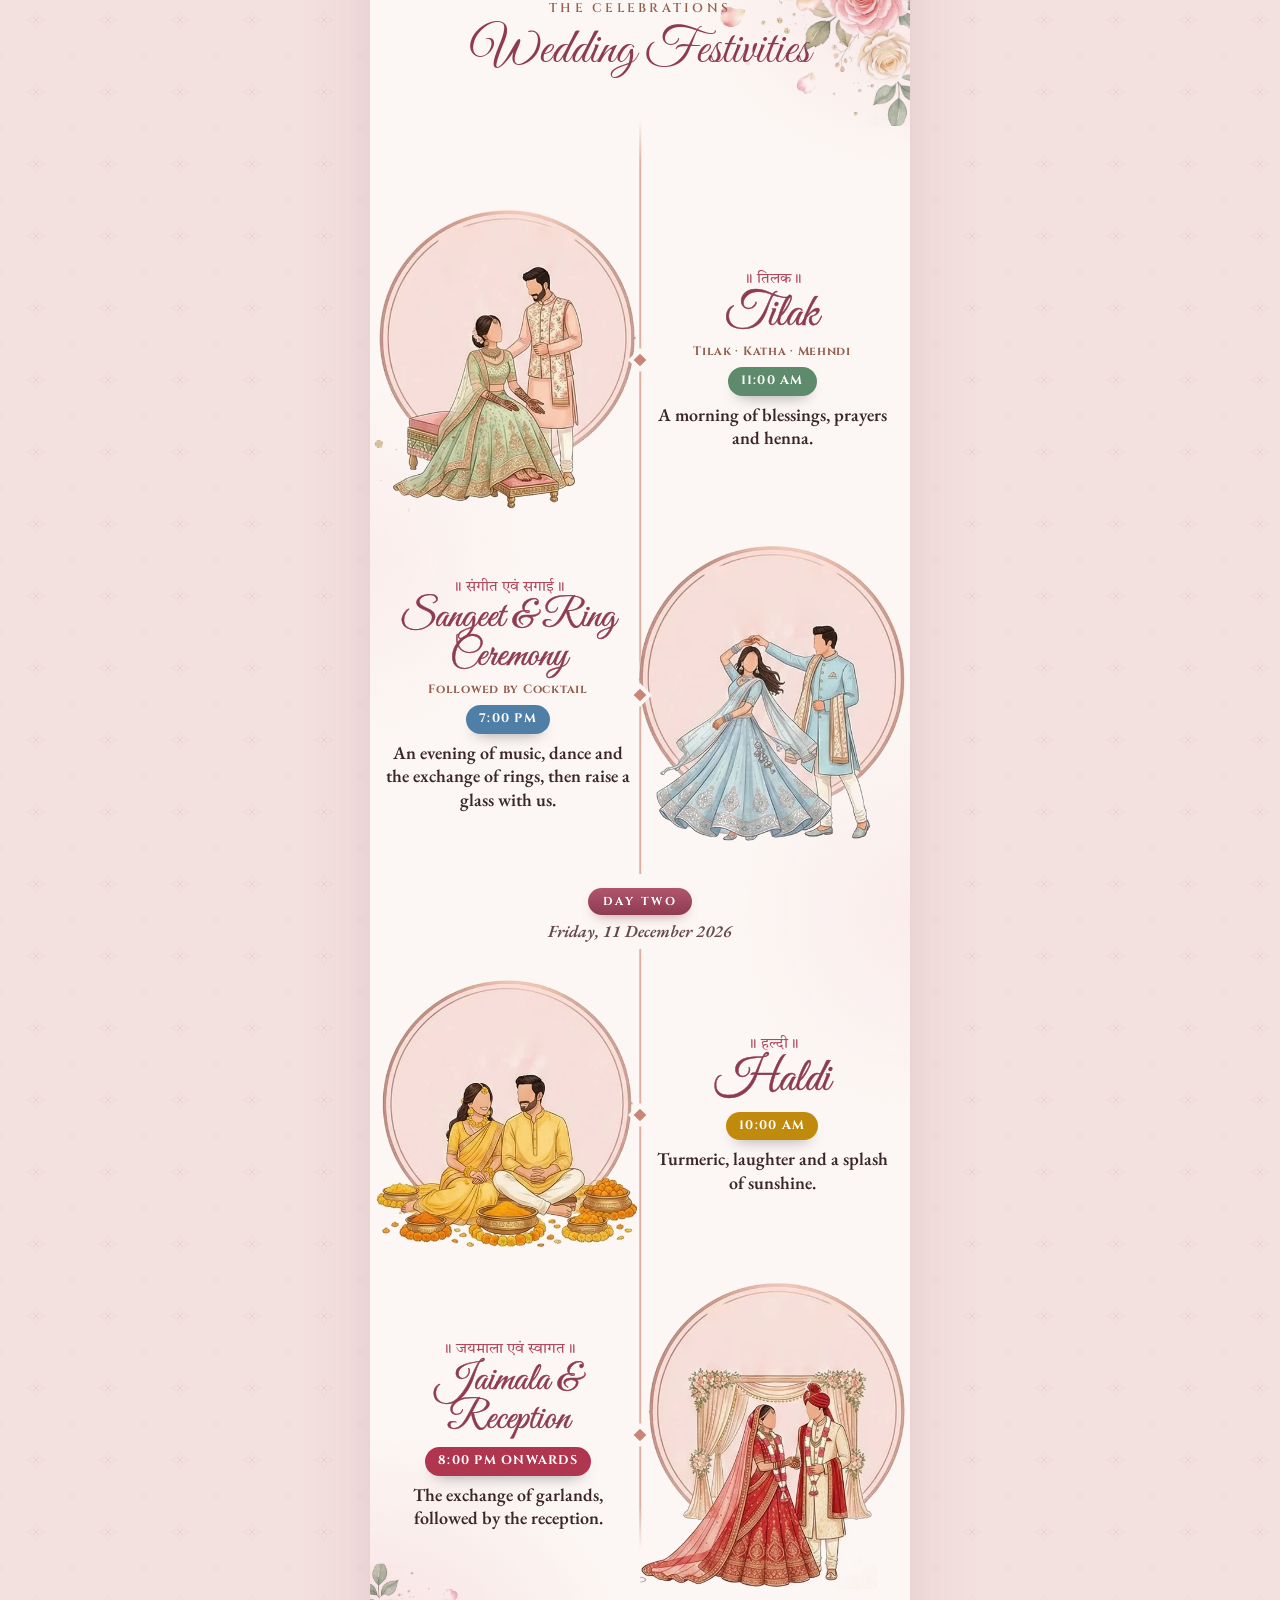
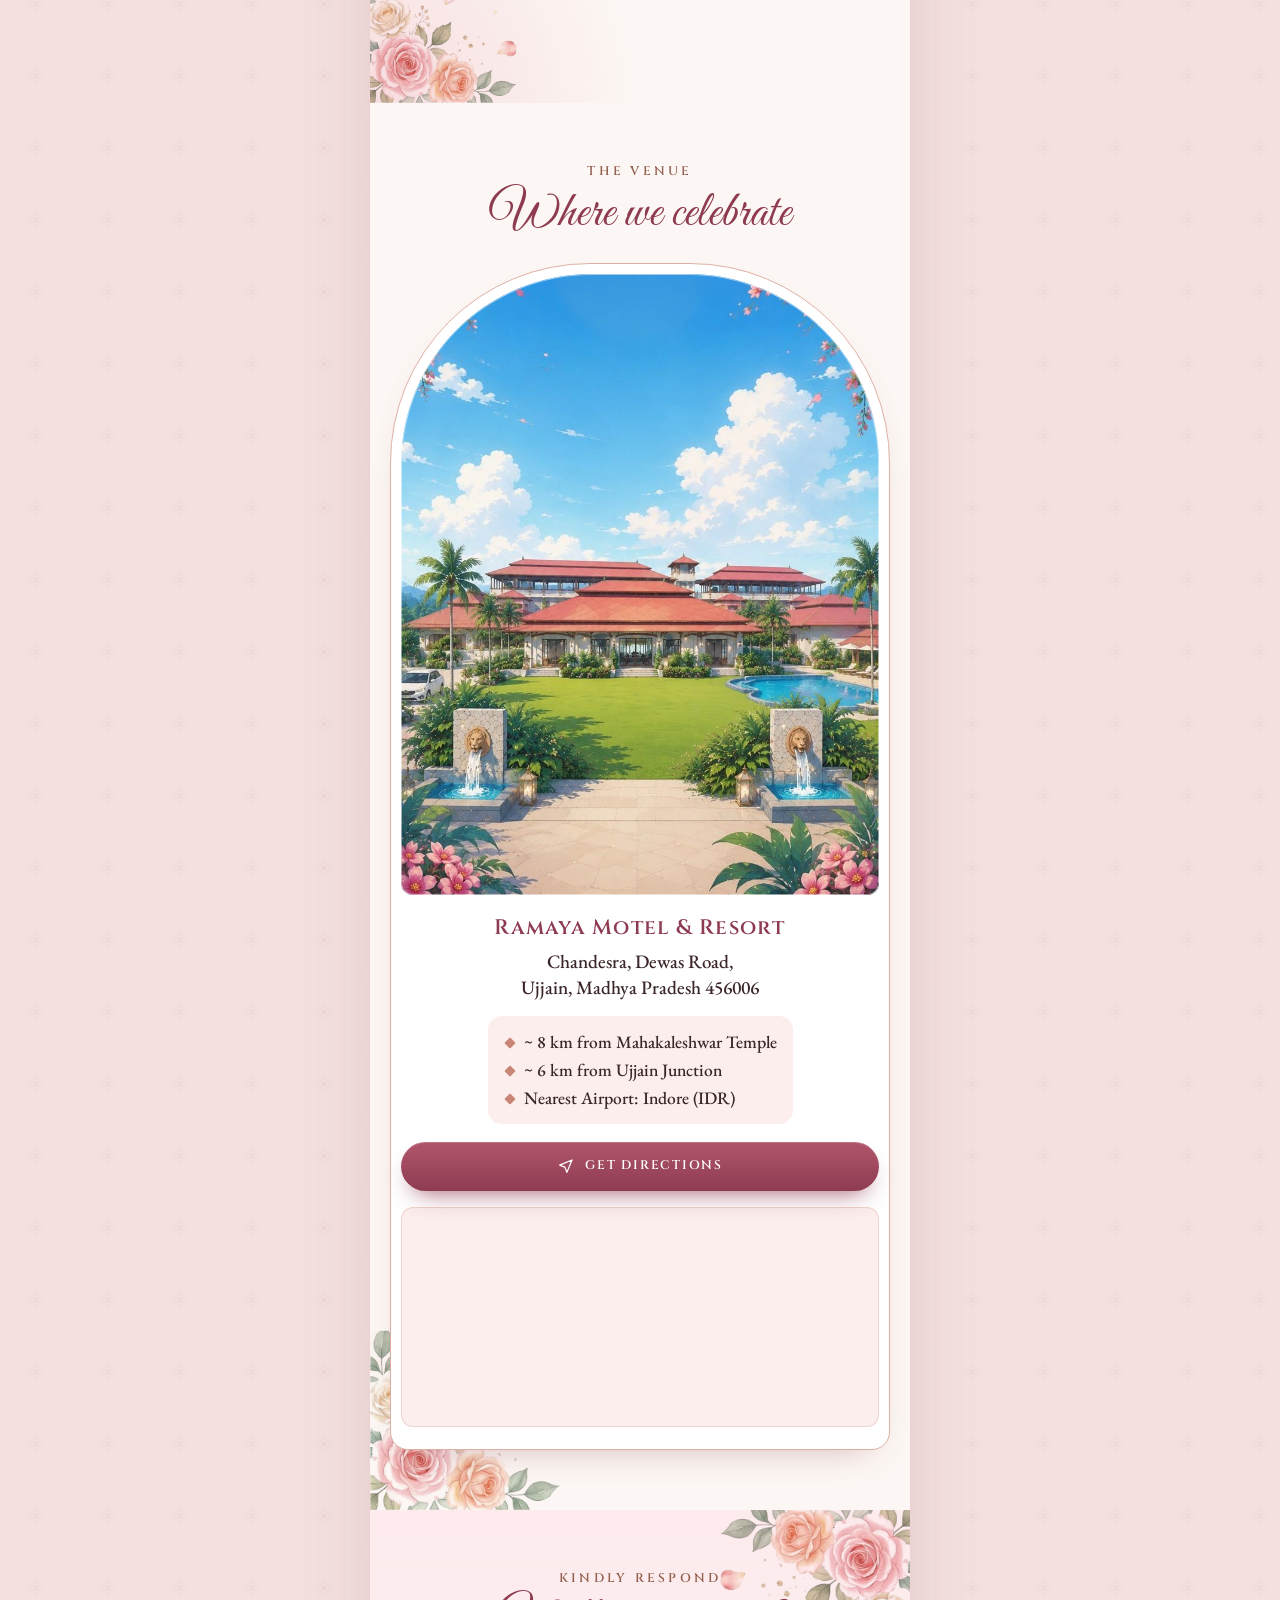
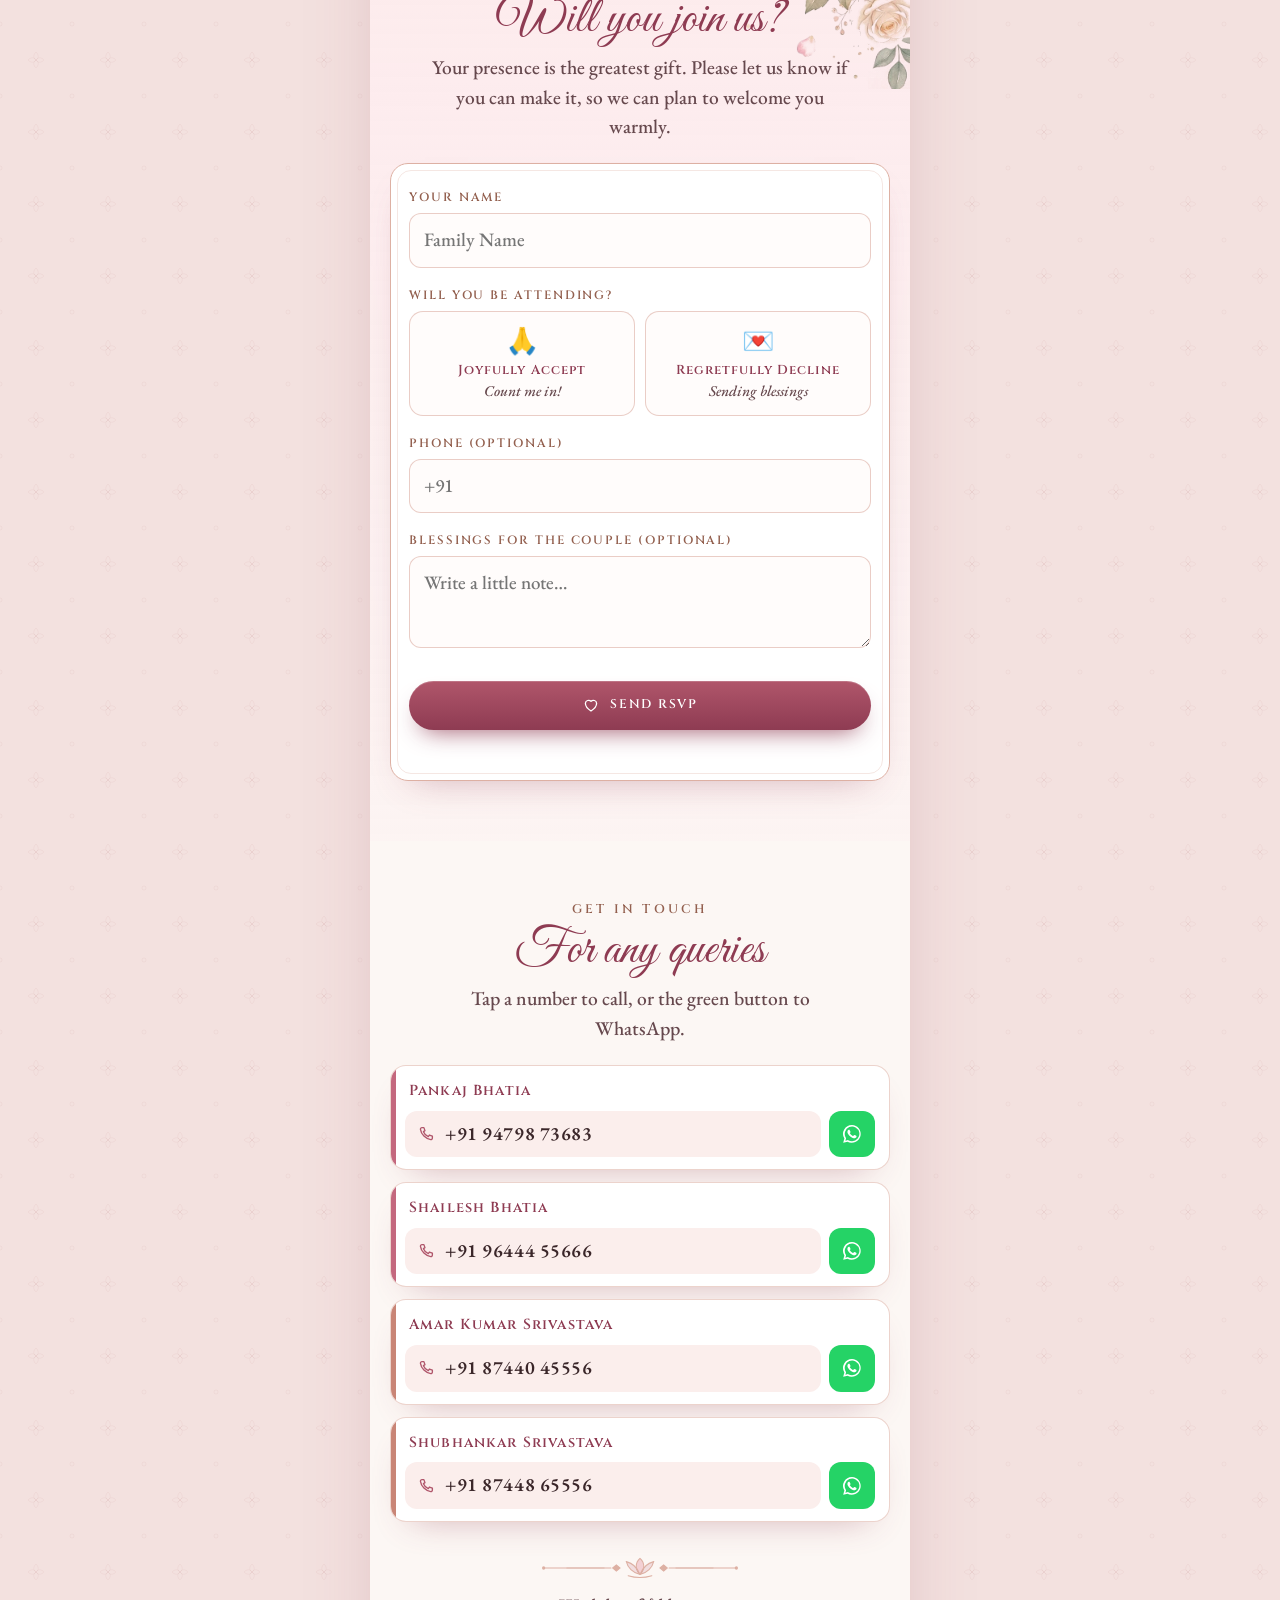
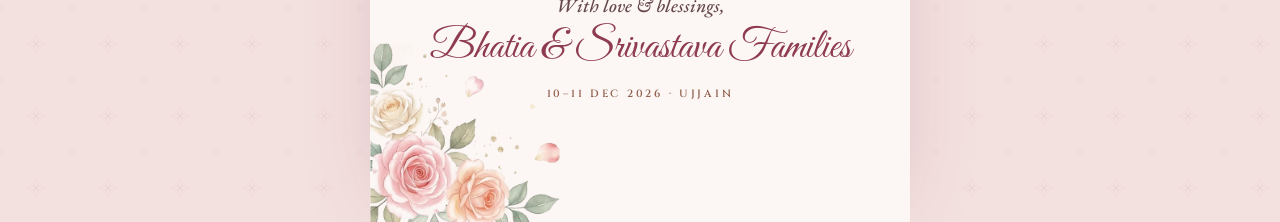
==== commit 2a6e3023: "Update stylesheet version in index.html" ====
--- a/index.html
+++ b/index.html
@@ -21,7 +21,7 @@
   <link rel="preconnect" href="https://fonts.googleapis.com" />
   <link rel="preconnect" href="https://fonts.gstatic.com" crossorigin />
   <link href="https://fonts.googleapis.com/css2?family=Cinzel:wght@500;600;700&family=EB+Garamond:ital,wght@0,500;0,600;0,700;1,500;1,600&family=Great+Vibes&family=Tiro+Devanagari+Hindi&display=swap" rel="stylesheet" />
-  <link rel="stylesheet" href="styles.css?v=202611011522" />
+  <link rel="stylesheet" href="styles.css?v=202611151600" />
   <noscript><style>.gate{display:none}.reveal{opacity:1;transform:none}body.locked{overflow:auto;height:auto}</style></noscript>
 </head>
 <body class="locked" data-side="bride" data-base="">
--- a/styles.css
+++ b/styles.css
@@ -94,7 +94,9 @@
 }
 .seal::before { content: ""; position: absolute; inset: 9px; border-radius: 50%; border: 1.5px dashed rgba(255, 240, 234, .65); }
 .seal span { font-family: var(--f-script); font-size: 46px; color: #ffe7a8; line-height: 1; text-shadow: 0 1px 0 rgba(0, 0, 0, .35); }
-.gate-names { font-family: var(--f-display); font-weight: 500; letter-spacing: .28em; font-size: 14px; margin-top: 10px; color: #fbe3a6; }
+.gate-names { display: grid; grid-template-columns: 1fr auto 1fr; align-items: center; width: 100%; font-family: var(--f-display); font-weight: 500; letter-spacing: .28em; font-size: 14px; margin-top: 10px; color: #fbe3a6; }
+.gate-names span:first-child { text-align: right; margin-right: -.28em; }
+.gate-names i { font-style: normal; padding: 0 14px; }
 .open-btn {
   margin-top: 28px; padding: 15px 32px; border-radius: 999px;
   font-family: var(--f-display); font-weight: 600; letter-spacing: .2em; font-size: 13px; text-transform: uppercase;
@@ -284,7 +286,7 @@
   .cap-text { font-size: 13.5px; line-height: 1.45; }
   .arch .invite { font-size: 15.5px; }
   .person .n { font-size: 40px; }
-  .names .amp { font-size: 28px; margin: 0; }
+  .names .amp { font-size: 28px; margin: 8px 0 2px; }
   .lineage { font-size: 12.5px; line-height: 1.22; }
   .hero-days { display: none; }
   .arch .divider { margin: 4px auto 2px; height: 16px; }
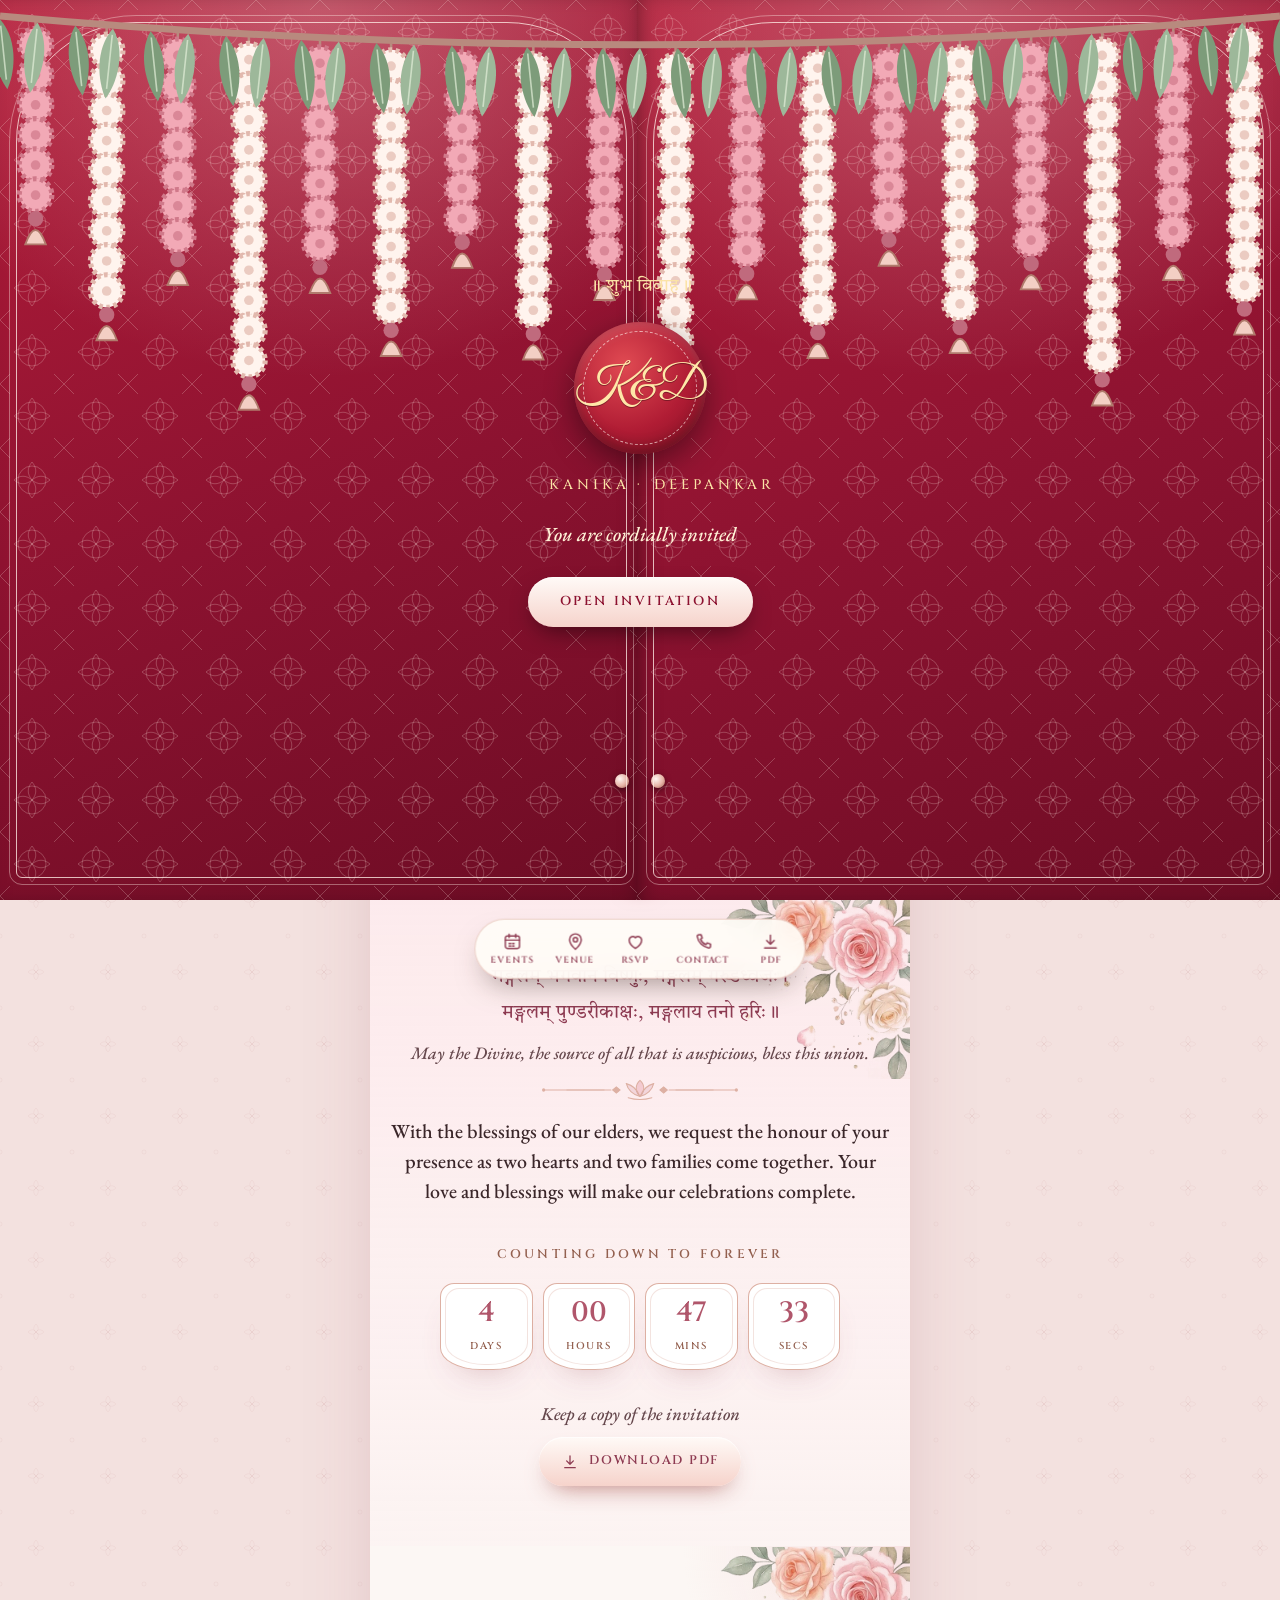
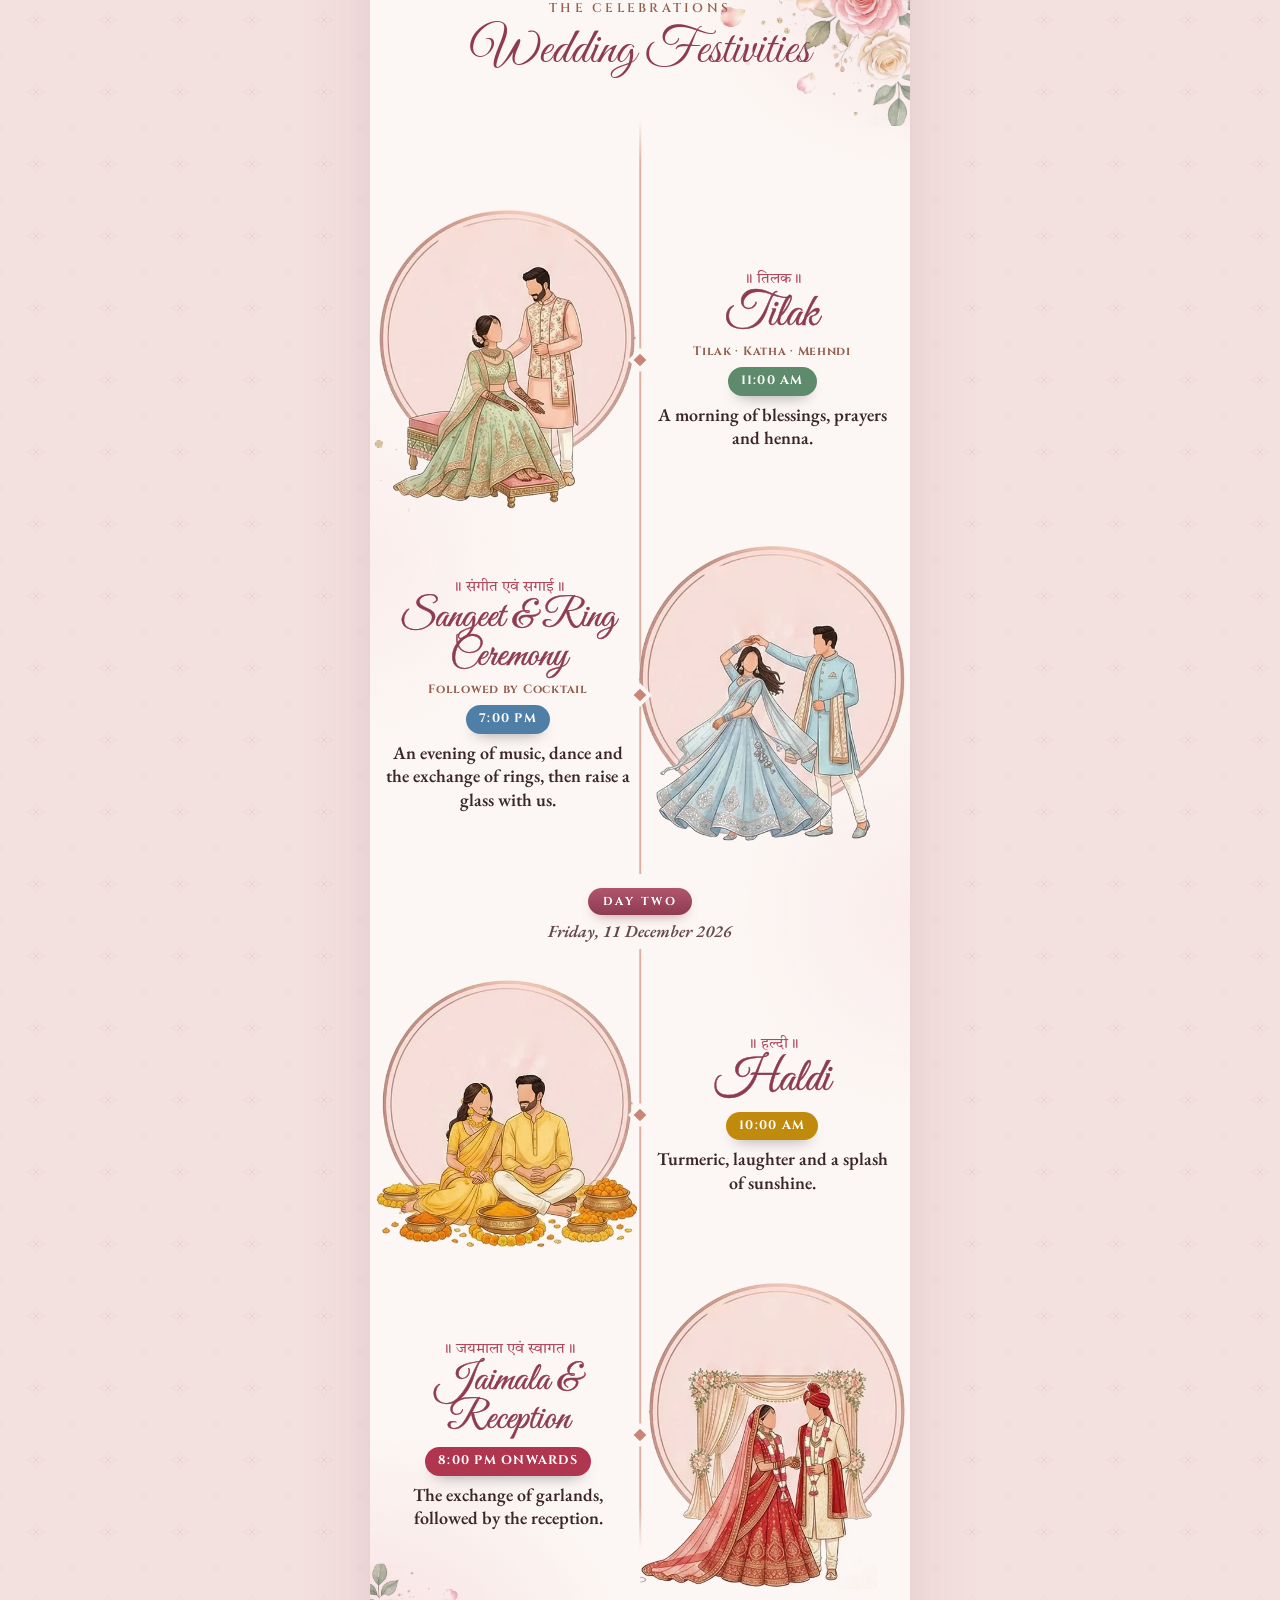
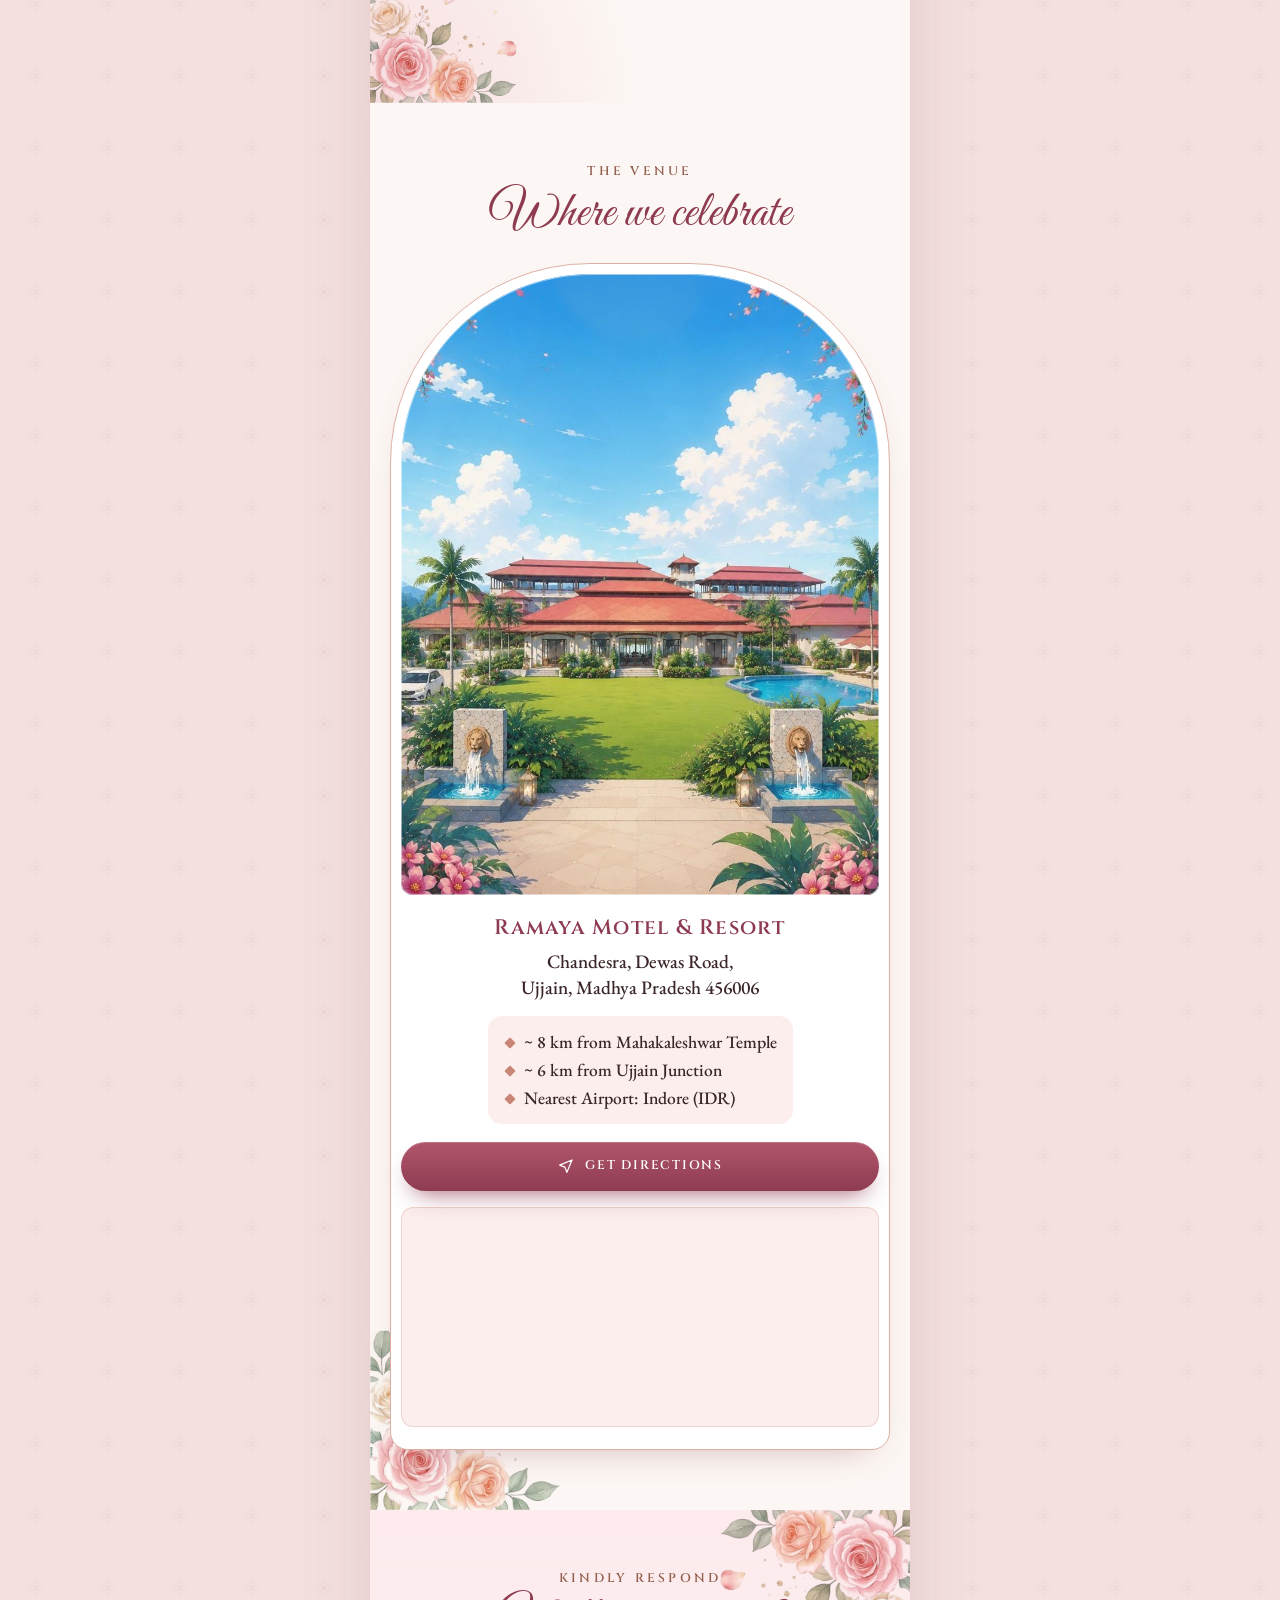
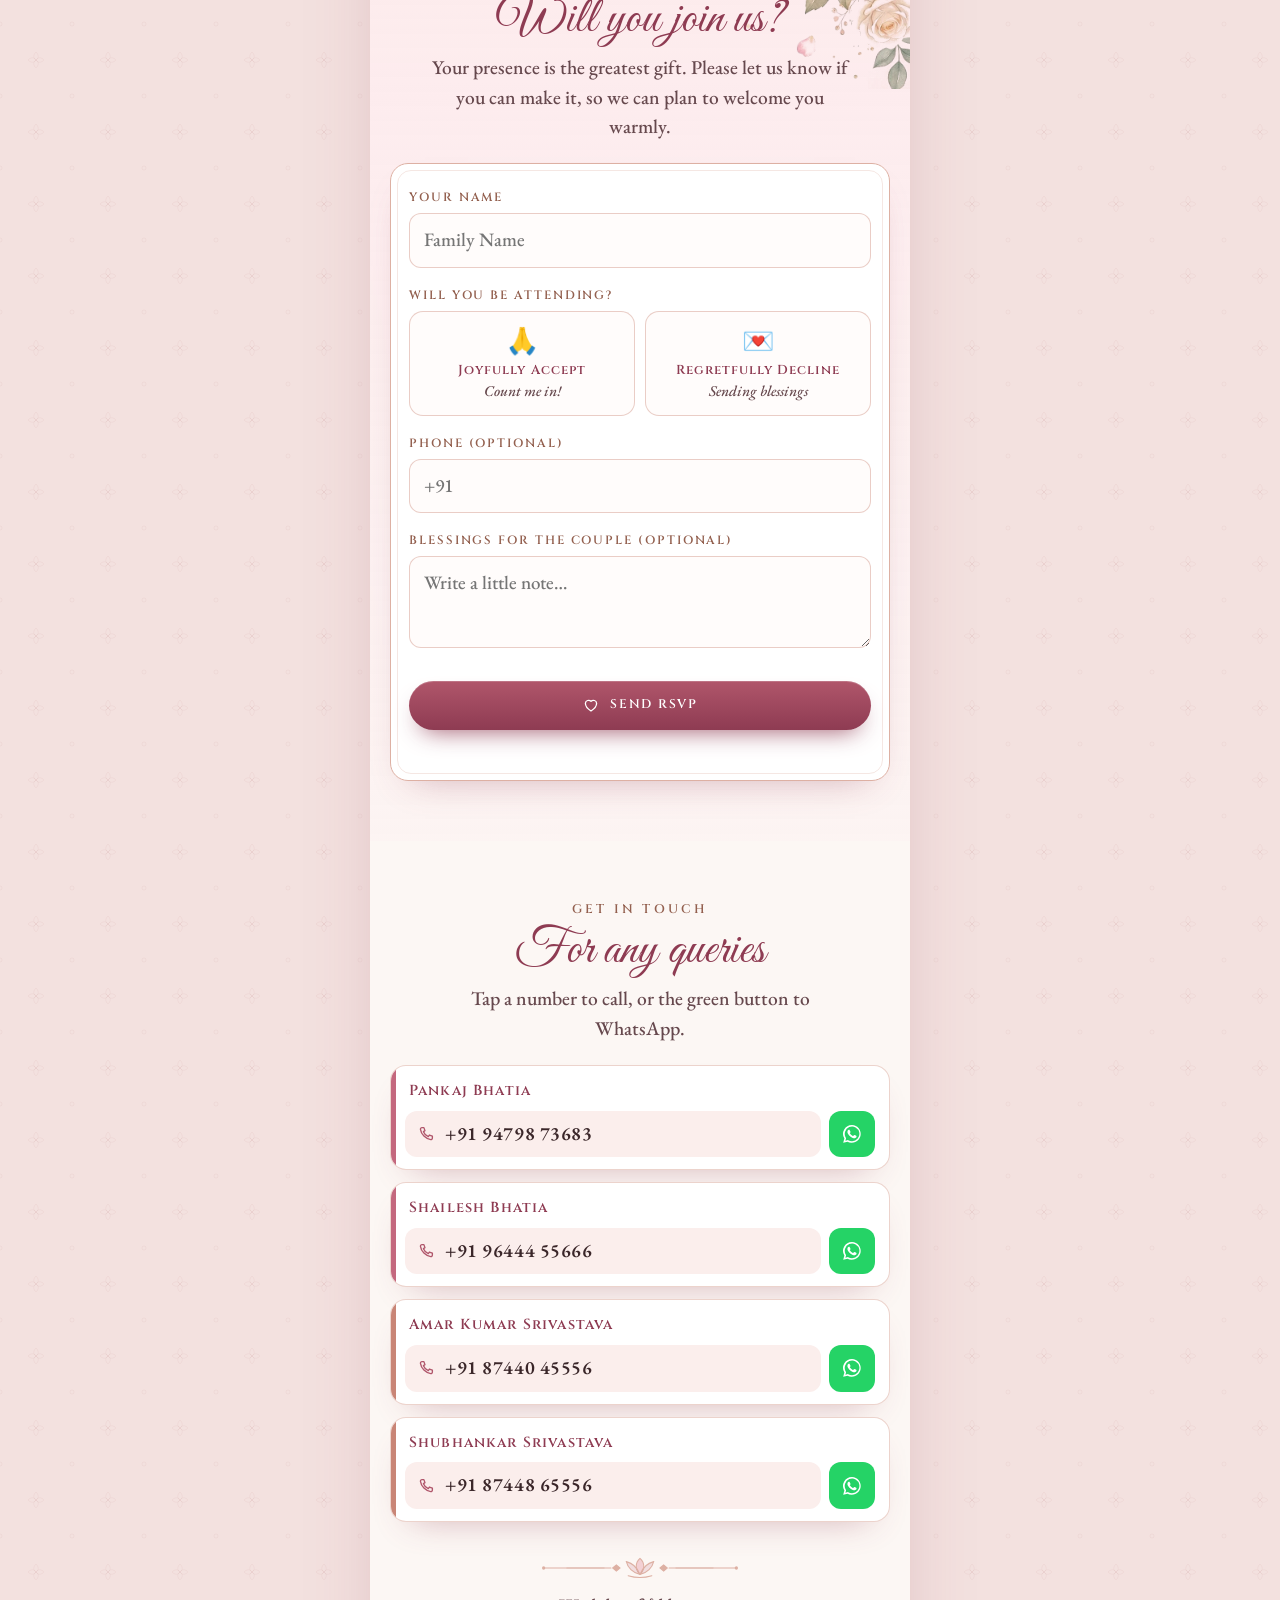
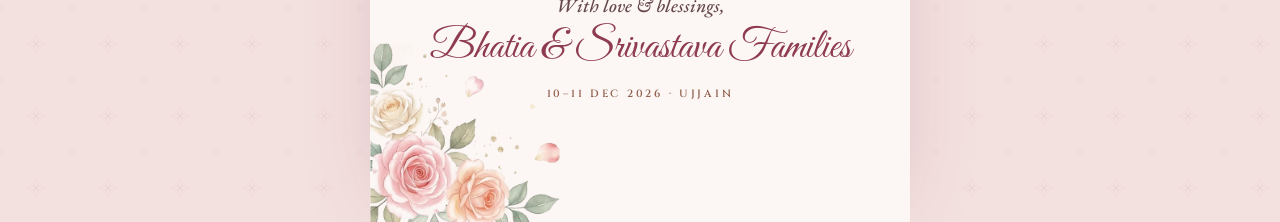
==== commit cb95d1ce: "changes grrom" ====
--- a/index.html
+++ b/index.html
@@ -21,7 +21,7 @@
   <link rel="preconnect" href="https://fonts.googleapis.com" />
   <link rel="preconnect" href="https://fonts.gstatic.com" crossorigin />
   <link href="https://fonts.googleapis.com/css2?family=Cinzel:wght@500;600;700&family=EB+Garamond:ital,wght@0,500;0,600;0,700;1,500;1,600&family=Great+Vibes&family=Tiro+Devanagari+Hindi&display=swap" rel="stylesheet" />
-  <link rel="stylesheet" href="styles.css?v=202611151600" />
+  <link rel="stylesheet" href="styles.css?v=202611151435" />
   <noscript><style>.gate{display:none}.reveal{opacity:1;transform:none}body.locked{overflow:auto;height:auto}</style></noscript>
 </head>
 <body class="locked" data-side="bride" data-base="">
@@ -92,9 +92,9 @@
         <p class="with">Together with our families</p>
         <p class="invite">we joyfully invite you to the wedding of</p>
         <h1 class="names">
-          <div class="person"><span class="n">Kanika</span><p class="lineage"><span>Granddaughter of<br />Late&nbsp;Shri&nbsp;Shyam&nbsp;Sunder &amp; Late&nbsp;Raj&nbsp;Bhatia</span><span>Daughter of Harshana&nbsp;&amp;&nbsp;Pankaj&nbsp;Bhatia</span>
+          <div class="person"><span class="n">Kanika</span><p class="lineage"><span>Granddaughter of<br />Late&nbsp;Shri&nbsp;Shyam&nbsp;Sunder &amp; Late&nbsp;Raj&nbsp;Bhatia</span><span>Daughter of Harshana&nbsp;&amp;&nbsp;Pankaj&nbsp;Bhatia</span></p></div>
           <span class="amp">&amp;</span>
-          <div class="person"><span class="n">Deepankar</span><p class="lineage"><span>Grandson of<br />Late&nbsp;Jogeshwer&nbsp;Prasad &amp; Late&nbsp;Nandni&nbsp;Devi</span><span>Son of Sangeeta&nbsp;&amp;&nbsp;Amar&nbsp;Kumar&nbsp;Srivastava</span>
+          <div class="person"><span class="n">Deepankar</span><p class="lineage"><span>Grandson of<br />Late&nbsp;Jogeshwer&nbsp;Prasad &amp; Late&nbsp;Nandni&nbsp;Devi</span><span>Son of Sangeeta&nbsp;&amp;&nbsp;Amar&nbsp;Kumar&nbsp;Srivastava</span></p></div>
         </h1>
         <svg class="divider" aria-hidden="true"><use href="#ornament" /></svg>
         <p class="hero-days">Thursday &amp; Friday</p>
@@ -262,6 +262,6 @@
   <a href="assets/Kanika-Deepankar-Wedding-Invitation.pdf" download><svg><use href="#u-down" /></svg>PDF</a>
 </nav>
 
-<script src="app.js?v=202611011522"></script>
+<script src="app.js?v=202611151435"></script>
 </body>
 </html>
--- a/styles.css
+++ b/styles.css
@@ -94,9 +94,12 @@
 }
 .seal::before { content: ""; position: absolute; inset: 9px; border-radius: 50%; border: 1.5px dashed rgba(255, 240, 234, .65); }
 .seal span { font-family: var(--f-script); font-size: 46px; color: #ffe7a8; line-height: 1; text-shadow: 0 1px 0 rgba(0, 0, 0, .35); }
-.gate-names { display: grid; grid-template-columns: 1fr auto 1fr; align-items: center; width: 100%; font-family: var(--f-display); font-weight: 500; letter-spacing: .28em; font-size: 14px; margin-top: 10px; color: #fbe3a6; }
-.gate-names span:first-child { text-align: right; margin-right: -.28em; }
-.gate-names i { font-style: normal; padding: 0 14px; }
+/* names sit either side of the seam between the doors: a zero-width box at the centre, each name hung off it */
+.gate-names { position: relative; width: 0; height: 1.5em; margin-top: 10px; font-family: var(--f-display); font-weight: 500; letter-spacing: .28em; font-size: 14px; line-height: 1.5; color: #fbe3a6; }
+.gate-names span { position: absolute; top: 0; white-space: nowrap; }
+.gate-names span:first-child { right: calc(14px - .28em); }
+.gate-names span:last-child { left: 14px; }
+.gate-names i { position: absolute; top: 0; left: 0; transform: translateX(-50%); font-style: normal; }
 .open-btn {
   margin-top: 28px; padding: 15px 32px; border-radius: 999px;
   font-family: var(--f-display); font-weight: 600; letter-spacing: .2em; font-size: 13px; text-transform: uppercase;
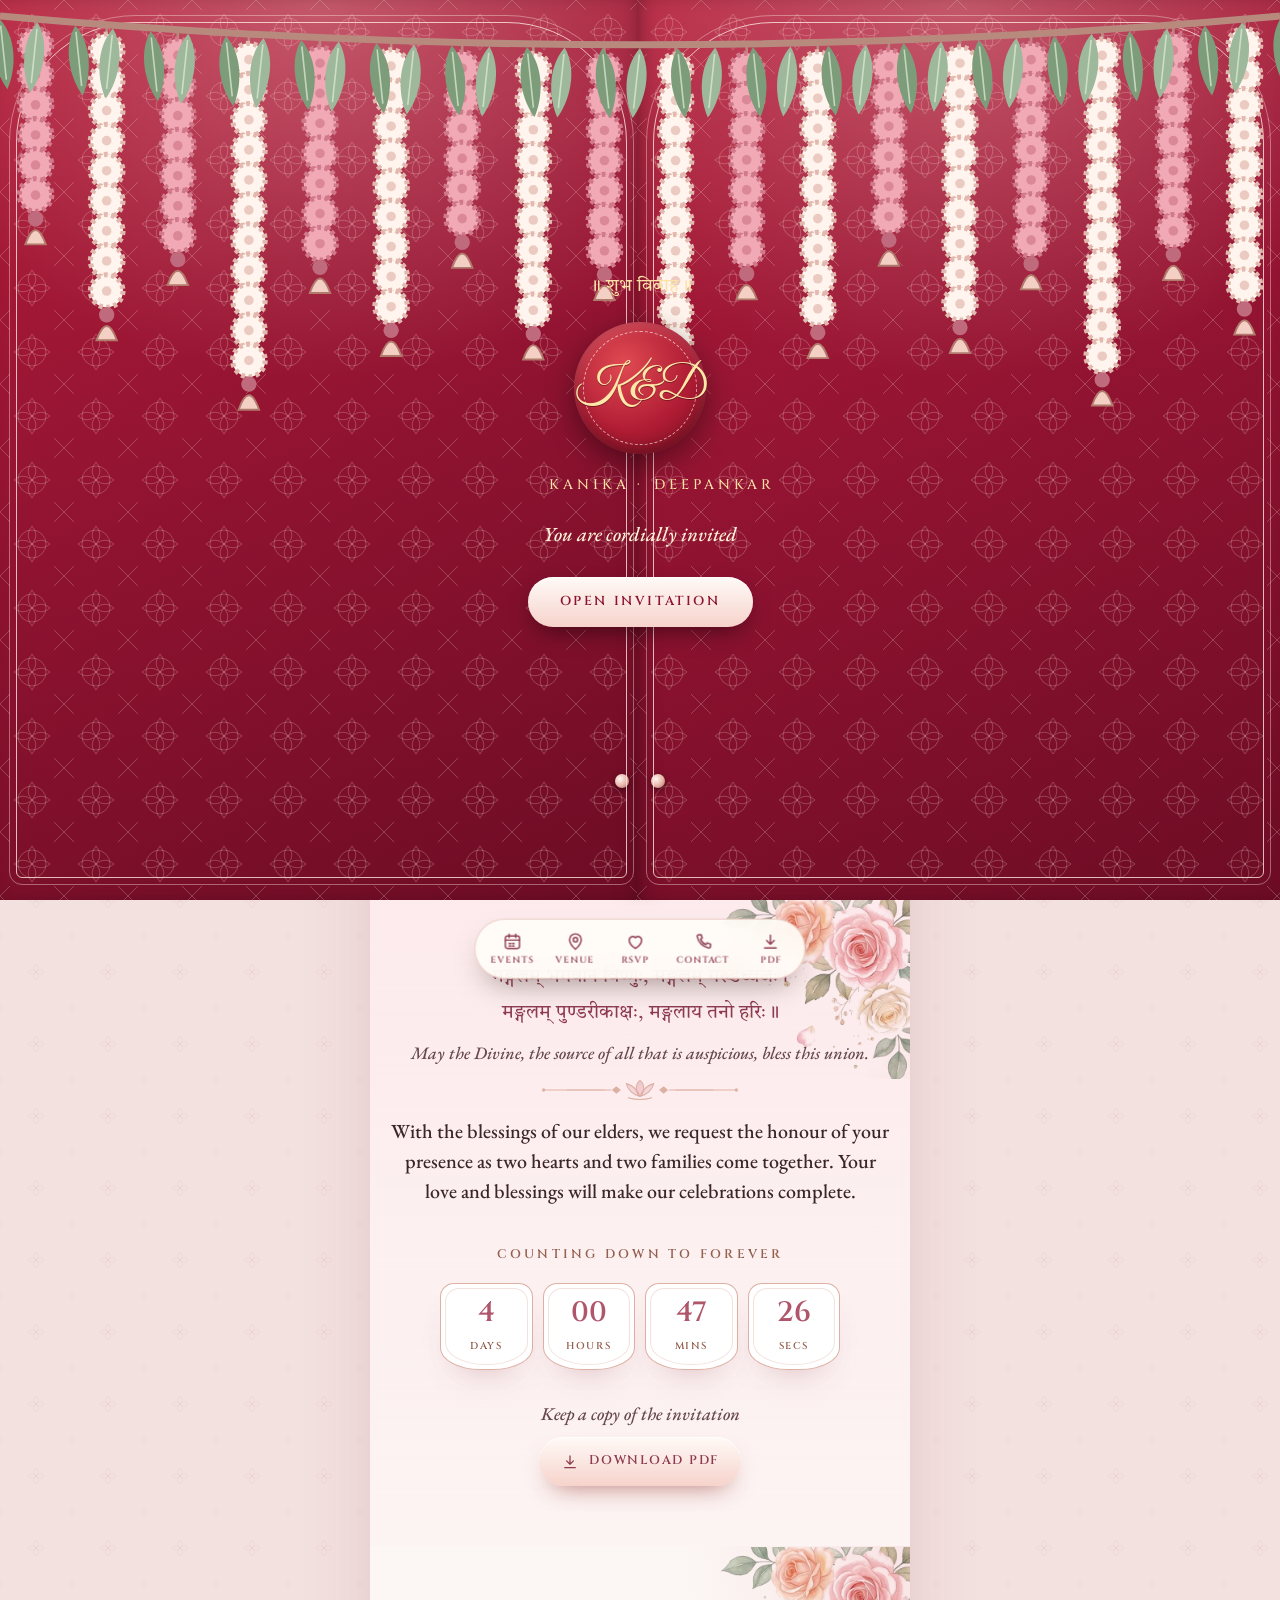
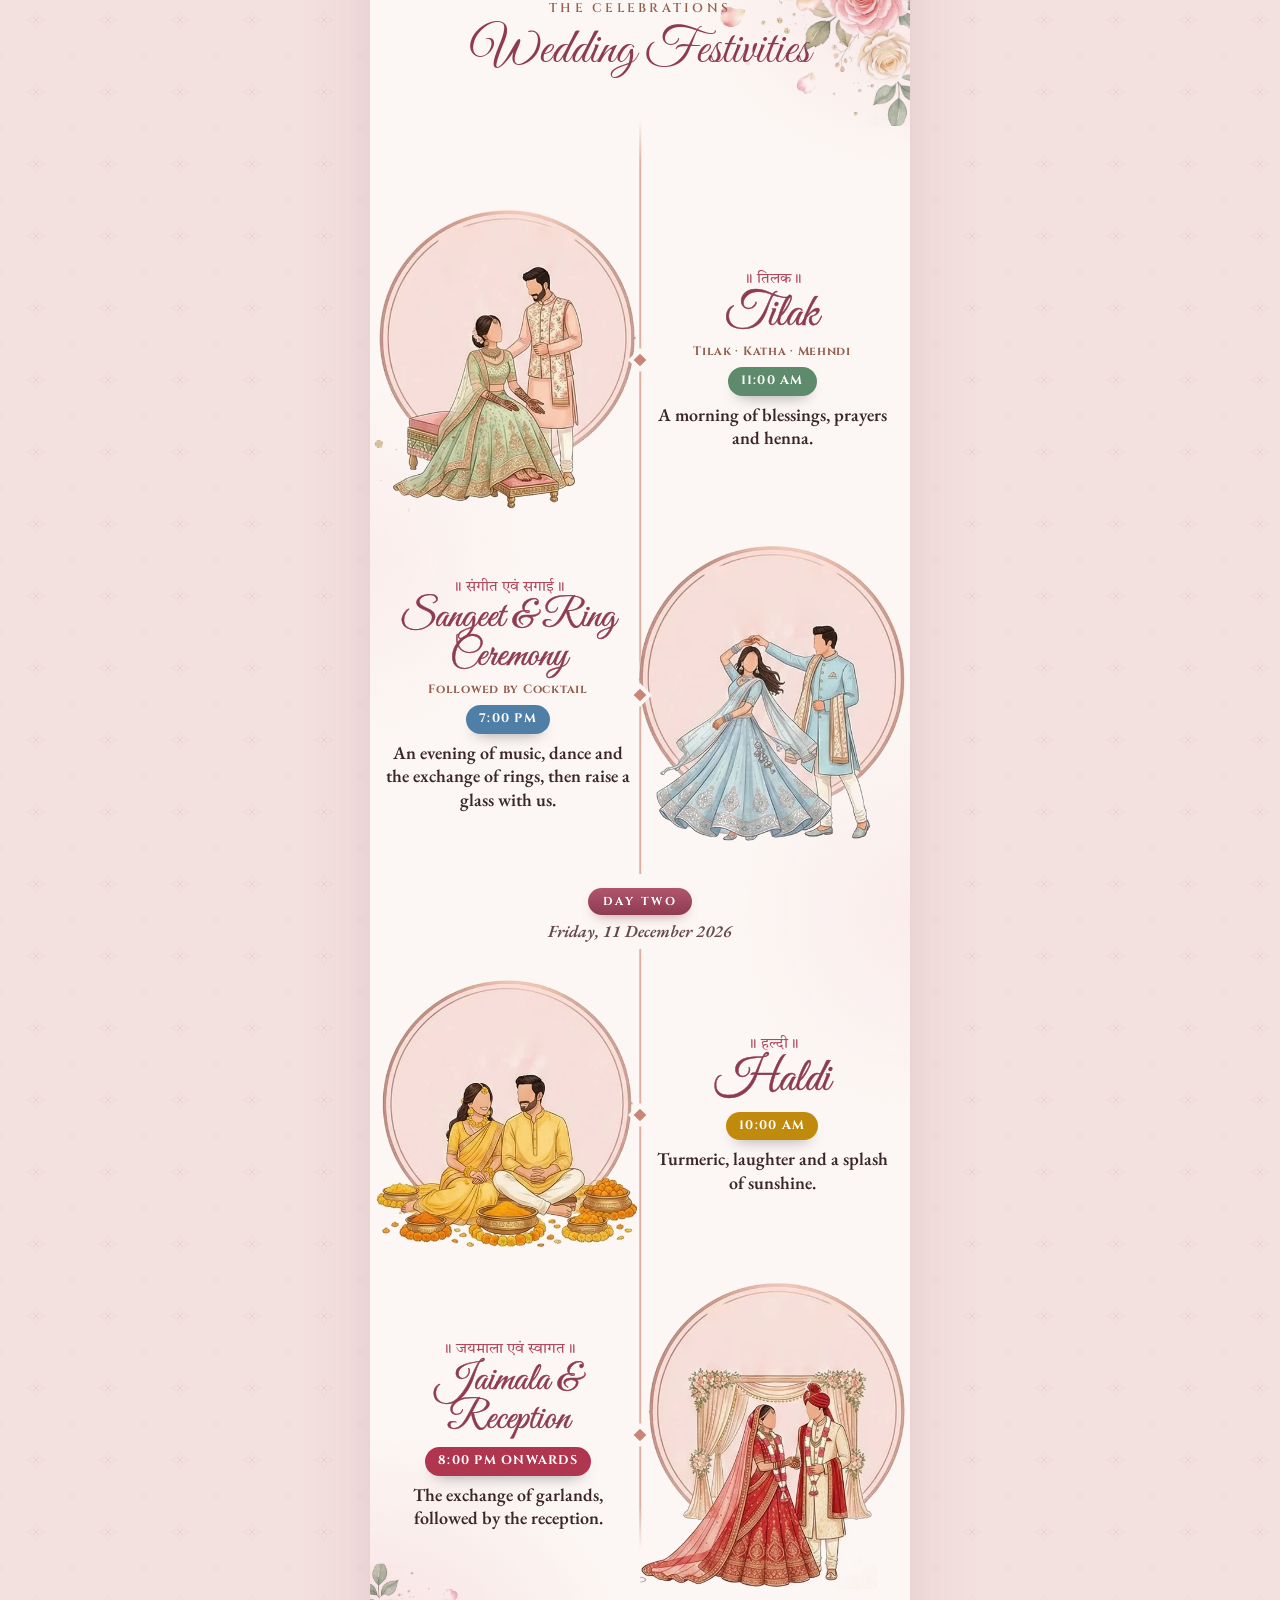
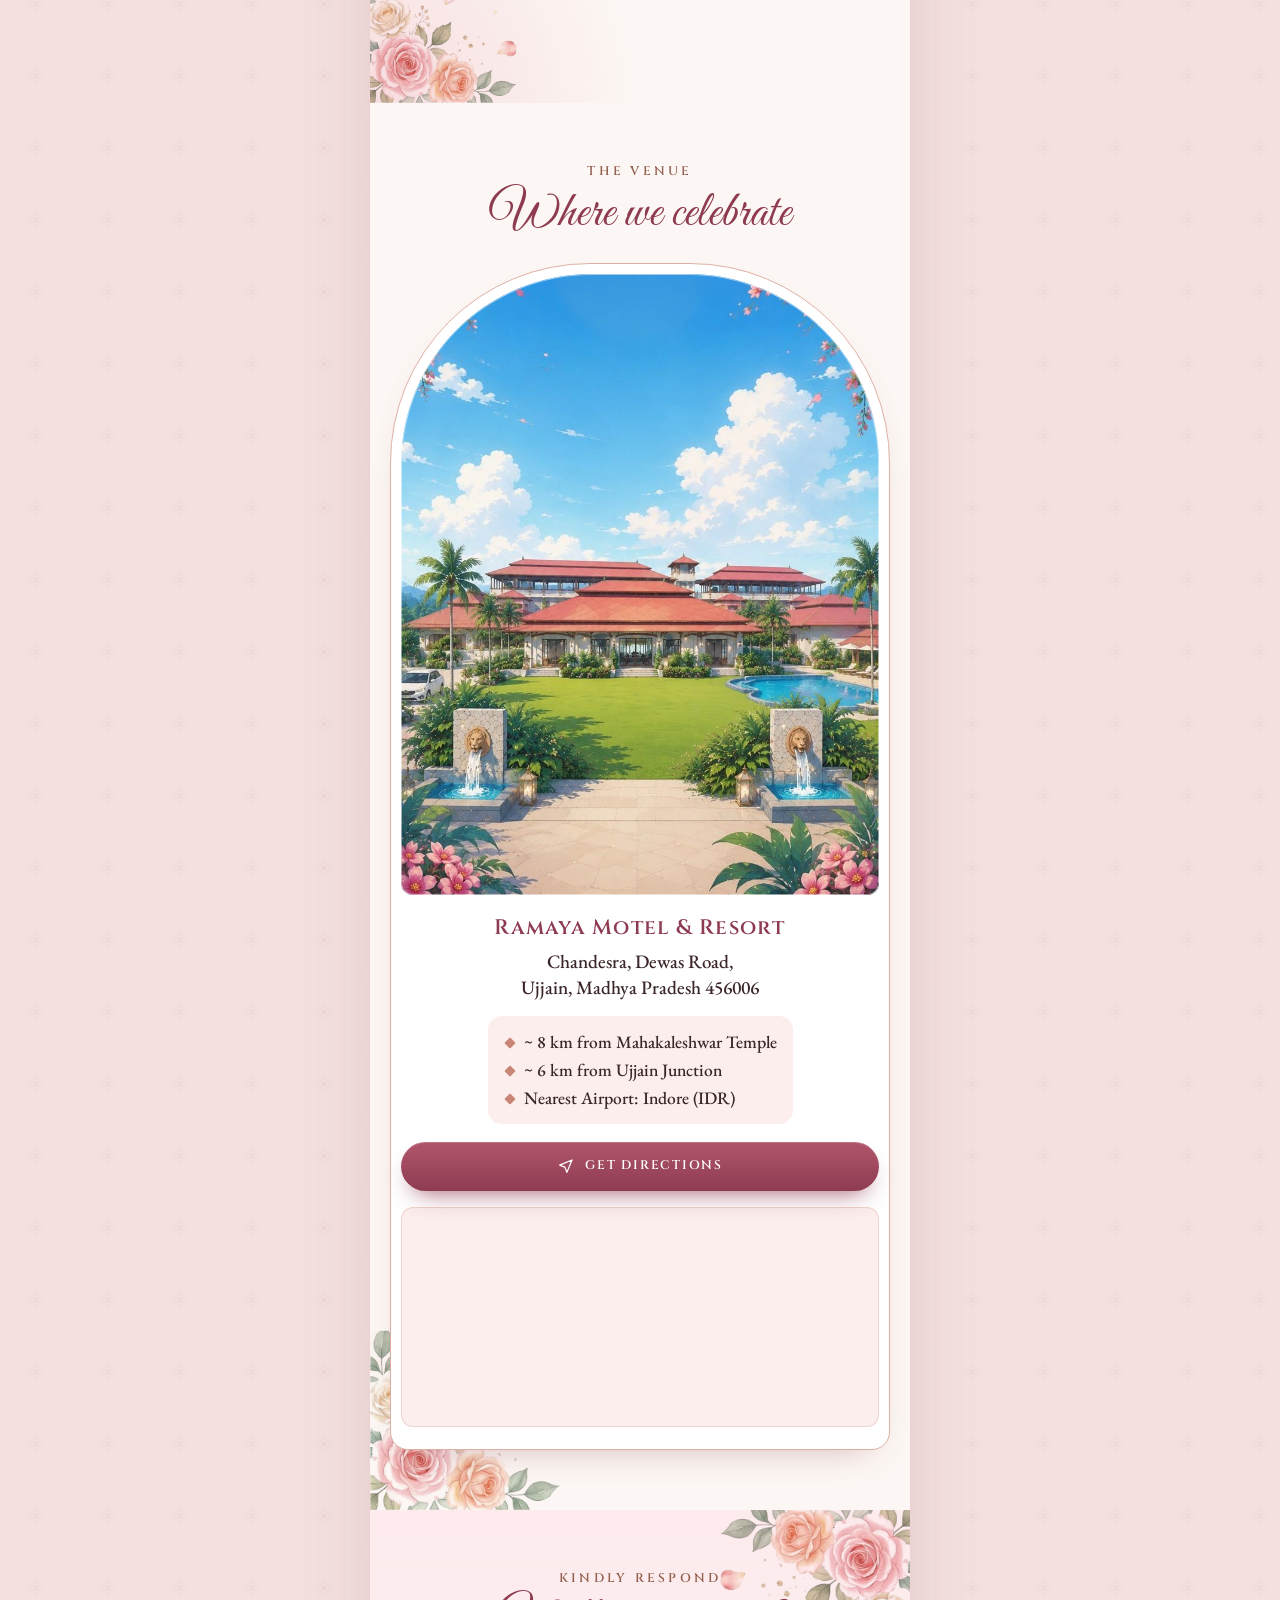
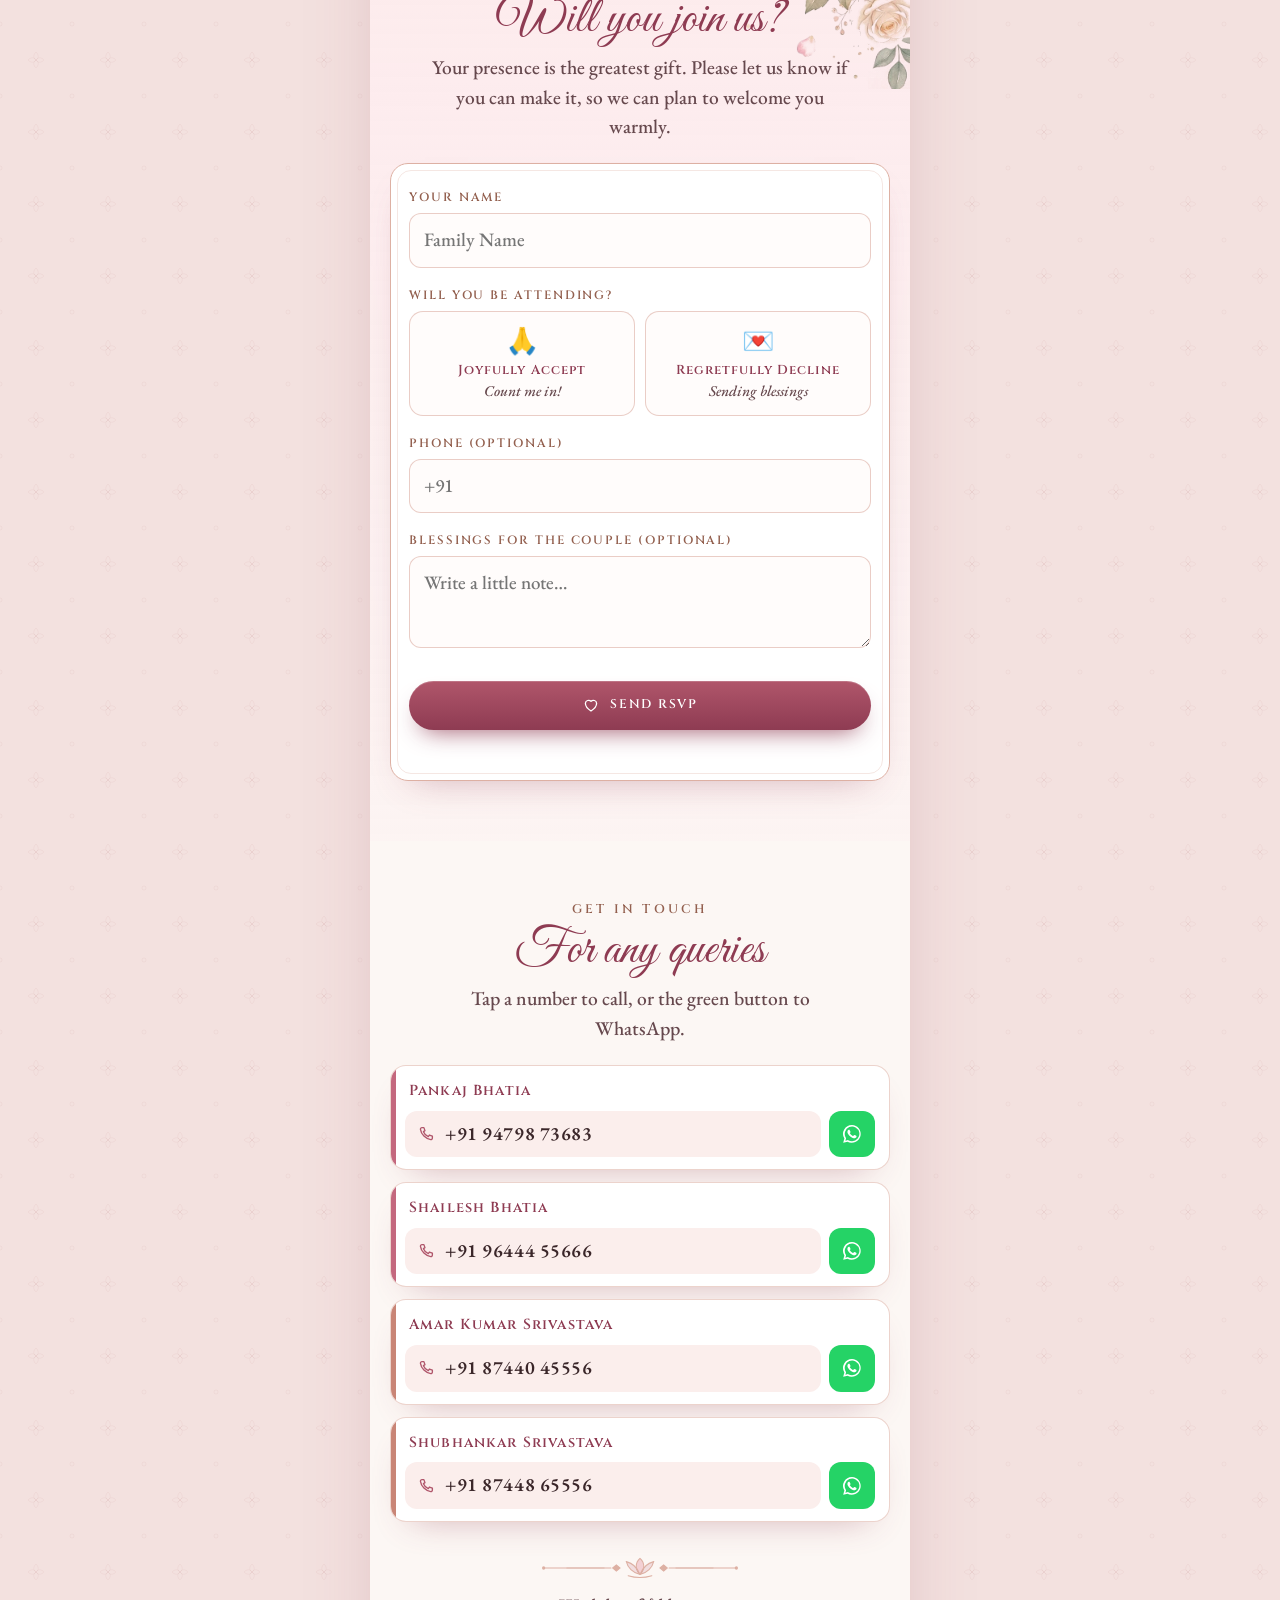
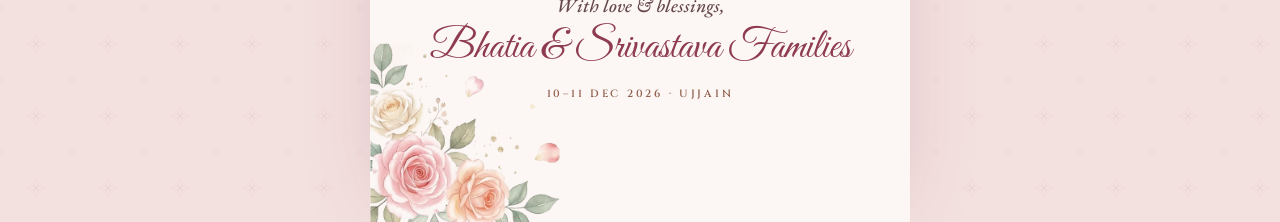
==== commit 130d7ef5: "Update lineage information for Kanika and Deepankar" ====
--- a/index.html
+++ b/index.html
@@ -92,9 +92,9 @@
         <p class="with">Together with our families</p>
         <p class="invite">we joyfully invite you to the wedding of</p>
         <h1 class="names">
-          <div class="person"><span class="n">Kanika</span><p class="lineage"><span>Granddaughter of<br />Late&nbsp;Shri&nbsp;Shyam&nbsp;Sunder &amp; Late&nbsp;Raj&nbsp;Bhatia</span><span>Daughter of Harshana&nbsp;&amp;&nbsp;Pankaj&nbsp;Bhatia</span></p></div>
+          <div class="person"><span class="n">Kanika</span><p class="lineage"><span>Granddaughter of<br />Late&nbsp;Raj &amp; Late&nbsp;Shri&nbsp;Shyam&nbsp;Sunder&nbsp;Bhatia</span><span>Daughter of Harshana&nbsp;&amp;&nbsp;Pankaj&nbsp;Bhatia</span></p></div>
           <span class="amp">&amp;</span>
-          <div class="person"><span class="n">Deepankar</span><p class="lineage"><span>Grandson of<br />Late&nbsp;Jogeshwer&nbsp;Prasad &amp; Late&nbsp;Nandni&nbsp;Devi</span><span>Son of Sangeeta&nbsp;&amp;&nbsp;Amar&nbsp;Kumar&nbsp;Srivastava</span></p></div>
+          <div class="person"><span class="n">Deepankar</span><p class="lineage"><span>Grandson of<br />Late&nbsp;Nandni&nbsp;Devi &amp; Late&nbsp;Jogeshwer&nbsp;Prasad</span><span>Son of Sangeeta&nbsp;&amp;&nbsp;Amar&nbsp;Kumar&nbsp;Srivastava</span></p></div>
         </h1>
         <svg class="divider" aria-hidden="true"><use href="#ornament" /></svg>
         <p class="hero-days">Thursday &amp; Friday</p>
--- a/styles.css
+++ b/styles.css
@@ -449,3 +449,12 @@
   .tl-name { font-size: 46px; } .tl-name.long { font-size: 38px; }
   .tl-sub { font-size: 12px; } .tl-note { font-size: 18px; }
 }
+/* reception-only link: one function, picture on top and the details below it */
+.tl.single::before, .tl.single .tl-row::after { display: none; }
+.tl.single .tl-row { grid-template-columns: 1fr; gap: 6px; margin: 14px 0 10px; }
+.tl.single .tl-row .tl-art { order: 0; }
+.tl.single .tl-art img { width: min(86%, 360px); margin: 0 auto; }
+.tl.single .tl-hi { font-size: 18px; }
+.tl.single .tl-name, .tl.single .tl-name.long { font-size: 50px; }
+.tl.single .tl-info .fn-time { font-size: 14px; padding: 6px 18px; margin-top: 10px; }
+.tl.single .tl-note { font-size: 19px; max-width: 320px; }
